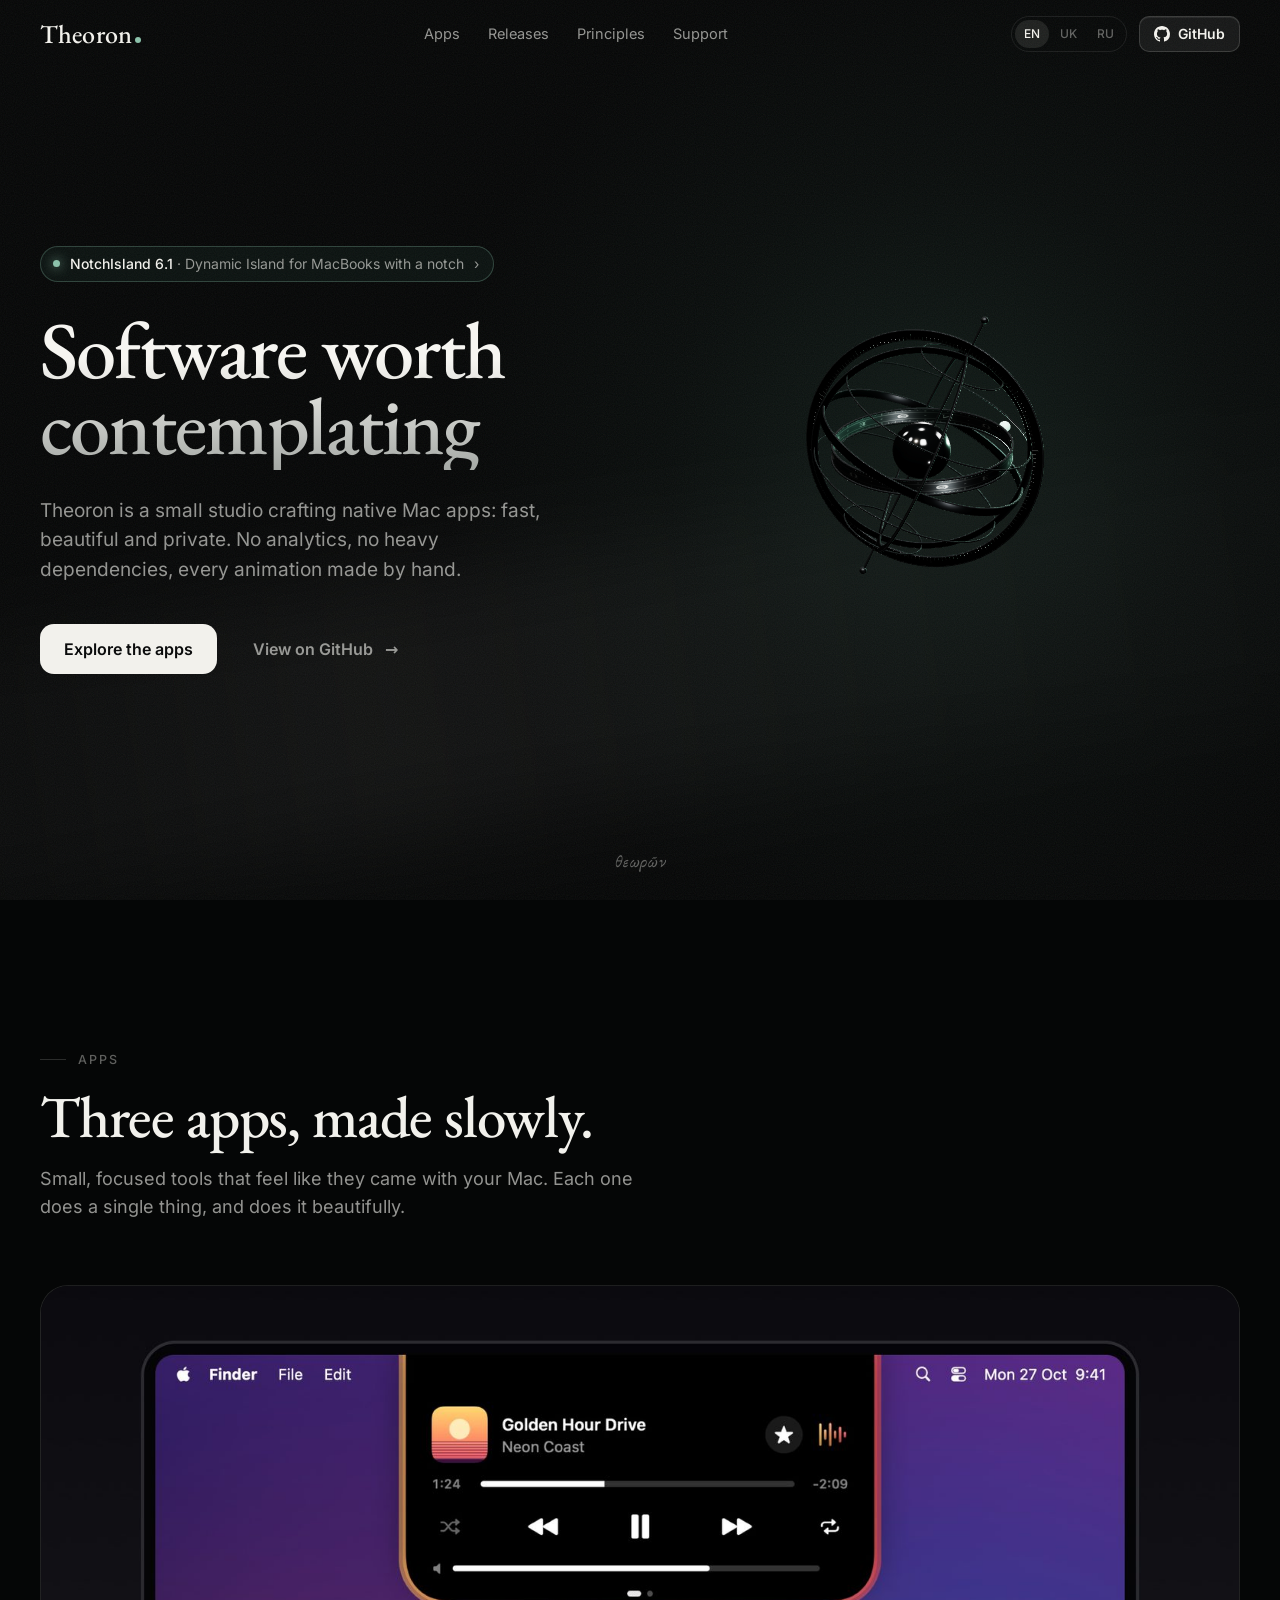
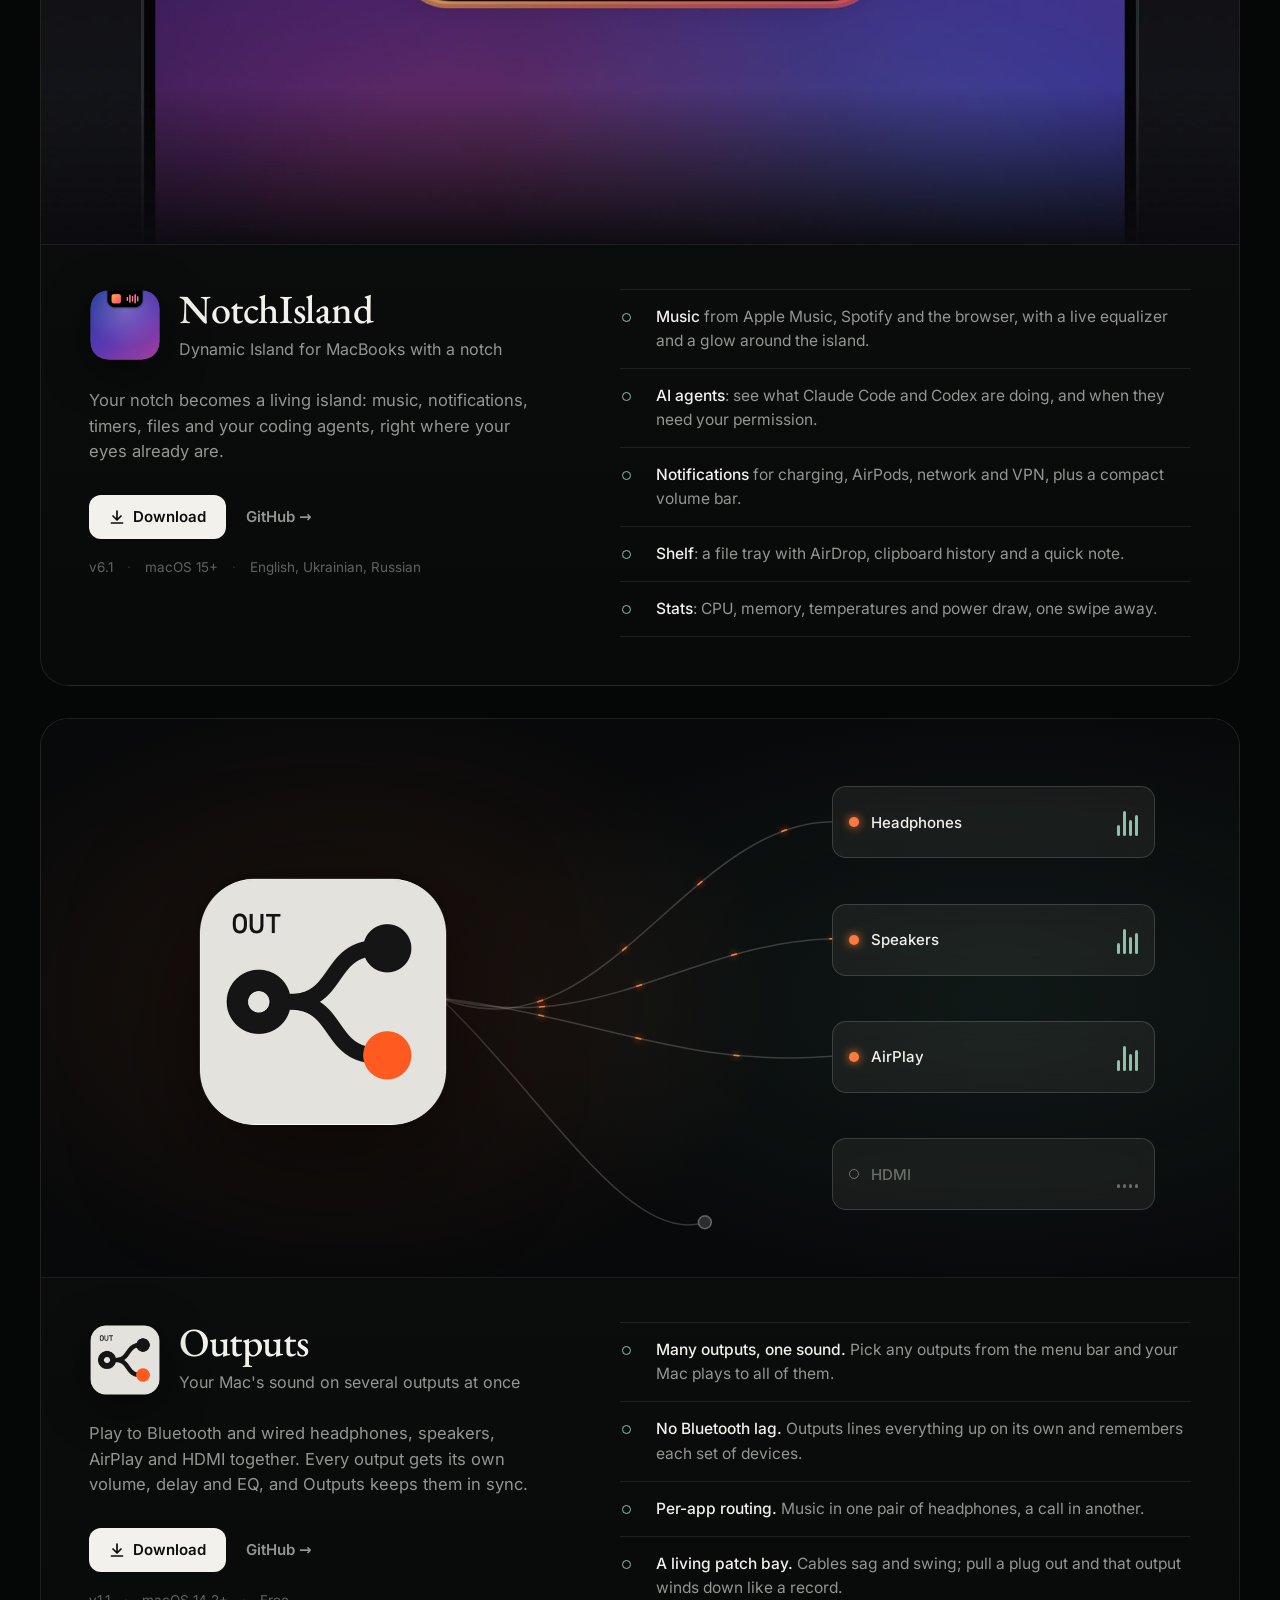
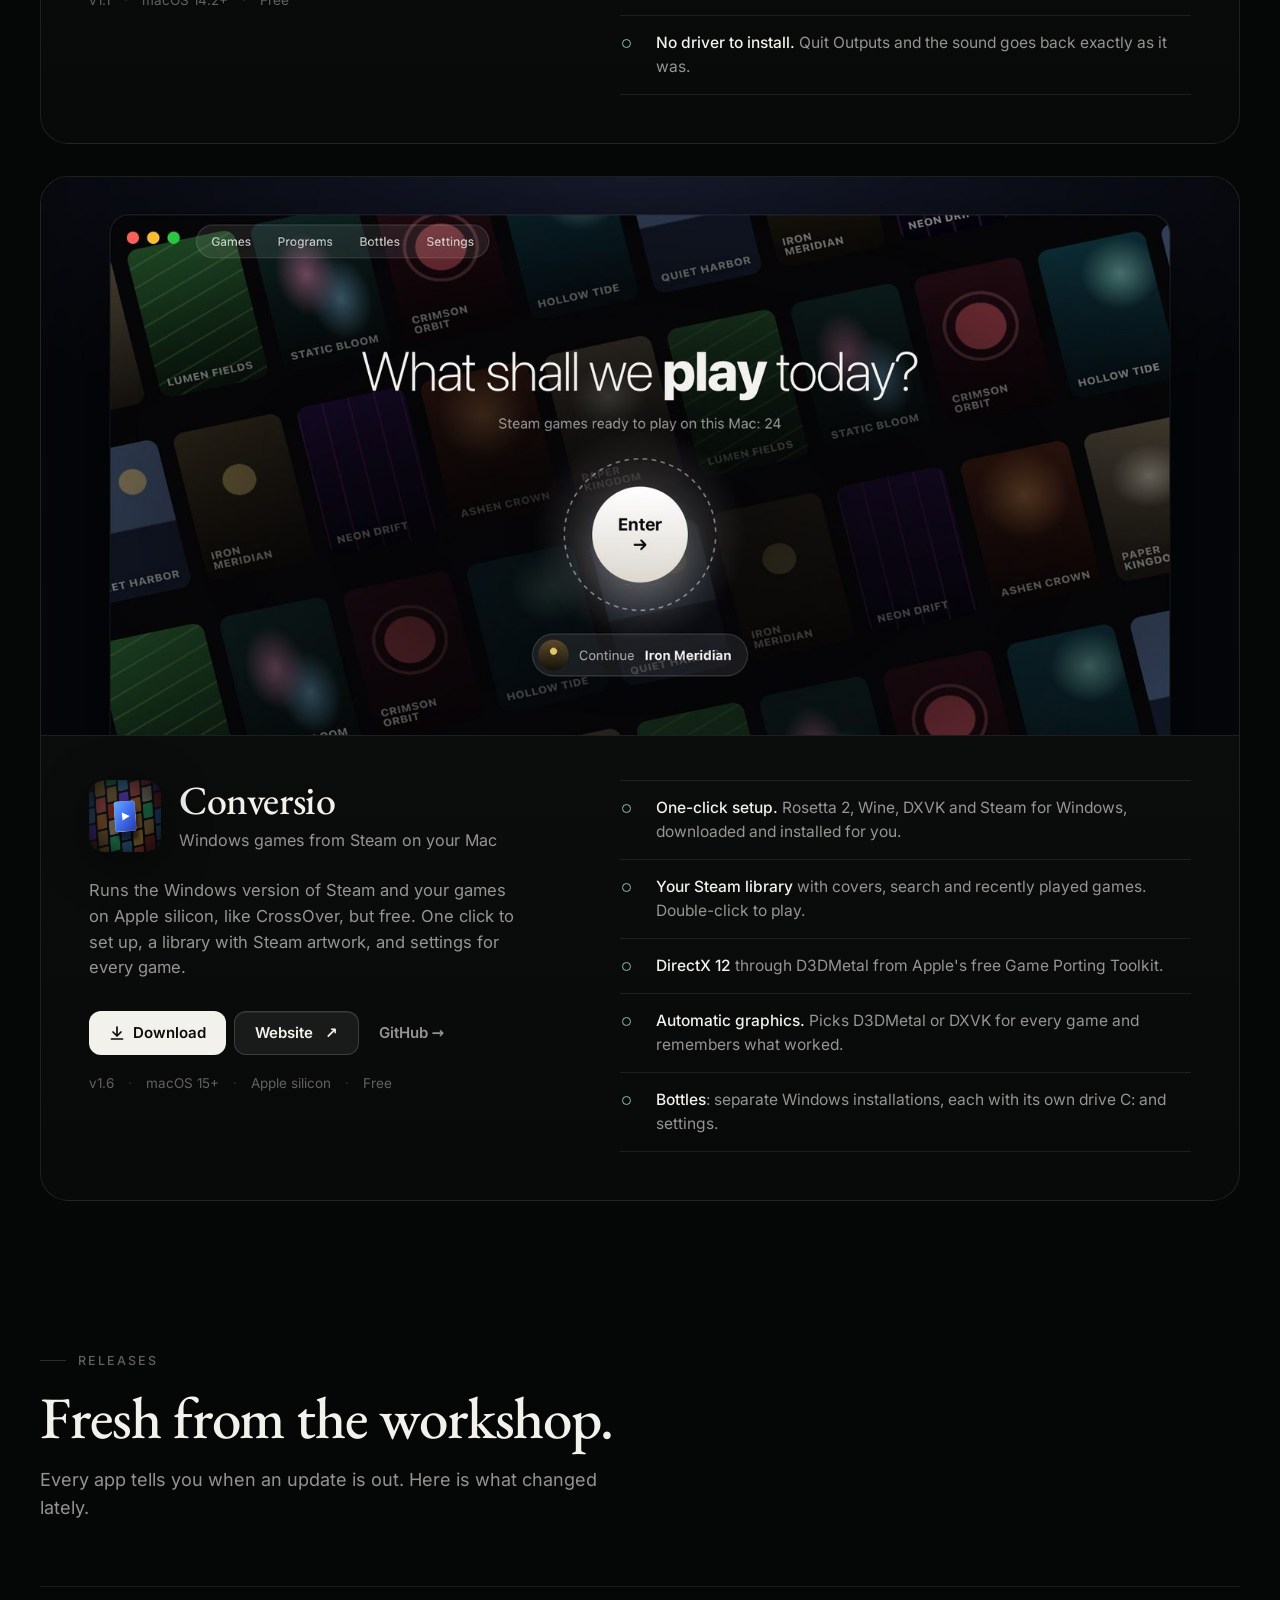
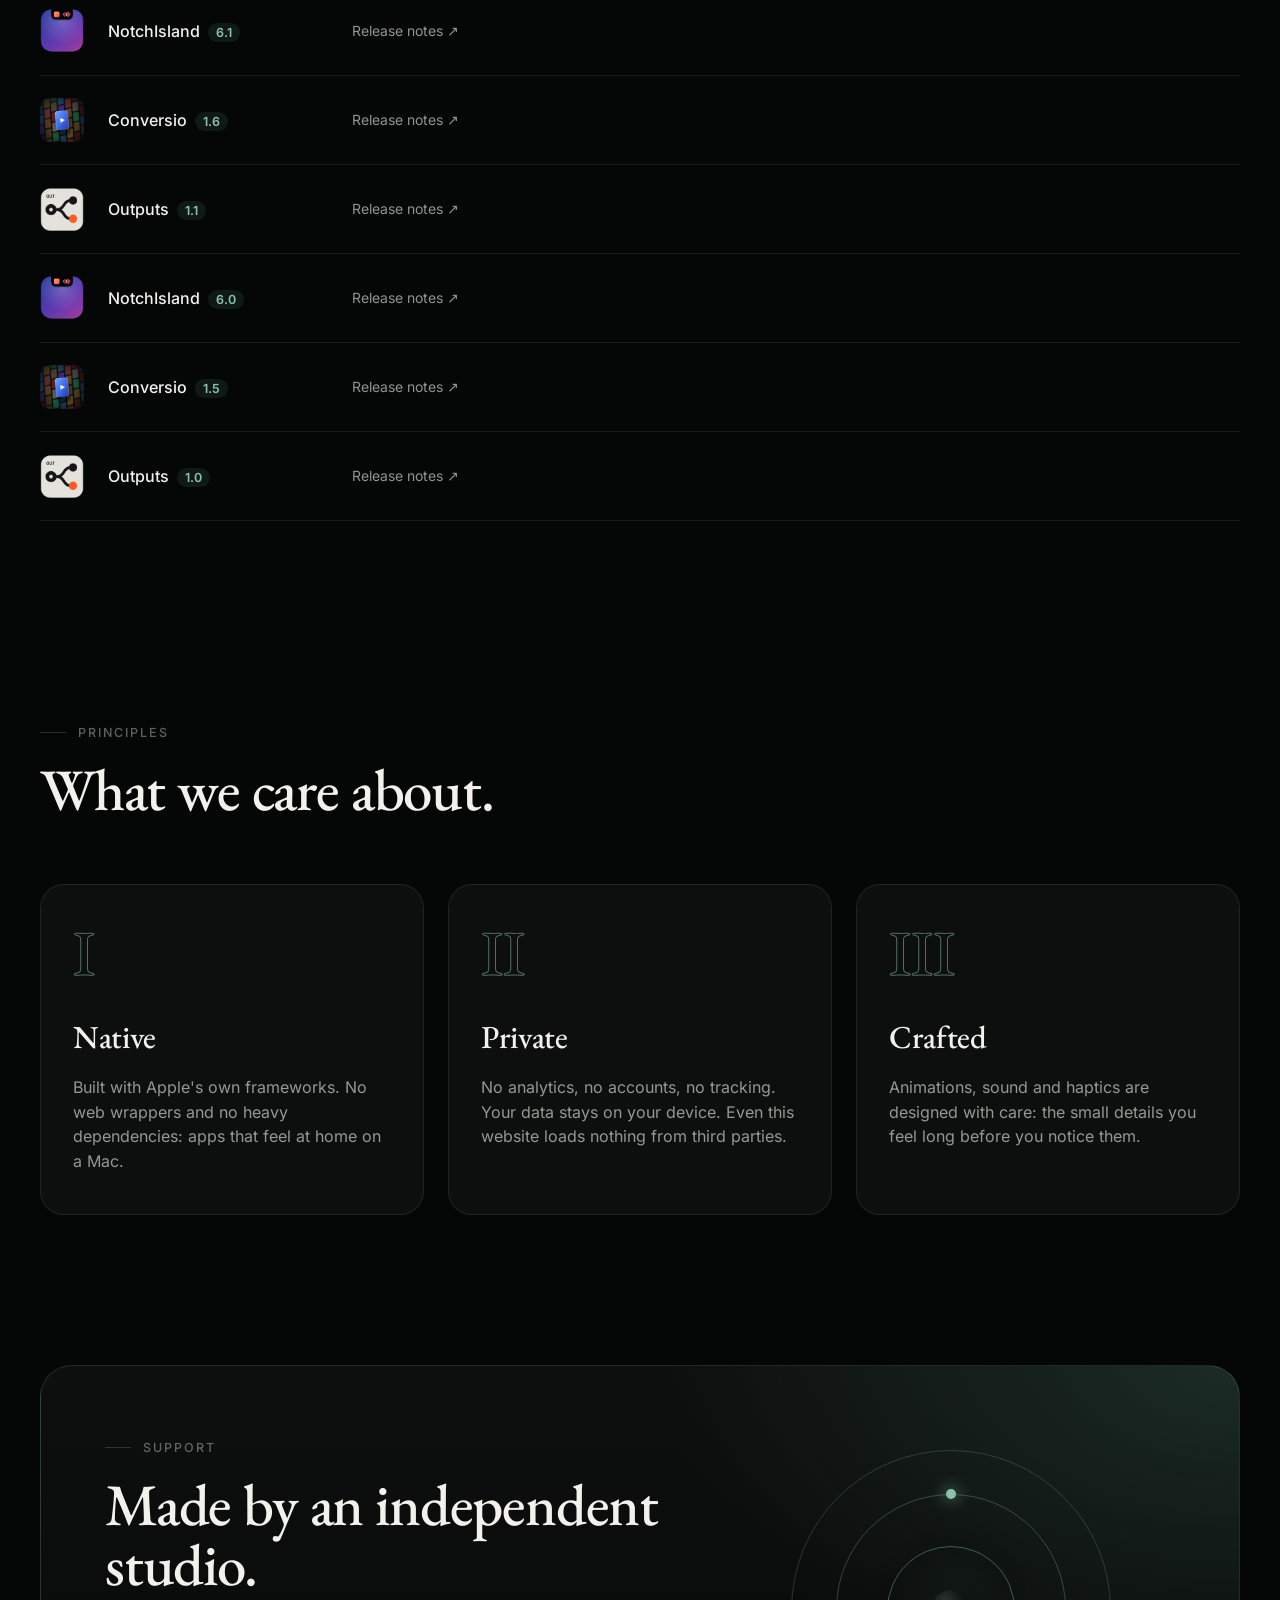
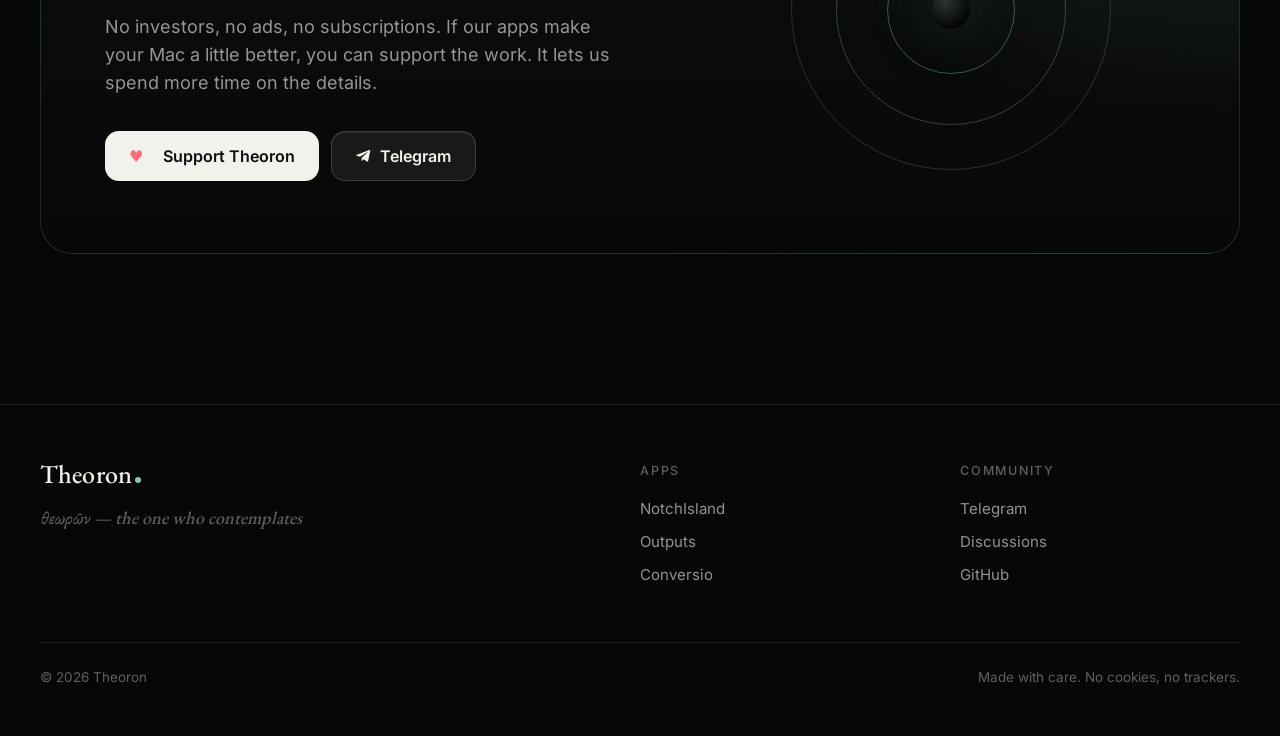
==== index.html @ 7a408ab8 "Add the Theoron website A single static page with a 3D armillary sphere in the hero, the apps (Notch" ====
<!doctype html>
<html lang="en" class="no-js">
<head>
<meta charset="utf-8">
<meta name="viewport" content="width=device-width, initial-scale=1, viewport-fit=cover">
<title>Theoron — native apps for the Mac</title>
<meta name="description" content="Theoron is a small studio crafting native Mac apps: fast, beautiful and private. NotchIsland, Outputs and Conversio.">
<meta name="theme-color" content="#050606">
<link rel="canonical" href="https://theoron-apps.github.io/">
<meta property="og:type" content="website">
<meta property="og:site_name" content="Theoron">
<meta property="og:title" content="Theoron — software worth contemplating">
<meta property="og:description" content="A small studio crafting native Mac apps: fast, beautiful and private.">
<meta property="og:url" content="https://theoron-apps.github.io/">
<meta property="og:image" content="https://theoron-apps.github.io/assets/img/og.jpg">
<meta property="og:image:width" content="1200">
<meta property="og:image:height" content="630">
<meta name="twitter:card" content="summary_large_image">
<link rel="icon" href="favicon.svg" type="image/svg+xml">
<link rel="apple-touch-icon" href="assets/img/apple-touch-icon.png">
<link rel="preload" href="assets/fonts/eb-garamond-latin-500-normal.woff2" as="font" type="font/woff2" crossorigin>
<link rel="preload" href="assets/fonts/inter-latin-400-normal.woff2" as="font" type="font/woff2" crossorigin>
<link rel="stylesheet" href="assets/css/site.css">
<script>document.documentElement.classList.replace('no-js', 'js');</script>
</head>
<body>
<a class="skip" href="#main" data-i18n="nav.skip">Skip to content</a>

<header class="nav" id="nav">
  <div class="wrap nav-in">
    <a class="logo" href="#top" aria-label="Theoron">Theoron<i></i></a>
    <nav class="nav-links" aria-label="Sections">
      <a href="#apps" data-i18n="nav.apps">Apps</a>
      <a href="#releases" data-i18n="nav.releases">Releases</a>
      <a href="#principles" data-i18n="nav.principles">Principles</a>
      <a href="#support" data-i18n="nav.support">Support</a>
    </nav>
    <div class="nav-end">
      <div class="lang" role="group" aria-label="Language">
        <button type="button" data-lang="en" aria-pressed="true">EN</button>
        <button type="button" data-lang="uk" aria-pressed="false">UK</button>
        <button type="button" data-lang="ru" aria-pressed="false">RU</button>
      </div>
      <a class="btn btn-glass btn-sm" href="https://github.com/theoron-apps">
        <svg viewBox="0 0 16 16" aria-hidden="true"><path fill="currentColor" d="M8 0C3.58 0 0 3.58 0 8c0 3.54 2.29 6.53 5.47 7.59.4.07.55-.17.55-.38 0-.19-.01-.82-.01-1.49-2.01.37-2.53-.49-2.69-.94-.09-.23-.48-.94-.82-1.13-.28-.15-.68-.52-.01-.53.63-.01 1.08.58 1.23.82.72 1.21 1.87.87 2.33.66.07-.52.28-.87.51-1.07-1.78-.2-3.64-.89-3.64-3.95 0-.87.31-1.59.82-2.15-.08-.2-.36-1.02.08-2.12 0 0 .67-.21 2.2.82.64-.18 1.32-.27 2-.27.68 0 1.36.09 2 .27 1.53-1.04 2.2-.82 2.2-.82.44 1.1.16 1.92.08 2.12.51.56.82 1.27.82 2.15 0 3.07-1.87 3.75-3.65 3.95.29.25.54.73.54 1.48 0 1.07-.01 1.93-.01 2.2 0 .21.15.46.55.38A8.013 8.013 0 0016 8c0-4.42-3.58-8-8-8z"/></svg>
        GitHub
      </a>
    </div>
  </div>
</header>

<main id="main">

<!-- ============================================================ hero -->
<section class="hero" id="top">
  <div class="hero-stage" aria-hidden="true">
    <canvas id="sphere"></canvas>
    <img class="sphere-fallback" src="assets/img/sphere.webp" alt="" loading="lazy" hidden>
  </div>
  <div class="grain" aria-hidden="true"></div>
  <div class="wrap hero-copy">
    <a class="pill" id="hero-pill" href="#releases">
      <span class="dot" aria-hidden="true"></span>
      <span><strong id="hero-pill-app">Conversio 1.6</strong> · <span id="hero-pill-text" data-i18n="conversio.tag">Windows games from Steam on your Mac</span></span>
      <span aria-hidden="true">›</span>
    </a>
    <h1 data-i18n-html="hero.title">Software worth<br>contemplating</h1>
    <p class="lead" data-i18n="hero.lead">Theoron is a small studio crafting native Mac apps: fast, beautiful and private. No analytics, no heavy dependencies, every animation made by hand.</p>
    <div class="cta">
      <a class="btn btn-solid btn-lg" href="#apps" data-i18n="hero.explore">Explore the apps</a>
      <a class="btn btn-ghost btn-lg" href="https://github.com/theoron-apps"><span data-i18n="hero.github">View on GitHub</span>&nbsp;→</a>
    </div>
  </div>
  <div class="hero-mark" aria-hidden="true">θεωρῶν</div>
</section>

<!-- ============================================================ apps -->
<section class="section" id="apps">
  <div class="wrap">
    <header class="sec-head" data-reveal>
      <p class="eyebrow" data-i18n="apps.eyebrow">Apps</p>
      <h2 data-i18n="apps.title">Three apps, made slowly.</h2>
      <p class="sec-lead" data-i18n="apps.lead">Small, focused tools that feel like they came with your Mac. Each one does a single thing, and does it beautifully.</p>
    </header>

    <!-- NotchIsland -->
    <article class="app" id="notchisland" data-reveal>
      <div class="app-stage">
        <img data-img-lang="assets/img/notchisland-{lang}.jpg" src="assets/img/notchisland-en.jpg" width="1600" height="747" loading="lazy" decoding="async" alt="NotchIsland playing music in the MacBook notch" data-i18n-alt="notch.alt">
      </div>
      <div class="app-body">
        <div>
          <div class="app-id">
            <img src="assets/img/notchisland-icon.png" width="72" height="72" alt="">
            <div><h3>NotchIsland</h3><p class="app-tag" data-i18n="notch.tag">Dynamic Island for MacBooks with a notch</p></div>
          </div>
          <p class="app-desc" data-i18n="notch.desc">Your notch becomes a living island: music, notifications, timers, files and your coding agents, right where your eyes already are.</p>
          <div class="app-cta">
            <a class="btn btn-solid" data-download="NotchIsland" href="https://github.com/theoron-apps/NotchIsland/releases/latest">
              <svg viewBox="0 0 16 16" aria-hidden="true"><path fill="none" stroke="currentColor" stroke-width="1.7" stroke-linecap="round" stroke-linejoin="round" d="M8 2v8.5M4 7l4 4 4-4M2.5 14h11"/></svg>
              <span data-i18n="app.download">Download</span>
            </a>
            <a class="btn btn-ghost" href="https://github.com/theoron-apps/NotchIsland">GitHub&nbsp;→</a>
          </div>
          <p class="app-meta"><span data-version="NotchIsland">v6.1</span><span>macOS 15+</span><span data-i18n="app.languages3">English, Ukrainian, Russian</span></p>
        </div>
        <ul class="features">
          <li><span data-i18n-html="notch.f1"><b>Music</b> from Apple Music, Spotify and the browser, with a live equalizer and a glow around the island.</span></li>
          <li><span data-i18n-html="notch.f2"><b>AI agents</b>: see what Claude Code and Codex are doing, and when they need your permission.</span></li>
          <li><span data-i18n-html="notch.f3"><b>Notifications</b> for charging, AirPods, network and VPN, plus a compact volume bar.</span></li>
          <li><span data-i18n-html="notch.f4"><b>Shelf</b>: a file tray with AirDrop, clipboard history and a quick note.</span></li>
          <li><span data-i18n-html="notch.f5"><b>Stats</b>: CPU, memory, temperatures and power draw, one swipe away.</span></li>
        </ul>
      </div>
    </article>

    <!-- Outputs -->
    <article class="app" id="outputs" data-reveal>
      <div class="app-stage">
        <div class="patch" aria-hidden="true">
          <svg viewBox="0 0 2400 1120" preserveAspectRatio="none">
            <path class="cable" d="M800 560 C1120 690 1290 210 1584 206"/>
            <path class="cable" d="M800 560 C1120 640 1290 450 1584 441"/>
            <path class="cable" d="M800 560 C1120 600 1290 700 1584 677"/>
            <path class="cable" d="M800 560 C1010 760 1180 1060 1330 1010"/>
            <circle cx="1330" cy="1010" r="13" fill="#2a2d2d" stroke="rgba(242,241,236,.35)" stroke-width="3"/>
            <path class="pulse" d="M800 560 C1120 690 1290 210 1584 206"/>
            <path class="pulse" d="M800 560 C1120 640 1290 450 1584 441"/>
            <path class="pulse" d="M800 560 C1120 600 1290 700 1584 677"/>
          </svg>
          <div class="patch-icon"><img src="assets/img/outputs-icon.png" width="512" height="512" alt=""></div>
          <div class="patch-outs">
            <div class="chip"><span class="jack"></span><span data-i18n="outputs.o1">Headphones</span><span class="meter"><i></i><i></i><i></i><i></i></span></div>
            <div class="chip"><span class="jack"></span><span data-i18n="outputs.o2">Speakers</span><span class="meter"><i></i><i></i><i></i><i></i></span></div>
            <div class="chip"><span class="jack"></span><span>AirPlay</span><span class="meter"><i></i><i></i><i></i><i></i></span></div>
            <div class="chip off"><span class="jack"></span><span>HDMI</span><span class="meter"><i></i><i></i><i></i><i></i></span></div>
          </div>
        </div>
      </div>
      <div class="app-body">
        <div>
          <div class="app-id">
            <img src="assets/img/outputs-icon.png" width="72" height="72" alt="">
            <div><h3>Outputs</h3><p class="app-tag" data-i18n="outputs.tag">Your Mac's sound on several outputs at once</p></div>
          </div>
          <p class="app-desc" data-i18n="outputs.desc">Play to Bluetooth and wired headphones, speakers, AirPlay and HDMI together. Every output gets its own volume, delay and EQ, and Outputs keeps them in sync.</p>
          <div class="app-cta">
            <a class="btn btn-solid" data-download="Outputs" href="https://github.com/theoron-apps/Outputs/releases/latest">
              <svg viewBox="0 0 16 16" aria-hidden="true"><path fill="none" stroke="currentColor" stroke-width="1.7" stroke-linecap="round" stroke-linejoin="round" d="M8 2v8.5M4 7l4 4 4-4M2.5 14h11"/></svg>
              <span data-i18n="app.download">Download</span>
            </a>
            <a class="btn btn-ghost" href="https://github.com/theoron-apps/Outputs">GitHub&nbsp;→</a>
          </div>
          <p class="app-meta"><span data-version="Outputs">v1.1</span><span>macOS 14.2+</span><span data-i18n="app.free">Free</span></p>
        </div>
        <ul class="features">
          <li><span data-i18n-html="outputs.f1"><b>Many outputs, one sound.</b> Pick any outputs from the menu bar and your Mac plays to all of them.</span></li>
          <li><span data-i18n-html="outputs.f2"><b>No Bluetooth lag.</b> Outputs lines everything up on its own and remembers each set of devices.</span></li>
          <li><span data-i18n-html="outputs.f3"><b>Per-app routing.</b> Music in one pair of headphones, a call in another.</span></li>
          <li><span data-i18n-html="outputs.f4"><b>A living patch bay.</b> Cables sag and swing; pull a plug out and that output winds down like a record.</span></li>
          <li><span data-i18n-html="outputs.f5"><b>No driver to install.</b> Quit Outputs and the sound goes back exactly as it was.</span></li>
        </ul>
      </div>
    </article>

    <!-- Conversio -->
    <article class="app" id="conversio" data-reveal>
      <div class="app-stage">
        <img data-img-lang="assets/img/conversio-{lang}.jpg" src="assets/img/conversio-en.jpg" width="1600" height="747" loading="lazy" decoding="async" alt="The Conversio game library on a Mac" data-i18n-alt="conversio.alt">
      </div>
      <div class="app-body">
        <div>
          <div class="app-id">
            <img src="assets/img/conversio-icon.png" width="72" height="72" alt="">
            <div><h3>Conversio</h3><p class="app-tag" data-i18n="conversio.tag">Windows games from Steam on your Mac</p></div>
          </div>
          <p class="app-desc" data-i18n="conversio.desc">Runs the Windows version of Steam and your games on Apple silicon, like CrossOver, but free. One click to set up, a library with Steam artwork, and settings for every game.</p>
          <div class="app-cta">
            <a class="btn btn-solid" data-download="Conversio" href="https://github.com/theoron-apps/Conversio/releases/latest">
              <svg viewBox="0 0 16 16" aria-hidden="true"><path fill="none" stroke="currentColor" stroke-width="1.7" stroke-linecap="round" stroke-linejoin="round" d="M8 2v8.5M4 7l4 4 4-4M2.5 14h11"/></svg>
              <span data-i18n="app.download">Download</span>
            </a>
            <a class="btn btn-glass" href="/Conversio/"><span data-i18n="app.website">Website</span>&nbsp;↗</a>
            <a class="btn btn-ghost" href="https://github.com/theoron-apps/Conversio">GitHub&nbsp;→</a>
          </div>
          <p class="app-meta"><span data-version="Conversio">v1.6</span><span>macOS 15+</span><span>Apple silicon</span><span data-i18n="app.free">Free</span></p>
        </div>
        <ul class="features">
          <li><span data-i18n-html="conversio.f1"><b>One-click setup.</b> Rosetta 2, Wine, DXVK and Steam for Windows, downloaded and installed for you.</span></li>
          <li><span data-i18n-html="conversio.f2"><b>Your Steam library</b> with covers, search and recently played games. Double-click to play.</span></li>
          <li><span data-i18n-html="conversio.f3"><b>DirectX 12</b> through D3DMetal from Apple's free Game Porting Toolkit.</span></li>
          <li><span data-i18n-html="conversio.f4"><b>Automatic graphics.</b> Picks D3DMetal or DXVK for every game and remembers what worked.</span></li>
          <li><span data-i18n-html="conversio.f5"><b>Bottles</b>: separate Windows installations, each with its own drive C: and settings.</span></li>
        </ul>
      </div>
    </article>
  </div>
</section>

<!-- ============================================================ releases -->
<section class="section" id="releases">
  <div class="wrap">
    <header class="sec-head" data-reveal>
      <p class="eyebrow" data-i18n="rel.eyebrow">Releases</p>
      <h2 data-i18n="rel.title">Fresh from the workshop.</h2>
      <p class="sec-lead" data-i18n="rel.lead">Every app updates itself, but here is what changed lately.</p>
    </header>
    <ol class="releases-list" id="release-list" data-reveal></ol>
    <a class="rel-all" href="https://github.com/theoron-apps" data-reveal><span data-i18n="rel.all">All releases on GitHub</span>&nbsp;→</a>
  </div>
</section>

<!-- ============================================================ principles -->
<section class="section" id="principles">
  <div class="wrap">
    <header class="sec-head" data-reveal>
      <p class="eyebrow" data-i18n="pr.eyebrow">Principles</p>
      <h2 data-i18n="pr.title">What we care about.</h2>
    </header>
    <div class="principles-grid">
      <article class="principle" data-reveal>
        <div class="num" aria-hidden="true">I</div>
        <h3 data-i18n="pr.1.t">Native</h3>
        <p data-i18n="pr.1.d">Built with Apple's own frameworks. No web wrappers and no heavy dependencies: apps that feel at home on a Mac and start in an instant.</p>
      </article>
      <article class="principle" data-reveal>
        <div class="num" aria-hidden="true">II</div>
        <h3 data-i18n="pr.2.t">Private</h3>
        <p data-i18n="pr.2.d">No analytics, no accounts, no tracking. Your data stays on your device. Even this website loads nothing from third parties.</p>
      </article>
      <article class="principle" data-reveal>
        <div class="num" aria-hidden="true">III</div>
        <h3 data-i18n="pr.3.t">Crafted</h3>
        <p data-i18n="pr.3.d">Animations, sound and haptics are designed with care: the small details you feel long before you notice them.</p>
      </article>
    </div>
  </div>
</section>

<!-- ============================================================ support -->
<section class="section" id="support">
  <div class="wrap">
    <div class="support-card" data-reveal>
      <div>
        <p class="eyebrow" data-i18n="sup.eyebrow">Support</p>
        <h2 data-i18n="sup.title">Made by an independent studio.</h2>
        <p class="sup-text" data-i18n="sup.text">No investors, no ads, no subscriptions. If our apps make your Mac a little better, you can support the work. It lets us spend more time on the details.</p>
        <div class="cta">
          <a class="btn btn-solid btn-lg" href="https://send.monobank.ua/jar/2jGp4yDQPd"><span class="heart" aria-hidden="true">♥</span>&nbsp;<span data-i18n="sup.button">Support Theoron</span></a>
          <a class="btn btn-glass btn-lg" href="https://t.me/TheoronApps">
            <svg viewBox="0 0 24 24" aria-hidden="true"><path fill="currentColor" d="M21.4 4.3 18.2 19.5c-.24 1.06-.87 1.32-1.76.82l-4.86-3.58-2.34 2.25c-.26.26-.48.48-.98.48l.35-4.95 9-8.13c.39-.35-.09-.54-.6-.2L5.88 13.2 1.1 11.7c-1.04-.33-1.06-1.04.22-1.54L20.03 2.95c.87-.32 1.63.2 1.37 1.35Z"/></svg>
            Telegram
          </a>
        </div>
      </div>
      <div class="support-orbit" aria-hidden="true"><i></i><i></i><i></i><b></b><em></em></div>
    </div>
  </div>
</section>

</main>

<!-- ============================================================ footer -->
<footer>
  <div class="wrap">
    <div class="foot">
      <div>
        <a class="logo" href="#top">Theoron<i></i></a>
        <p class="motto" data-i18n="foot.motto">θεωρῶν — the one who contemplates</p>
      </div>
      <div>
        <h4 data-i18n="nav.apps">Apps</h4>
        <ul>
          <li><a href="#notchisland">NotchIsland</a></li>
          <li><a href="#outputs">Outputs</a></li>
          <li><a href="/Conversio/">Conversio</a></li>
        </ul>
      </div>
      <div>
        <h4 data-i18n="foot.community">Community</h4>
        <ul>
          <li><a href="https://t.me/TheoronApps">Telegram</a></li>
          <li><a href="https://github.com/theoron-apps/discussions" data-i18n="foot.discussions">Discussions</a></li>
          <li><a href="https://github.com/theoron-apps">GitHub</a></li>
        </ul>
      </div>
    </div>
    <div class="foot-bottom">
      <span>© 2026 Theoron</span>
      <span data-i18n="foot.note">Made with care. No cookies, no trackers.</span>
    </div>
  </div>
</footer>

<script type="importmap">{ "imports": { "three": "./assets/vendor/three.module.min.js" } }</script>
<script type="module" src="assets/js/main.js"></script>
</body>
</html>
---- assets/css/site.css ----
/* Theoron — site styles. Fonts are self-hosted: the site makes no third-party requests. */

@font-face { font-family: "EB Garamond"; font-weight: 500; font-display: swap; src: url(../fonts/eb-garamond-latin-500-normal.woff2) format("woff2"); unicode-range: U+0000-00FF, U+0131, U+0152-0153, U+02BB-02BC, U+02C6, U+02DA, U+02DC, U+2000-206F, U+20AC, U+2122, U+2191, U+2193, U+2212, U+2215, U+FEFF, U+FFFD; }
@font-face { font-family: "EB Garamond"; font-weight: 500; font-display: swap; src: url(../fonts/eb-garamond-cyrillic-500-normal.woff2) format("woff2"); unicode-range: U+0301, U+0400-045F, U+0490-0491, U+04B0-04B1, U+2116; }
@font-face { font-family: "EB Garamond"; font-weight: 500; font-display: swap; src: url(../fonts/eb-garamond-greek-500-normal.woff2) format("woff2"); unicode-range: U+0370-0377, U+037A-037F, U+0384-038A, U+038C, U+038E-03A1, U+03A3-03FF; }
@font-face { font-family: "EB Garamond"; font-weight: 500; font-display: swap; src: url(../fonts/eb-garamond-greek-ext-500-normal.woff2) format("woff2"); unicode-range: U+1F00-1FFF; }
@font-face { font-family: Inter; font-weight: 400; font-display: swap; src: url(../fonts/inter-latin-400-normal.woff2) format("woff2"); unicode-range: U+0000-00FF, U+2000-206F, U+2122, U+2190-2193; }
@font-face { font-family: Inter; font-weight: 400; font-display: swap; src: url(../fonts/inter-cyrillic-400-normal.woff2) format("woff2"); unicode-range: U+0301, U+0400-045F, U+0490-0491, U+04B0-04B1, U+2116; }
@font-face { font-family: Inter; font-weight: 500; font-display: swap; src: url(../fonts/inter-latin-500-normal.woff2) format("woff2"); unicode-range: U+0000-00FF, U+2000-206F, U+2122, U+2190-2193; }
@font-face { font-family: Inter; font-weight: 500; font-display: swap; src: url(../fonts/inter-cyrillic-500-normal.woff2) format("woff2"); unicode-range: U+0301, U+0400-045F, U+0490-0491, U+04B0-04B1, U+2116; }
@font-face { font-family: Inter; font-weight: 600; font-display: swap; src: url(../fonts/inter-latin-600-normal.woff2) format("woff2"); unicode-range: U+0000-00FF, U+2000-206F, U+2122, U+2190-2193; }
@font-face { font-family: Inter; font-weight: 600; font-display: swap; src: url(../fonts/inter-cyrillic-600-normal.woff2) format("woff2"); unicode-range: U+0301, U+0400-045F, U+0490-0491, U+04B0-04B1, U+2116; }

:root {
  --bg: #050606;
  --bg-2: #0b0d0d;
  --card: rgba(242, 241, 236, .035);
  --ink: #f2f1ec;
  --muted: rgba(242, 241, 236, .6);
  --faint: rgba(242, 241, 236, .38);
  --line: rgba(242, 241, 236, .09);
  --line-2: rgba(242, 241, 236, .16);
  --green: #8cc2ab;
  --green-deep: #3f7561;
  --serif: "EB Garamond", "Iowan Old Style", Georgia, serif;
  --sans: Inter, -apple-system, BlinkMacSystemFont, "Segoe UI", system-ui, sans-serif;
  --wrap: 1200px;
  --gutter: max(24px, env(safe-area-inset-left));
  --ease: cubic-bezier(.2, .7, .1, 1);
  color-scheme: dark;
}

* { box-sizing: border-box; margin: 0; padding: 0; }
html { background: var(--bg); scroll-behavior: smooth; scroll-padding-top: 80px; -webkit-text-size-adjust: 100%; }
body { background: var(--bg); color: var(--ink); font: 400 16px/1.55 var(--sans); -webkit-font-smoothing: antialiased; -moz-osx-font-smoothing: grayscale; overflow-x: hidden; }
a { color: inherit; text-decoration: none; }
img { display: block; max-width: 100%; }
[hidden] { display: none !important; }
button { font: inherit; color: inherit; background: none; border: 0; cursor: pointer; }
:focus-visible { outline: 2px solid var(--green); outline-offset: 3px; border-radius: 6px; }
::selection { background: rgba(140, 194, 171, .35); }

.wrap { width: 100%; max-width: calc(var(--wrap) + 2 * var(--gutter)); margin: 0 auto; padding: 0 var(--gutter); }
.skip { position: absolute; left: -9999px; top: 8px; z-index: 100; padding: 8px 14px; border-radius: 10px; background: var(--ink); color: #000; }
.skip:focus { left: 8px; }

/* ---------------------------------------------------------------- buttons */
.btn { display: inline-flex; align-items: center; justify-content: center; gap: 8px; height: 44px; padding: 0 20px; border-radius: 12px;
  font-size: 15px; font-weight: 600; white-space: nowrap; transition: background .25s, border-color .25s, color .25s, transform .2s var(--ease); }
.btn:active { transform: scale(.98); }
.btn svg { width: 16px; height: 16px; flex: none; }
.btn-solid { background: var(--ink); color: #0b0c0c; }
.btn-solid:hover { background: #fff; }
.btn-glass { background: rgba(242, 241, 236, .07); border: 1px solid var(--line-2); box-shadow: inset 0 1px 0 rgba(255, 255, 255, .07); }
.btn-glass:hover { background: rgba(242, 241, 236, .12); }
.btn-ghost { color: var(--muted); padding: 0 12px; }
.btn-ghost:hover { color: var(--ink); }
.btn-lg { height: 50px; padding: 0 24px; font-size: 16px; border-radius: 14px; }
.btn-sm { height: 36px; padding: 0 14px; font-size: 14px; border-radius: 10px; }

/* ---------------------------------------------------------------- nav */
.nav { position: fixed; inset: 0 0 auto; z-index: 50; transition: background .3s, border-color .3s, backdrop-filter .3s; border-bottom: 1px solid transparent; }
.nav.scrolled { background: rgba(5, 6, 6, .72); backdrop-filter: saturate(140%) blur(18px); -webkit-backdrop-filter: saturate(140%) blur(18px); border-color: var(--line); }
.nav-in { display: flex; align-items: center; gap: 32px; height: 68px; }
.logo { font-family: var(--serif); font-weight: 500; font-size: 26px; line-height: 1; letter-spacing: .005em; display: inline-flex; align-items: baseline; }
.logo i { width: 6px; height: 6px; border-radius: 50%; background: var(--green); margin-left: 3px; }
.nav-links { display: flex; gap: 28px; margin: 0 auto; font-size: 14.5px; color: var(--muted); }
.nav-links a { transition: color .2s; }
.nav-links a:hover { color: var(--ink); }
.nav-end { display: flex; align-items: center; gap: 12px; }
.lang { display: flex; gap: 2px; padding: 3px; border: 1px solid var(--line); border-radius: 999px; font-size: 12px; font-weight: 500; }
.lang button { padding: 5px 9px; border-radius: 999px; color: var(--faint); transition: color .2s, background .2s; }
.lang button:hover { color: var(--ink); }
.lang button[aria-pressed="true"] { background: rgba(242, 241, 236, .1); color: var(--ink); }

/* ---------------------------------------------------------------- hero */
.hero { position: relative; min-height: max(760px, 100svh); display: flex; align-items: center; overflow: hidden; isolation: isolate; }
.hero::before { content: ""; position: absolute; z-index: -3; left: -20%; right: -20%; top: 60%; height: 260px; transform: rotate(-9deg); filter: blur(44px);
  background: linear-gradient(90deg, transparent, rgba(242, 241, 236, .05) 35%, rgba(242, 241, 236, .018) 70%, transparent); }
.hero::after { content: ""; position: absolute; z-index: -3; width: 1000px; height: 1000px; right: -160px; top: 50%; transform: translateY(-50%);
  background: radial-gradient(closest-side, rgba(63, 117, 97, .17), rgba(63, 117, 97, .05) 55%, transparent); }
.hero-stage { position: absolute; inset: 0; z-index: -1; }
#sphere { width: 100%; height: 100%; display: block; opacity: 0; transition: opacity 1.4s var(--ease); }
#sphere.ready { opacity: 1; }
.sphere-fallback { position: absolute; width: min(46vw, 620px); right: max(2vw, calc((100vw - 1200px) / 2 - 20px)); top: 50%; transform: translateY(-50%); }
.grain { position: absolute; inset: 0; z-index: 1; pointer-events: none; opacity: .07; mix-blend-mode: overlay;
  background-image: url("data:image/svg+xml,%3Csvg xmlns='http://www.w3.org/2000/svg' width='160' height='160'%3E%3Cfilter id='n'%3E%3CfeTurbulence type='fractalNoise' baseFrequency='.9' numOctaves='2' stitchTiles='stitch'/%3E%3C/filter%3E%3Crect width='100%25' height='100%25' filter='url(%23n)'/%3E%3C/svg%3E"); }
.hero-copy { position: relative; z-index: 2; padding-top: 110px; padding-bottom: 90px; }
.hero-copy > * { max-width: 600px; }
.pill { display: inline-flex; align-items: center; gap: 10px; min-height: 34px; padding: 6px 14px 6px 12px; border-radius: 999px; font-size: 14px; color: var(--muted);
  border: 1px solid rgba(140, 194, 171, .28); background: rgba(63, 117, 97, .1); transition: border-color .25s, background .25s; }
.pill:hover { border-color: rgba(140, 194, 171, .55); background: rgba(63, 117, 97, .16); }
.pill .dot { width: 7px; height: 7px; flex: none; border-radius: 50%; background: var(--green); box-shadow: 0 0 12px var(--green); animation: breathe 3s ease-in-out infinite; }
.pill strong { font-weight: 500; color: var(--ink); }
@keyframes breathe { 50% { opacity: .45; } }
h1 { margin: 30px 0 26px; font-family: var(--serif); font-weight: 500; font-size: clamp(52px, 6.3vw, 96px); line-height: .95; letter-spacing: -.025em;
  background: linear-gradient(180deg, #f6f5f1 30%, #a5a9a5); -webkit-background-clip: text; background-clip: text; color: transparent; padding-bottom: .06em; }
.lead { font-size: 19px; line-height: 1.55; color: var(--muted); max-width: 520px; }
.cta { display: flex; flex-wrap: wrap; gap: 12px; margin-top: 40px; align-items: center; }
.hero-mark { position: absolute; z-index: 2; bottom: 26px; left: 50%; transform: translateX(-50%); font-family: var(--serif); font-style: italic; font-size: 17px; letter-spacing: .04em; color: var(--faint); }

/* ---------------------------------------------------------------- sections */
section { position: relative; }
.section { padding: 150px 0 0; }
.sec-head { max-width: 720px; margin-bottom: 64px; }
.eyebrow { display: flex; align-items: center; gap: 12px; font-size: 12.5px; font-weight: 500; letter-spacing: .16em; text-transform: uppercase; color: var(--faint); margin-bottom: 18px; }
.eyebrow::before { content: ""; width: 26px; height: 1px; background: var(--line-2); }
h2 { font-family: var(--serif); font-weight: 500; font-size: clamp(40px, 4.6vw, 64px); line-height: 1.02; letter-spacing: -.02em; }
.sec-lead { margin-top: 18px; font-size: 18px; color: var(--muted); max-width: 600px; }

/* ---------------------------------------------------------------- apps */
.app { position: relative; border-radius: 28px; overflow: hidden; background: linear-gradient(180deg, rgba(242, 241, 236, .045), rgba(242, 241, 236, .015));
  border: 1px solid var(--line); box-shadow: inset 0 1px 0 rgba(255, 255, 255, .05); }
.app + .app { margin-top: 32px; }
.app-stage { position: relative; aspect-ratio: 2400 / 1120; overflow: hidden; background: #08090a; border-bottom: 1px solid var(--line); }
.app-stage img { width: 100%; height: 100%; object-fit: cover; transform: scale(1.02); transition: transform 1.2s var(--ease); }
.app:hover .app-stage img { transform: scale(1.035); }
.app-body { display: grid; grid-template-columns: minmax(0, 5fr) minmax(0, 6fr); gap: 56px; padding: 44px 48px 48px; }
.app-id { display: flex; align-items: center; gap: 18px; }
.app-id img { width: 72px; height: 72px; filter: drop-shadow(0 10px 24px rgba(0, 0, 0, .45)); }
.app h3 { font-family: var(--serif); font-weight: 500; font-size: 40px; line-height: 1; letter-spacing: -.01em; }
.app-tag { margin-top: 8px; color: var(--muted); font-size: 16px; }
.app-desc { margin-top: 26px; color: var(--muted); font-size: 16.5px; max-width: 440px; }
.app-cta { display: flex; flex-wrap: wrap; gap: 8px; margin-top: 30px; }
.app-meta { margin-top: 18px; font-size: 13.5px; color: var(--faint); display: flex; flex-wrap: wrap; gap: 6px 14px; }
.app-meta span + span::before { content: "·"; margin-right: 14px; color: var(--line-2); }
.features { list-style: none; display: grid; gap: 0; align-content: start; }
.features li { display: grid; grid-template-columns: 26px 1fr; gap: 10px; padding: 15px 0; border-top: 1px solid var(--line); color: var(--muted); font-size: 15.5px; }
.features li:last-child { border-bottom: 1px solid var(--line); }
.features li::before { content: ""; width: 7px; height: 7px; margin: 8px 0 0 2px; border-radius: 50%; border: 1.5px solid var(--green); }
.features b { color: var(--ink); font-weight: 500; }

/* Outputs stage: an illustrated patch bay */
.patch { position: absolute; inset: 0; background: radial-gradient(60% 90% at 26% 50%, rgba(255, 122, 60, .10), transparent 60%), radial-gradient(70% 80% at 80% 50%, rgba(63, 117, 97, .14), transparent 65%), #08090a; }
.patch svg { position: absolute; inset: 0; width: 100%; height: 100%; }
.patch .cable { fill: none; stroke: rgba(242, 241, 236, .2); stroke-width: 3; stroke-linecap: round; }
.patch .pulse { fill: none; stroke: #ff7a3c; stroke-width: 3; stroke-linecap: round; stroke-dasharray: 10 190; animation: flow 2.6s linear infinite; filter: drop-shadow(0 0 6px #ff7a3c); }
.patch .pulse:nth-of-type(2n) { animation-duration: 3.1s; }
.patch .pulse.off { display: none; }
@keyframes flow { to { stroke-dashoffset: -200; } }
.patch-icon { position: absolute; left: 13%; top: 50%; width: 21%; transform: translateY(-50%); filter: drop-shadow(0 30px 60px rgba(0, 0, 0, .6)); }
.patch-icon img { width: 100%; }
.patch-outs { position: absolute; right: 7%; top: 12%; bottom: 12%; width: 27%; display: flex; flex-direction: column; justify-content: space-between; }
.chip { display: flex; align-items: center; gap: 12px; padding: 0 16px; height: 17%; border-radius: 14px; background: rgba(242, 241, 236, .06); border: 1px solid var(--line-2);
  backdrop-filter: blur(10px); font-size: clamp(11px, 1.25vw, 15px); font-weight: 500; }
.chip .jack { width: 10px; height: 10px; flex: none; border-radius: 50%; background: #ff7a3c; box-shadow: 0 0 10px #ff7a3c; }
.chip.off { color: var(--faint); }
.chip.off .jack { background: transparent; border: 1.5px solid var(--faint); box-shadow: none; }
.chip .meter { margin-left: auto; display: flex; gap: 3px; align-items: end; height: 40%; }
.chip .meter i { width: 3px; border-radius: 2px; background: var(--green); animation: level 1.2s ease-in-out infinite alternate; }
.chip .meter i:nth-child(1) { height: 40%; animation-delay: -.2s; } .chip .meter i:nth-child(2) { height: 90%; animation-delay: -.7s; }
.chip .meter i:nth-child(3) { height: 60%; animation-delay: -.4s; } .chip .meter i:nth-child(4) { height: 75%; animation-delay: -.9s; }
.chip.off .meter i { animation: none; height: 15%; background: var(--faint); }
@keyframes level { from { transform: scaleY(.35); } to { transform: scaleY(1); } }
.chip .meter i { transform-origin: bottom; }

/* ---------------------------------------------------------------- releases */
.releases-list { list-style: none; border-top: 1px solid var(--line); }
.rel { display: grid; grid-template-columns: 44px minmax(0, 220px) minmax(0, 1fr) auto; gap: 24px; align-items: center; padding: 22px 0; border-bottom: 1px solid var(--line); transition: background .25s; }
.rel img { width: 44px; height: 44px; }
.rel-app { font-weight: 500; }
.rel-app .ver { margin-left: 8px; padding: 2px 8px; border-radius: 999px; font-size: 12.5px; font-weight: 600; color: var(--green); background: rgba(63, 117, 97, .18); }
.rel time { display: block; font-size: 13.5px; color: var(--faint); margin-top: 2px; }
.rel-sum:empty { display: none; }
.rel-sum { color: var(--muted); font-size: 15px; display: -webkit-box; -webkit-line-clamp: 2; -webkit-box-orient: vertical; overflow: hidden; }
.rel-link { font-size: 14px; color: var(--muted); white-space: nowrap; transition: color .2s; }
.rel:hover .rel-link { color: var(--ink); }
.rel-all { display: inline-flex; margin-top: 28px; color: var(--muted); font-size: 15px; }
.rel-all:hover { color: var(--ink); }

/* ---------------------------------------------------------------- principles */
.principles-grid { display: grid; grid-template-columns: repeat(3, minmax(0, 1fr)); gap: 24px; }
.principle { padding: 36px 32px 40px; border-radius: 24px; border: 1px solid var(--line); background: var(--card); }
.principle .num { font-family: var(--serif); font-size: 64px; line-height: 1; color: transparent; -webkit-text-stroke: 1px rgba(140, 194, 171, .55); }
.principle h3 { margin-top: 28px; font-family: var(--serif); font-weight: 500; font-size: 32px; letter-spacing: -.01em; }
.principle p { margin-top: 12px; color: var(--muted); font-size: 16px; }

/* ---------------------------------------------------------------- support */
.support-card { position: relative; overflow: hidden; display: grid; grid-template-columns: minmax(0, 1.3fr) minmax(0, 1fr); gap: 40px; align-items: center;
  padding: 72px 64px; border-radius: 32px; border: 1px solid rgba(140, 194, 171, .18);
  background: radial-gradient(80% 120% at 100% 0%, rgba(63, 117, 97, .28), transparent 60%), linear-gradient(180deg, rgba(242, 241, 236, .04), rgba(242, 241, 236, .01)); }
.support-card .sup-text { margin-top: 18px; color: var(--muted); font-size: 18px; max-width: 520px; }
.support-card .cta { margin-top: 34px; }
.support-orbit { position: relative; justify-self: center; width: min(320px, 100%); aspect-ratio: 1; }
.support-orbit i { position: absolute; inset: 0; border-radius: 50%; border: 1px solid rgba(140, 194, 171, .22); }
.support-orbit i:nth-child(2) { inset: 14%; border-color: rgba(140, 194, 171, .3); }
.support-orbit i:nth-child(3) { inset: 30%; border-color: rgba(140, 194, 171, .4); }
.support-orbit b { position: absolute; inset: 44%; border-radius: 50%; background: radial-gradient(circle at 35% 30%, #2b3431, #050606 70%); box-shadow: 0 0 60px rgba(63, 117, 97, .35); }
.support-orbit em { position: absolute; inset: 0; animation: spin 24s linear infinite; }
.support-orbit em::after { content: ""; position: absolute; top: calc(14% - 5px); left: 50%; width: 10px; height: 10px; margin-left: -5px; border-radius: 50%; background: var(--green); box-shadow: 0 0 16px var(--green); }
@keyframes spin { to { transform: rotate(360deg); } }
.heart { color: #ff6b7a; }

/* ---------------------------------------------------------------- footer */
footer { margin-top: 150px; border-top: 1px solid var(--line); padding: 56px 0 48px; }
.foot { display: grid; grid-template-columns: minmax(0, 2fr) repeat(2, minmax(0, 1fr)); gap: 40px; }
.foot .motto { margin-top: 14px; font-family: var(--serif); font-style: italic; font-size: 18px; color: var(--faint); }
.foot h4 { font-size: 12.5px; font-weight: 500; letter-spacing: .14em; text-transform: uppercase; color: var(--faint); margin-bottom: 16px; }
.foot ul { list-style: none; display: grid; gap: 10px; font-size: 15px; color: var(--muted); }
.foot a:hover { color: var(--ink); }
.foot-bottom { display: flex; flex-wrap: wrap; justify-content: space-between; gap: 16px; margin-top: 56px; padding-top: 24px; border-top: 1px solid var(--line); font-size: 13.5px; color: var(--faint); }

/* ---------------------------------------------------------------- reveal on scroll */
[data-reveal] { opacity: 0; transform: translateY(24px); transition: opacity 1s var(--ease), transform 1s var(--ease); }
[data-reveal].in { opacity: 1; transform: none; }
.no-js [data-reveal] { opacity: 1; transform: none; }

@media (prefers-reduced-motion: reduce) {
  html { scroll-behavior: auto; }
  [data-reveal] { opacity: 1; transform: none; transition: none; }
  .pill .dot, .patch .pulse, .chip .meter i, .support-orbit em { animation: none; }
  #sphere { transition: none; }
}

/* ---------------------------------------------------------------- responsive */
@media (max-width: 1020px) {
  .nav-links { display: none; }
  .nav-end { margin-left: auto; }
  .app-body { grid-template-columns: 1fr; gap: 36px; padding: 36px 32px 40px; }
  .principles-grid { grid-template-columns: 1fr; }
  .support-card { grid-template-columns: 1fr; padding: 56px 40px; }
  .support-orbit { display: none; }
  .rel { grid-template-columns: 40px minmax(0, 1fr) auto; }
  .rel-sum { grid-column: 2 / -1; grid-row: 2; }
  .rel-link { grid-column: 3; grid-row: 1; }
}
/* Portrait screens: the sphere sits above the text (sphere.js uses the same 1.1 aspect rule). */
@media (max-aspect-ratio: 11/10) {
  .hero-copy { padding-top: 52svh; padding-bottom: 72px; }
  .hero::after { right: auto; left: 50%; top: 26%; transform: translate(-50%, -50%); width: 120vw; height: 120vw; }
  .sphere-fallback { width: min(78vw, 560px); right: 50%; top: 25%; transform: translate(50%, -50%); }
}
@media (max-width: 760px) {
  .lead { font-size: 17px; }
  .section { padding-top: 104px; }
  .sec-head { margin-bottom: 44px; }
  .app { border-radius: 22px; }
  .app-body { padding: 28px 22px 32px; }
  .app-id img { width: 60px; height: 60px; }
  .app h3 { font-size: 34px; }
  .patch-outs { width: 34%; right: 5%; }
  .chip { padding: 0 8px; gap: 6px; border-radius: 9px; }
  .chip .meter { display: none; }
  .principle { padding: 28px 24px 32px; }
  .support-card { padding: 44px 24px; border-radius: 24px; }
  .foot { grid-template-columns: 1fr 1fr; }
  .foot > :first-child { grid-column: 1 / -1; }
  .logo { font-size: 23px; }
  .lang button { padding: 4px 7px; }
  .nav-end .btn { display: none; }
  footer { margin-top: 104px; }
}
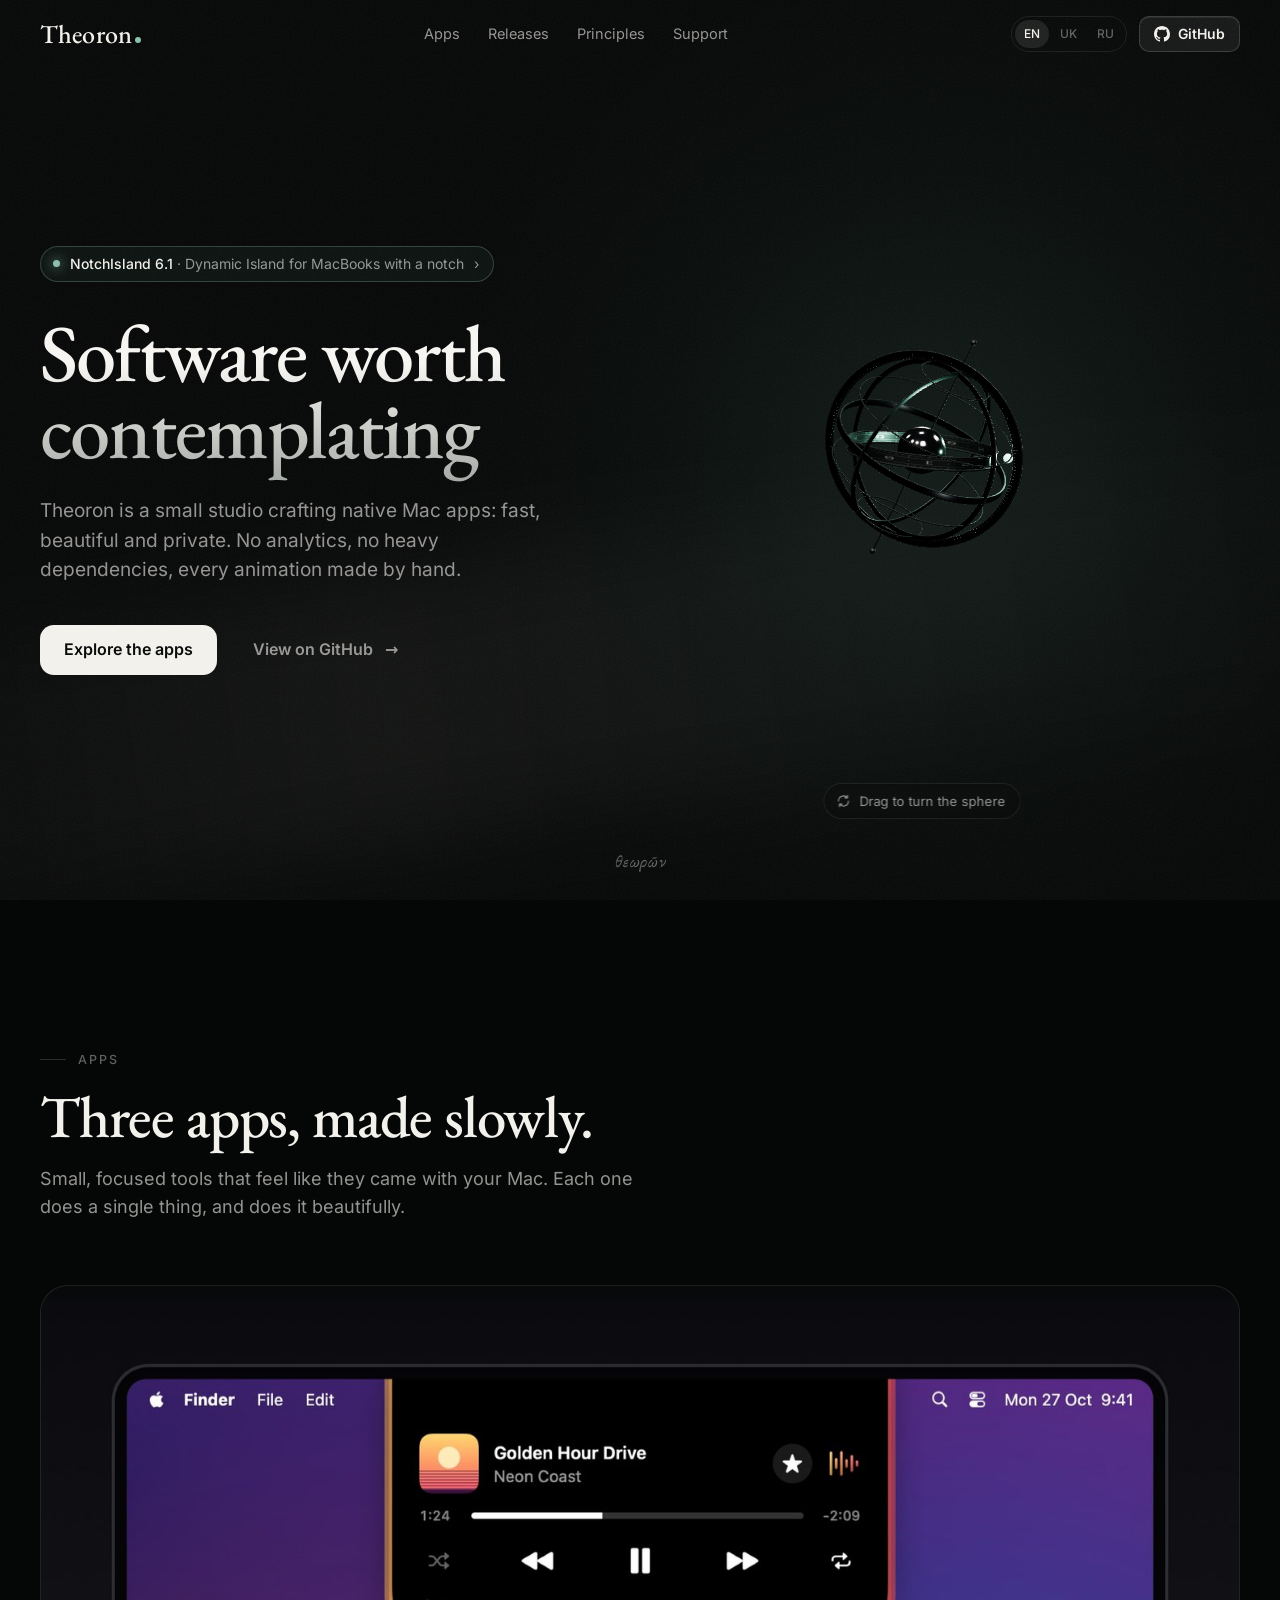
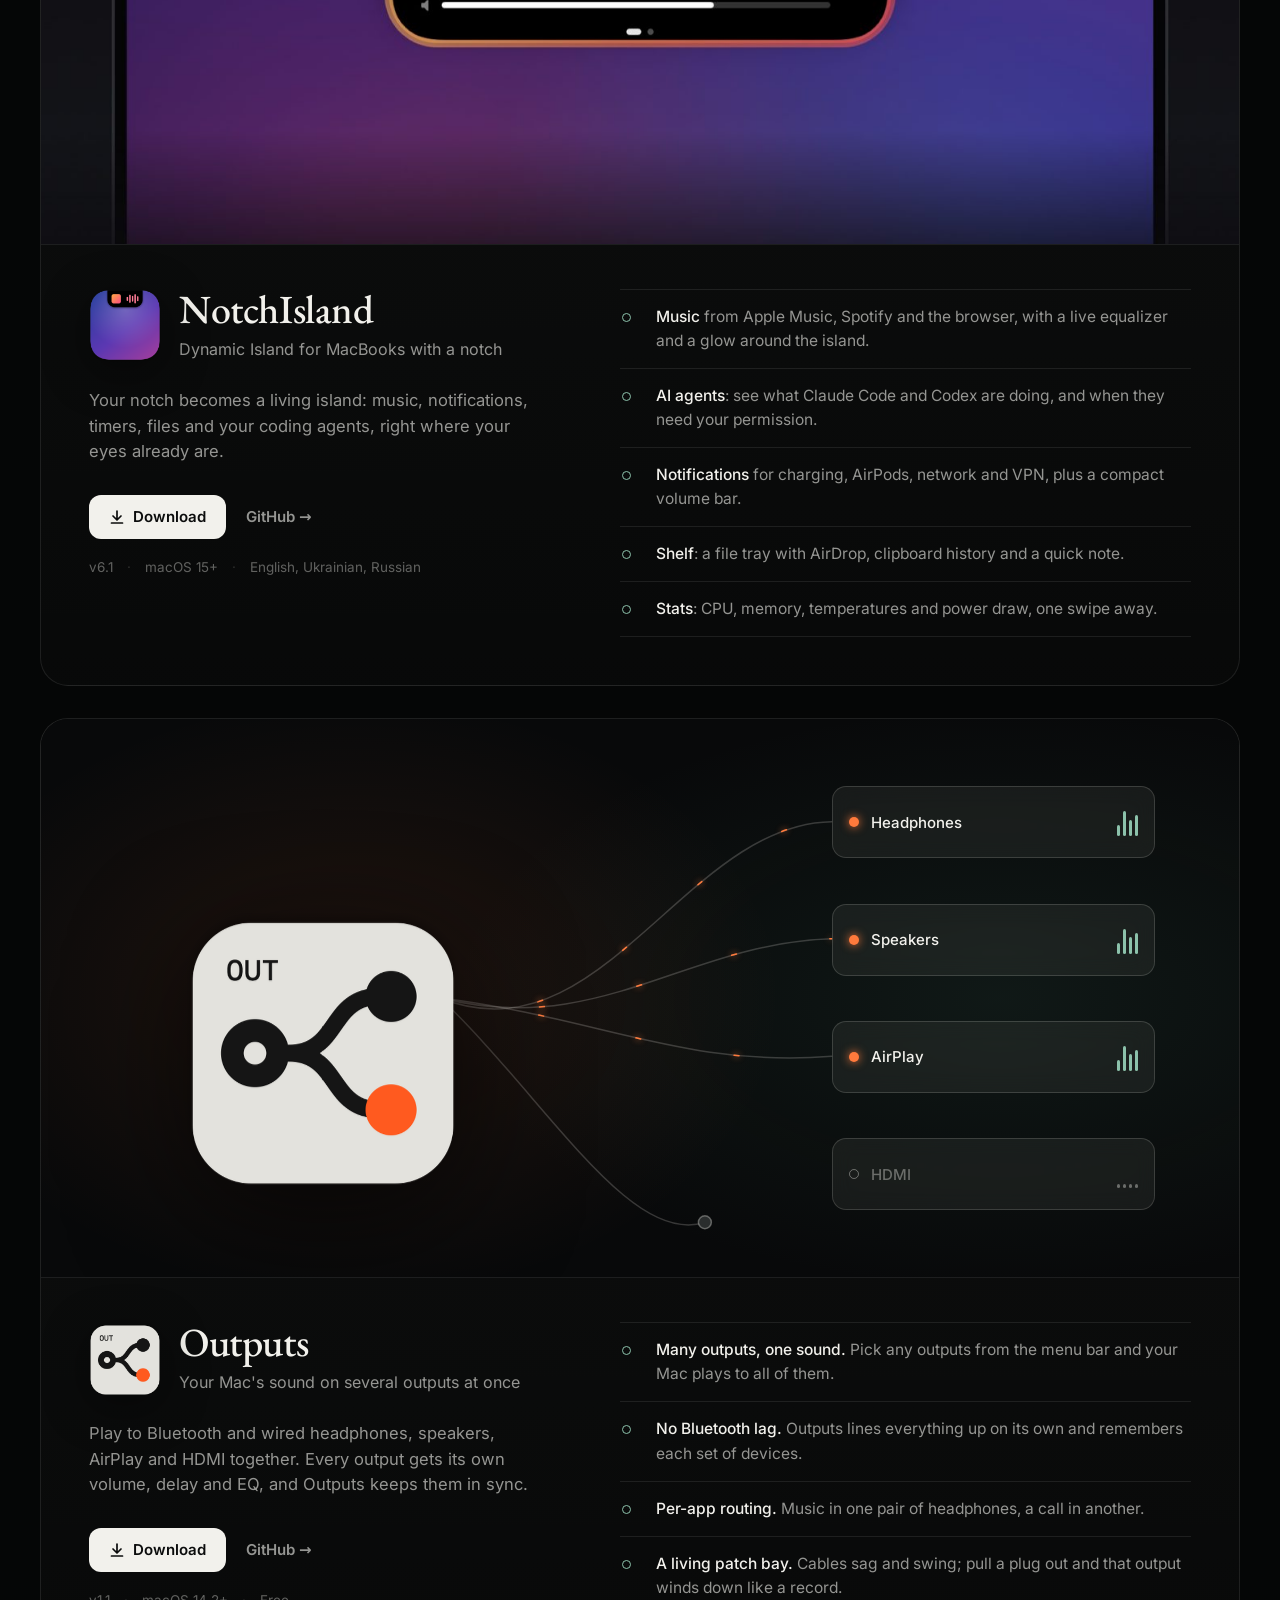
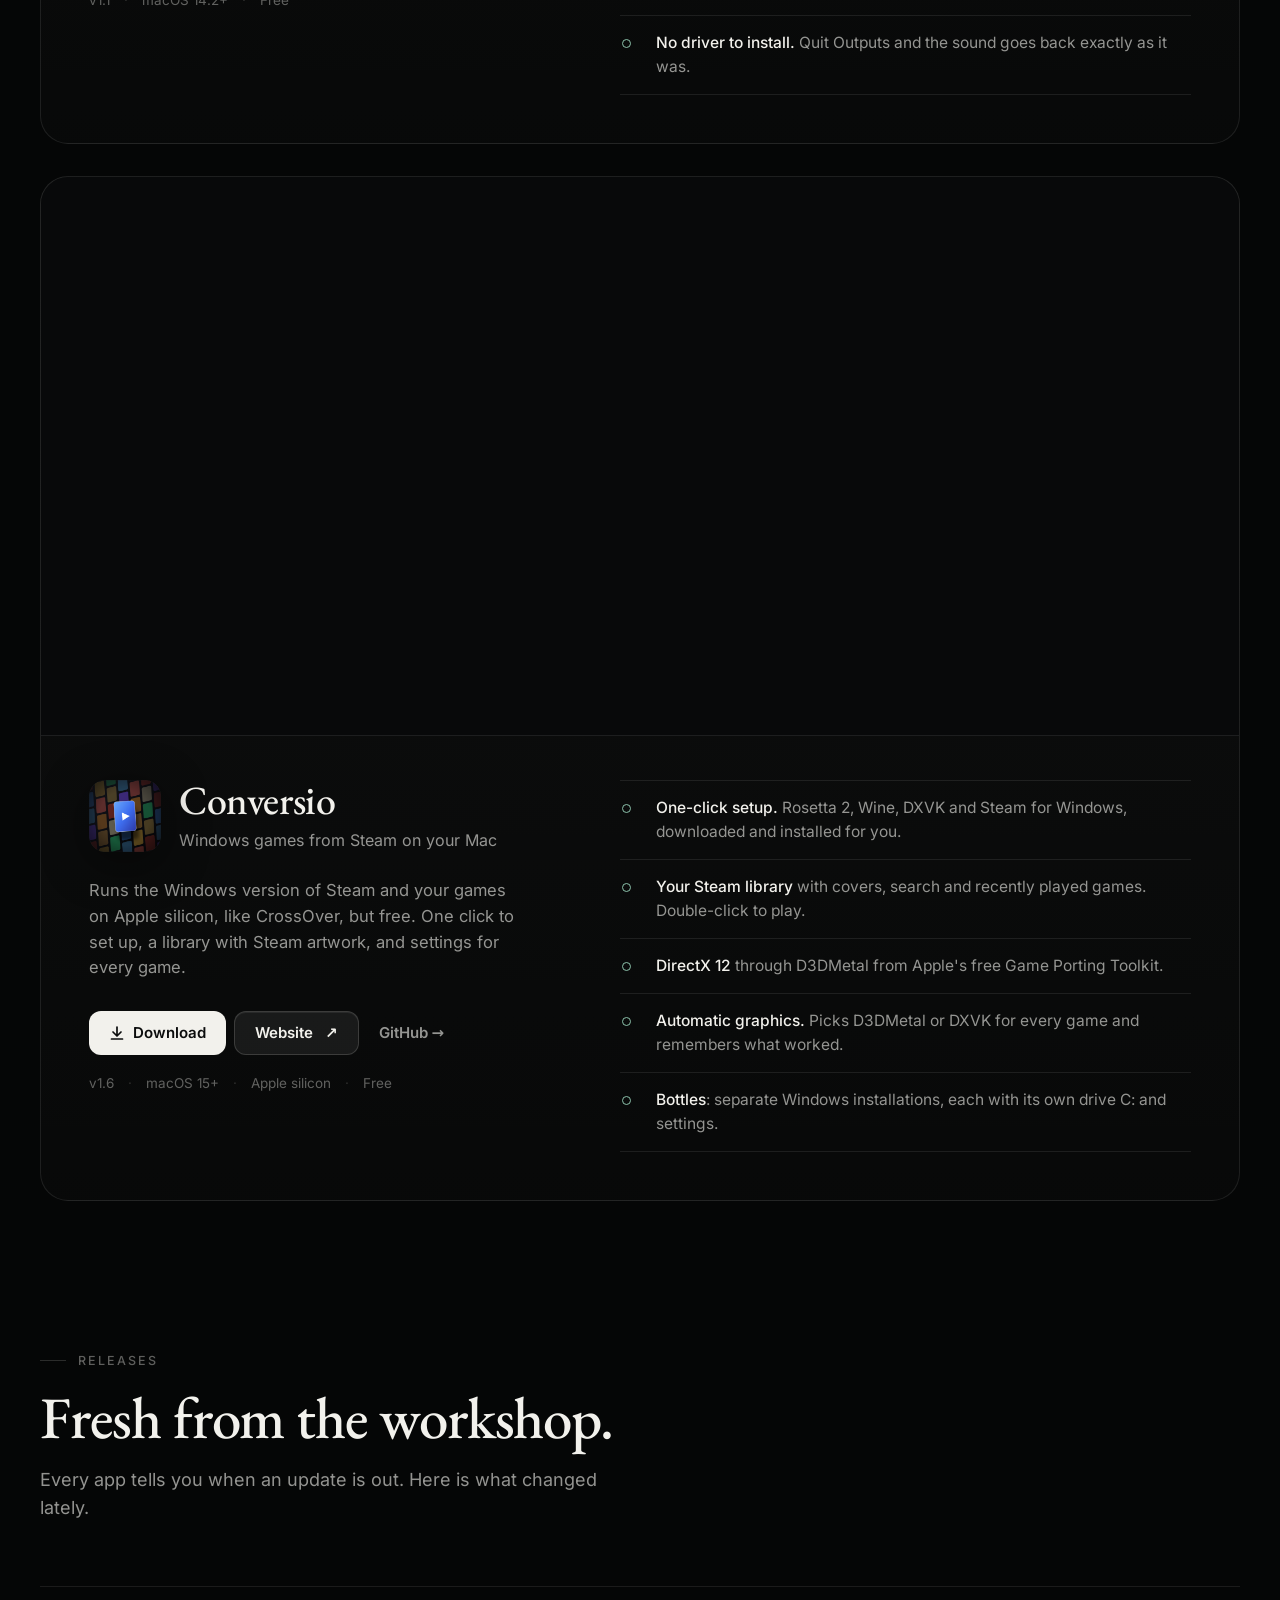
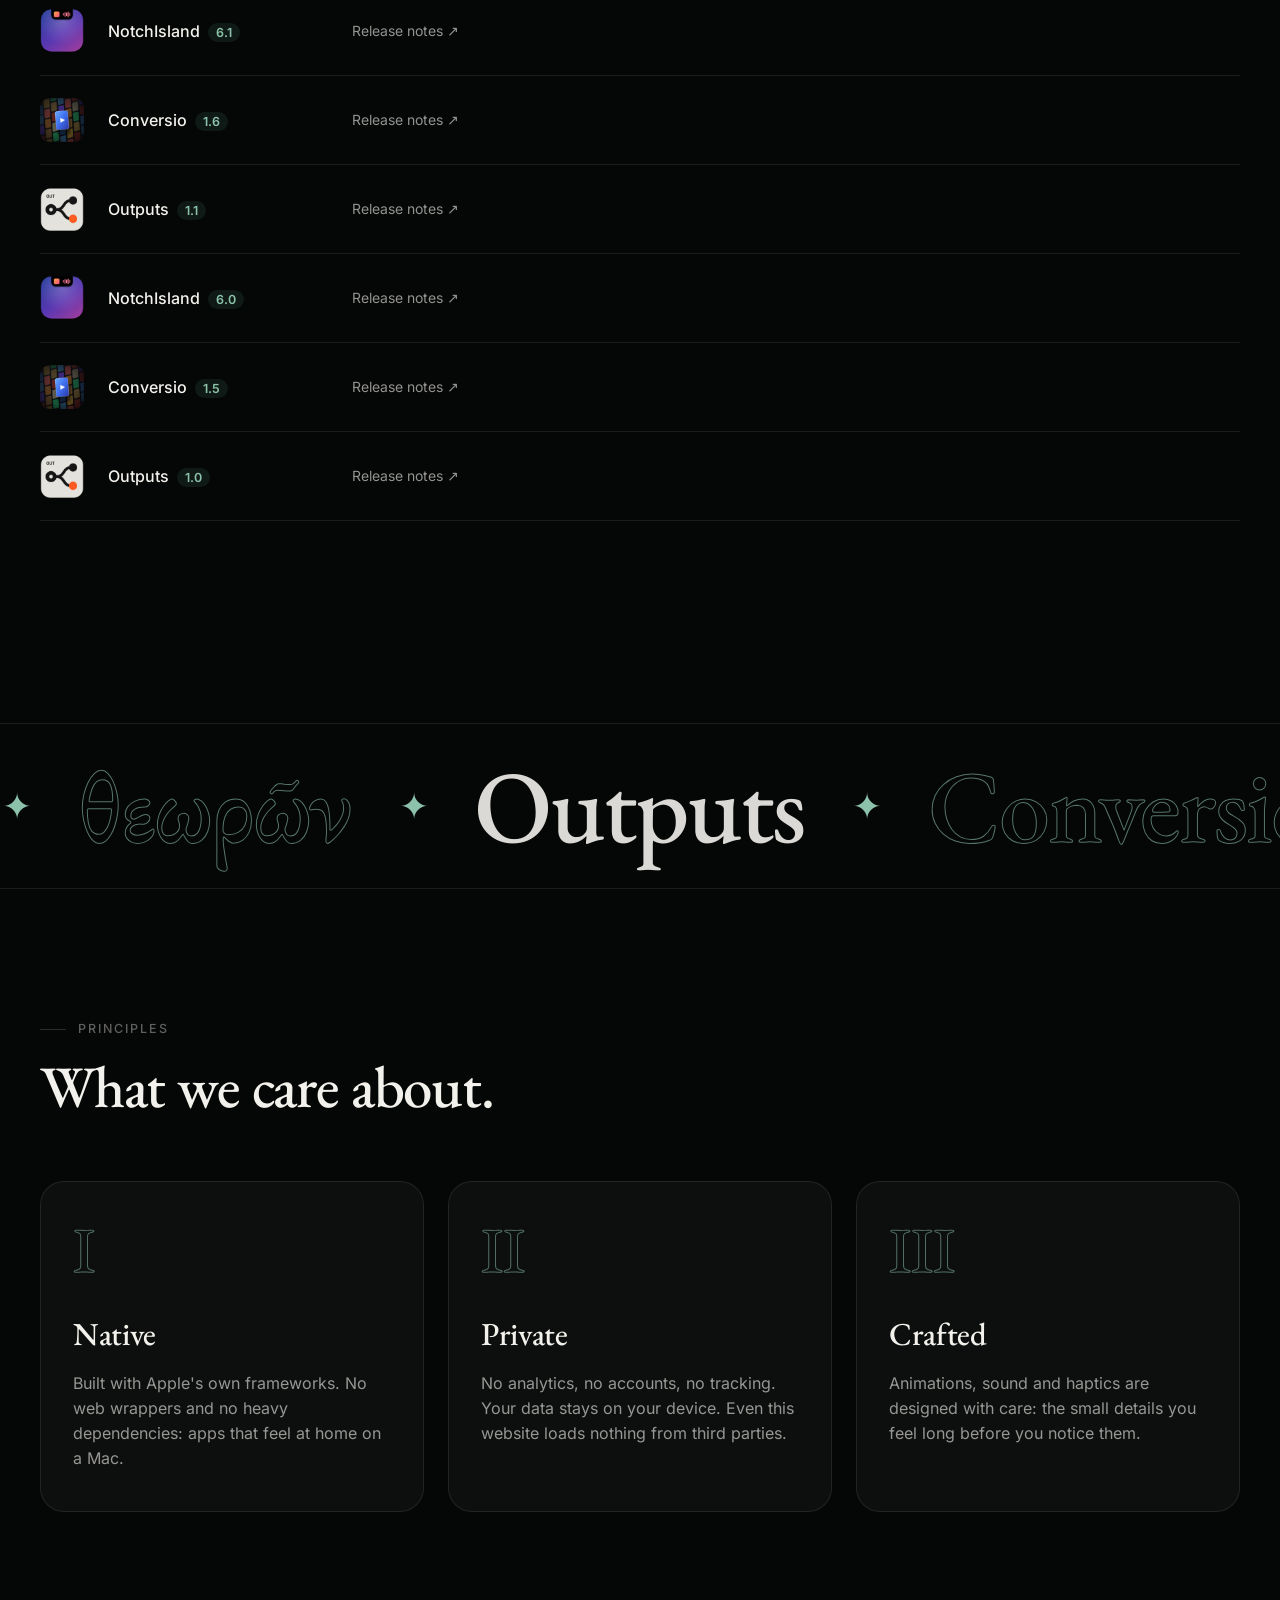
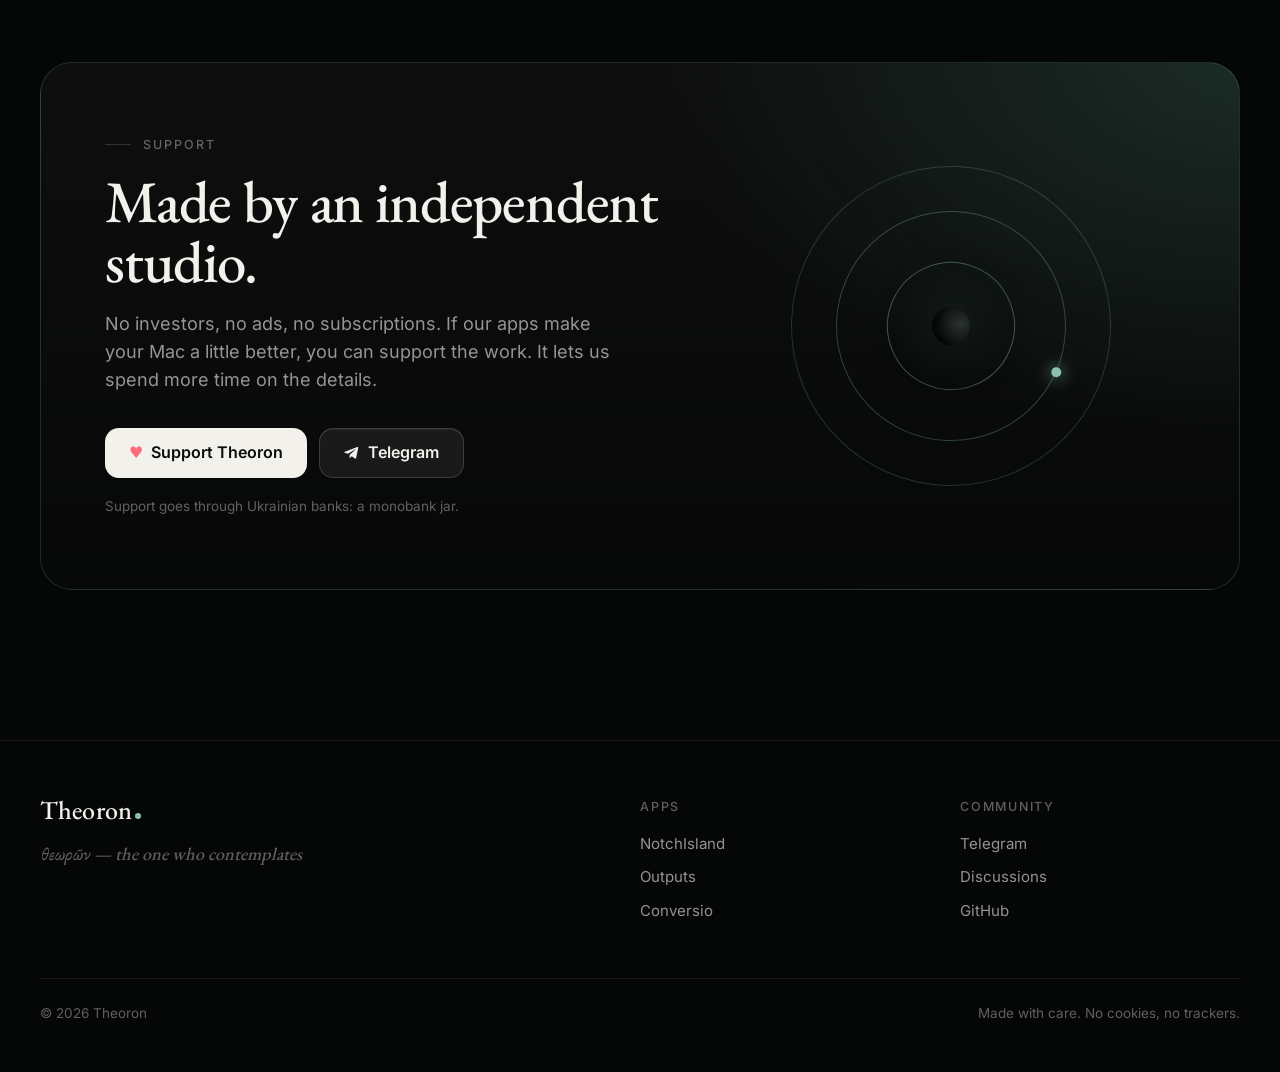
==== commit 6159c892: "Bring the page to life and let visitors turn the sphere Drag the armillary sphere to turn it, with a" ====
--- a/index.html
+++ b/index.html
@@ -27,6 +27,7 @@
 <a class="skip" href="#main" data-i18n="nav.skip">Skip to content</a>
 
 <header class="nav" id="nav">
+  <div class="progress" id="progress" aria-hidden="true"></div>
   <div class="wrap nav-in">
     <a class="logo" href="#top" aria-label="Theoron">Theoron<i></i></a>
     <nav class="nav-links" aria-label="Sections">
@@ -71,20 +72,26 @@
       <a class="btn btn-ghost btn-lg" href="https://github.com/theoron-apps"><span data-i18n="hero.github">View on GitHub</span>&nbsp;→</a>
     </div>
   </div>
+  <div class="drag-hint" id="drag-hint" aria-hidden="true">
+    <svg viewBox="0 0 24 24"><path fill="none" stroke="currentColor" stroke-width="1.6" stroke-linecap="round" stroke-linejoin="round" d="M4.5 12a7.5 7.5 0 0 1 13.2-4.9M19.5 12a7.5 7.5 0 0 1-13.2 4.9M18 3.5v3.8h-3.8M6 20.5v-3.8h3.8"/></svg>
+    <span data-i18n="hero.drag">Drag to turn the sphere</span>
+  </div>
   <div class="hero-mark" aria-hidden="true">θεωρῶν</div>
 </section>
 
 <!-- ============================================================ apps -->
 <section class="section" id="apps">
+  <div class="glow" data-parallax="-0.12" style="top: 6%; left: -260px" aria-hidden="true"></div>
+  <div class="glow" data-parallax="0.1" style="top: 58%; right: -300px" aria-hidden="true"></div>
   <div class="wrap">
     <header class="sec-head" data-reveal>
       <p class="eyebrow" data-i18n="apps.eyebrow">Apps</p>
-      <h2 data-i18n="apps.title">Three apps, made slowly.</h2>
+      <h2 data-split data-i18n="apps.title">Three apps, made slowly.</h2>
       <p class="sec-lead" data-i18n="apps.lead">Small, focused tools that feel like they came with your Mac. Each one does a single thing, and does it beautifully.</p>
     </header>
 
     <!-- NotchIsland -->
-    <article class="app" id="notchisland" data-reveal>
+    <article class="app spot" id="notchisland" data-reveal>
       <div class="app-stage">
         <img data-img-lang="assets/img/notchisland-{lang}.jpg" src="assets/img/notchisland-en.jpg" width="1600" height="747" loading="lazy" decoding="async" alt="NotchIsland playing music in the MacBook notch" data-i18n-alt="notch.alt">
       </div>
@@ -115,14 +122,14 @@
     </article>
 
     <!-- Outputs -->
-    <article class="app" id="outputs" data-reveal>
+    <article class="app spot" id="outputs" data-reveal>
       <div class="app-stage">
         <div class="patch" aria-hidden="true">
           <svg viewBox="0 0 2400 1120" preserveAspectRatio="none">
-            <path class="cable" d="M800 560 C1120 690 1290 210 1584 206"/>
-            <path class="cable" d="M800 560 C1120 640 1290 450 1584 441"/>
-            <path class="cable" d="M800 560 C1120 600 1290 700 1584 677"/>
-            <path class="cable" d="M800 560 C1010 760 1180 1060 1330 1010"/>
+            <path class="cable" pathLength="1" d="M800 560 C1120 690 1290 210 1584 206"/>
+            <path class="cable" pathLength="1" d="M800 560 C1120 640 1290 450 1584 441"/>
+            <path class="cable" pathLength="1" d="M800 560 C1120 600 1290 700 1584 677"/>
+            <path class="cable" pathLength="1" d="M800 560 C1010 760 1180 1060 1330 1010"/>
             <circle cx="1330" cy="1010" r="13" fill="#2a2d2d" stroke="rgba(242,241,236,.35)" stroke-width="3"/>
             <path class="pulse" d="M800 560 C1120 690 1290 210 1584 206"/>
             <path class="pulse" d="M800 560 C1120 640 1290 450 1584 441"/>
@@ -164,7 +171,7 @@
     </article>
 
     <!-- Conversio -->
-    <article class="app" id="conversio" data-reveal>
+    <article class="app spot" id="conversio" data-reveal>
       <div class="app-stage">
         <img data-img-lang="assets/img/conversio-{lang}.jpg" src="assets/img/conversio-en.jpg" width="1600" height="747" loading="lazy" decoding="async" alt="The Conversio game library on a Mac" data-i18n-alt="conversio.alt">
       </div>
@@ -202,7 +209,7 @@
   <div class="wrap">
     <header class="sec-head" data-reveal>
       <p class="eyebrow" data-i18n="rel.eyebrow">Releases</p>
-      <h2 data-i18n="rel.title">Fresh from the workshop.</h2>
+      <h2 data-split data-i18n="rel.title">Fresh from the workshop.</h2>
       <p class="sec-lead" data-i18n="rel.lead">Every app updates itself, but here is what changed lately.</p>
     </header>
     <ol class="releases-list" id="release-list" data-reveal></ol>
@@ -210,25 +217,28 @@
   </div>
 </section>
 
+<div class="marquee" aria-hidden="true"><div class="marquee-track" data-marquee><span class="">NotchIsland</span><i>✦</i><span class="o">θεωρῶν</span><i>✦</i><span class="">Outputs</span><i>✦</i><span class="o">Conversio</span><i>✦</i><span class="">NotchIsland</span><i>✦</i><span class="o">θεωρῶν</span><i>✦</i><span class="">Outputs</span><i>✦</i><span class="o">Conversio</span><i>✦</i><span class="">NotchIsland</span><i>✦</i><span class="o">θεωρῶν</span><i>✦</i><span class="">Outputs</span><i>✦</i><span class="o">Conversio</span><i>✦</i><span class="">NotchIsland</span><i>✦</i><span class="o">θεωρῶν</span><i>✦</i><span class="">Outputs</span><i>✦</i><span class="o">Conversio</span><i>✦</i></div></div>
+
 <!-- ============================================================ principles -->
 <section class="section" id="principles">
+  <div class="glow" data-parallax="-0.1" style="top: 10%; right: -280px" aria-hidden="true"></div>
   <div class="wrap">
     <header class="sec-head" data-reveal>
       <p class="eyebrow" data-i18n="pr.eyebrow">Principles</p>
-      <h2 data-i18n="pr.title">What we care about.</h2>
+      <h2 data-split data-i18n="pr.title">What we care about.</h2>
     </header>
     <div class="principles-grid">
-      <article class="principle" data-reveal>
+      <article class="principle spot" data-reveal>
         <div class="num" aria-hidden="true">I</div>
         <h3 data-i18n="pr.1.t">Native</h3>
         <p data-i18n="pr.1.d">Built with Apple's own frameworks. No web wrappers and no heavy dependencies: apps that feel at home on a Mac and start in an instant.</p>
       </article>
-      <article class="principle" data-reveal>
+      <article class="principle spot" data-reveal>
         <div class="num" aria-hidden="true">II</div>
         <h3 data-i18n="pr.2.t">Private</h3>
         <p data-i18n="pr.2.d">No analytics, no accounts, no tracking. Your data stays on your device. Even this website loads nothing from third parties.</p>
       </article>
-      <article class="principle" data-reveal>
+      <article class="principle spot" data-reveal>
         <div class="num" aria-hidden="true">III</div>
         <h3 data-i18n="pr.3.t">Crafted</h3>
         <p data-i18n="pr.3.d">Animations, sound and haptics are designed with care: the small details you feel long before you notice them.</p>
@@ -240,18 +250,19 @@
 <!-- ============================================================ support -->
 <section class="section" id="support">
   <div class="wrap">
-    <div class="support-card" data-reveal>
+    <div class="support-card spot" data-reveal>
       <div>
         <p class="eyebrow" data-i18n="sup.eyebrow">Support</p>
-        <h2 data-i18n="sup.title">Made by an independent studio.</h2>
+        <h2 data-split data-i18n="sup.title">Made by an independent studio.</h2>
         <p class="sup-text" data-i18n="sup.text">No investors, no ads, no subscriptions. If our apps make your Mac a little better, you can support the work. It lets us spend more time on the details.</p>
         <div class="cta">
-          <a class="btn btn-solid btn-lg" href="https://send.monobank.ua/jar/2jGp4yDQPd"><span class="heart" aria-hidden="true">♥</span>&nbsp;<span data-i18n="sup.button">Support Theoron</span></a>
+          <a class="btn btn-solid btn-lg" href="https://send.monobank.ua/jar/2jGp4yDQPd"><span class="heart" aria-hidden="true">♥</span><span data-i18n="sup.button">Support Theoron</span></a>
           <a class="btn btn-glass btn-lg" href="https://t.me/TheoronApps">
             <svg viewBox="0 0 24 24" aria-hidden="true"><path fill="currentColor" d="M21.4 4.3 18.2 19.5c-.24 1.06-.87 1.32-1.76.82l-4.86-3.58-2.34 2.25c-.26.26-.48.48-.98.48l.35-4.95 9-8.13c.39-.35-.09-.54-.6-.2L5.88 13.2 1.1 11.7c-1.04-.33-1.06-1.04.22-1.54L20.03 2.95c.87-.32 1.63.2 1.37 1.35Z"/></svg>
             Telegram
           </a>
         </div>
+        <p class="sup-note" data-i18n="sup.note">Support goes through Ukrainian banks: a monobank jar.</p>
       </div>
       <div class="support-orbit" aria-hidden="true"><i></i><i></i><i></i><b></b><em></em></div>
     </div>
--- a/assets/css/site.css
+++ b/assets/css/site.css
@@ -33,6 +33,7 @@
 * { box-sizing: border-box; margin: 0; padding: 0; }
 html { background: var(--bg); scroll-behavior: smooth; scroll-padding-top: 80px; -webkit-text-size-adjust: 100%; }
 body { background: var(--bg); color: var(--ink); font: 400 16px/1.55 var(--sans); -webkit-font-smoothing: antialiased; -moz-osx-font-smoothing: grayscale; overflow-x: hidden; }
+main, footer { overflow-x: clip; }
 a { color: inherit; text-decoration: none; }
 img { display: block; max-width: 100%; }
 [hidden] { display: none !important; }
@@ -61,6 +62,7 @@
 /* ---------------------------------------------------------------- nav */
 .nav { position: fixed; inset: 0 0 auto; z-index: 50; transition: background .3s, border-color .3s, backdrop-filter .3s; border-bottom: 1px solid transparent; }
 .nav.scrolled { background: rgba(5, 6, 6, .72); backdrop-filter: saturate(140%) blur(18px); -webkit-backdrop-filter: saturate(140%) blur(18px); border-color: var(--line); }
+.progress { position: absolute; left: 0; right: 0; top: 0; height: 2px; background: linear-gradient(90deg, var(--green-deep), var(--green)); transform-origin: 0 50%; transform: scaleX(0); }
 .nav-in { display: flex; align-items: center; gap: 32px; height: 68px; }
 .logo { font-family: var(--serif); font-weight: 500; font-size: 26px; line-height: 1; letter-spacing: .005em; display: inline-flex; align-items: baseline; }
 .logo i { width: 6px; height: 6px; border-radius: 50%; background: var(--green); margin-left: 3px; }
@@ -86,7 +88,19 @@
 .grain { position: absolute; inset: 0; z-index: 1; pointer-events: none; opacity: .07; mix-blend-mode: overlay;
   background-image: url("data:image/svg+xml,%3Csvg xmlns='http://www.w3.org/2000/svg' width='160' height='160'%3E%3Cfilter id='n'%3E%3CfeTurbulence type='fractalNoise' baseFrequency='.9' numOctaves='2' stitchTiles='stitch'/%3E%3C/filter%3E%3Crect width='100%25' height='100%25' filter='url(%23n)'/%3E%3C/svg%3E"); }
 .hero-copy { position: relative; z-index: 2; padding-top: 110px; padding-bottom: 90px; }
-.hero-copy > * { max-width: 600px; }
+.hero-copy { pointer-events: none; will-change: transform, opacity; }
+.hero-copy > * { max-width: 600px; pointer-events: auto; animation: rise 1.2s var(--ease) both; }
+.hero-copy > :nth-child(1) { animation-delay: .15s; } .hero-copy > :nth-child(2) { animation-delay: .3s; }
+.hero-copy > :nth-child(3) { animation-delay: .45s; } .hero-copy > :nth-child(4) { animation-delay: .6s; }
+@keyframes rise { from { opacity: 0; transform: translateY(28px); filter: blur(6px); } }
+#sphere { touch-action: pan-y; }
+.drag-hint { position: absolute; z-index: 2; left: 72%; bottom: 9%; transform: translateX(-50%); display: flex; align-items: center; gap: 8px; padding: 7px 14px 7px 11px;
+  border-radius: 999px; border: 1px solid var(--line); background: rgba(5, 6, 6, .5); backdrop-filter: blur(8px); font-size: 13px; color: var(--muted);
+  pointer-events: none; opacity: 0; transition: opacity .8s var(--ease) 1.6s; white-space: nowrap; }
+.drag-hint svg { width: 16px; height: 16px; animation: wobble 2.8s ease-in-out infinite; }
+.hero.sphere-ready .drag-hint { opacity: 1; }
+.hero .drag-hint.used { opacity: 0; transition-delay: 0s; }
+@keyframes wobble { 50% { transform: rotate(-35deg); } }
 .pill { display: inline-flex; align-items: center; gap: 10px; min-height: 34px; padding: 6px 14px 6px 12px; border-radius: 999px; font-size: 14px; color: var(--muted);
   border: 1px solid rgba(140, 194, 171, .28); background: rgba(63, 117, 97, .1); transition: border-color .25s, background .25s; }
 .pill:hover { border-color: rgba(140, 194, 171, .55); background: rgba(63, 117, 97, .16); }
@@ -94,7 +108,7 @@
 .pill strong { font-weight: 500; color: var(--ink); }
 @keyframes breathe { 50% { opacity: .45; } }
 h1 { margin: 30px 0 26px; font-family: var(--serif); font-weight: 500; font-size: clamp(52px, 6.3vw, 96px); line-height: .95; letter-spacing: -.025em;
-  background: linear-gradient(180deg, #f6f5f1 30%, #a5a9a5); -webkit-background-clip: text; background-clip: text; color: transparent; padding-bottom: .06em; }
+  background: linear-gradient(180deg, #f6f5f1 30%, #a5a9a5); -webkit-background-clip: text; background-clip: text; color: transparent; padding: .04em 0 .2em; margin-bottom: 12px; }
 .lead { font-size: 19px; line-height: 1.55; color: var(--muted); max-width: 520px; }
 .cta { display: flex; flex-wrap: wrap; gap: 12px; margin-top: 40px; align-items: center; }
 .hero-mark { position: absolute; z-index: 2; bottom: 26px; left: 50%; transform: translateX(-50%); font-family: var(--serif); font-style: italic; font-size: 17px; letter-spacing: .04em; color: var(--faint); }
@@ -106,6 +120,9 @@
 .eyebrow { display: flex; align-items: center; gap: 12px; font-size: 12.5px; font-weight: 500; letter-spacing: .16em; text-transform: uppercase; color: var(--faint); margin-bottom: 18px; }
 .eyebrow::before { content: ""; width: 26px; height: 1px; background: var(--line-2); }
 h2 { font-family: var(--serif); font-weight: 500; font-size: clamp(40px, 4.6vw, 64px); line-height: 1.02; letter-spacing: -.02em; }
+.w { display: inline-block; overflow: hidden; vertical-align: top; padding-bottom: .14em; margin-bottom: -.14em; }
+.w > span { display: inline-block; transform: translateY(108%); transition: transform 1.1s var(--ease); transition-delay: calc(var(--i) * 55ms + .1s); }
+.in .w > span { transform: none; }
 .sec-lead { margin-top: 18px; font-size: 18px; color: var(--muted); max-width: 600px; }
 
 /* ---------------------------------------------------------------- apps */
@@ -113,8 +130,19 @@
   border: 1px solid var(--line); box-shadow: inset 0 1px 0 rgba(255, 255, 255, .05); }
 .app + .app { margin-top: 32px; }
 .app-stage { position: relative; aspect-ratio: 2400 / 1120; overflow: hidden; background: #08090a; border-bottom: 1px solid var(--line); }
-.app-stage img { width: 100%; height: 100%; object-fit: cover; transform: scale(1.02); transition: transform 1.2s var(--ease); }
-.app:hover .app-stage img { transform: scale(1.035); }
+.app-stage img { width: 100%; height: 100%; object-fit: cover; transform: scale(1.08); will-change: transform; }
+.app[data-reveal] { transform: perspective(1400px) translateY(80px) rotateX(10deg) scale(.96); transform-origin: 50% 0; transition: opacity 1.1s var(--ease), transform 1.4s var(--ease); }
+.app[data-reveal].in { transform: none; }
+.app .features li { opacity: 0; transform: translateX(-14px); transition: opacity .8s var(--ease), transform .8s var(--ease); }
+.app.in .features li { opacity: 1; transform: none; }
+.app.in .features li:nth-child(1) { transition-delay: .35s; } .app.in .features li:nth-child(2) { transition-delay: .43s; }
+.app.in .features li:nth-child(3) { transition-delay: .51s; } .app.in .features li:nth-child(4) { transition-delay: .59s; }
+.app.in .features li:nth-child(5) { transition-delay: .67s; }
+.spot { isolation: isolate; }
+.spot::before { content: ""; position: absolute; inset: 0; z-index: -1; border-radius: inherit; pointer-events: none; opacity: 0; transition: opacity .5s;
+  background: radial-gradient(520px circle at var(--mx, 50%) var(--my, 50%), rgba(140, 194, 171, .11), transparent 45%); }
+.spot:hover::before { opacity: 1; }
+.principle, .support-card { position: relative; }
 .app-body { display: grid; grid-template-columns: minmax(0, 5fr) minmax(0, 6fr); gap: 56px; padding: 44px 48px 48px; }
 .app-id { display: flex; align-items: center; gap: 18px; }
 .app-id img { width: 72px; height: 72px; filter: drop-shadow(0 10px 24px rgba(0, 0, 0, .45)); }
@@ -133,12 +161,16 @@
 /* Outputs stage: an illustrated patch bay */
 .patch { position: absolute; inset: 0; background: radial-gradient(60% 90% at 26% 50%, rgba(255, 122, 60, .10), transparent 60%), radial-gradient(70% 80% at 80% 50%, rgba(63, 117, 97, .14), transparent 65%), #08090a; }
 .patch svg { position: absolute; inset: 0; width: 100%; height: 100%; }
-.patch .cable { fill: none; stroke: rgba(242, 241, 236, .2); stroke-width: 3; stroke-linecap: round; }
+.patch .cable { fill: none; stroke: rgba(242, 241, 236, .2); stroke-width: 3; stroke-linecap: round; stroke-dasharray: 1; stroke-dashoffset: 1; transition: stroke-dashoffset 1.8s var(--ease) .3s; }
+.app.in .patch .cable { stroke-dashoffset: 0; }
+.patch .pulse { opacity: 0; transition: opacity .6s 1.8s; }
+.app.in .patch .pulse { opacity: 1; }
+.patch-icon { will-change: transform; }
 .patch .pulse { fill: none; stroke: #ff7a3c; stroke-width: 3; stroke-linecap: round; stroke-dasharray: 10 190; animation: flow 2.6s linear infinite; filter: drop-shadow(0 0 6px #ff7a3c); }
 .patch .pulse:nth-of-type(2n) { animation-duration: 3.1s; }
 .patch .pulse.off { display: none; }
 @keyframes flow { to { stroke-dashoffset: -200; } }
-.patch-icon { position: absolute; left: 13%; top: 50%; width: 21%; transform: translateY(-50%); filter: drop-shadow(0 30px 60px rgba(0, 0, 0, .6)); }
+.patch-icon { position: absolute; left: 13%; top: 50%; width: 21%; margin-top: -10.5%; filter: drop-shadow(0 30px 60px rgba(0, 0, 0, .6)); }
 .patch-icon img { width: 100%; }
 .patch-outs { position: absolute; right: 7%; top: 12%; bottom: 12%; width: 27%; display: flex; flex-direction: column; justify-content: space-between; }
 .chip { display: flex; align-items: center; gap: 12px; padding: 0 16px; height: 17%; border-radius: 14px; background: rgba(242, 241, 236, .06); border: 1px solid var(--line-2);
@@ -156,6 +188,8 @@
 
 /* ---------------------------------------------------------------- releases */
 .releases-list { list-style: none; border-top: 1px solid var(--line); }
+.releases-list .rel { opacity: 0; transform: translateY(18px); transition: opacity .8s var(--ease), transform .8s var(--ease), background .25s; transition-delay: calc(var(--i, 0) * 80ms); }
+.releases-list.in .rel { opacity: 1; transform: none; }
 .rel { display: grid; grid-template-columns: 44px minmax(0, 220px) minmax(0, 1fr) auto; gap: 24px; align-items: center; padding: 22px 0; border-bottom: 1px solid var(--line); transition: background .25s; }
 .rel img { width: 44px; height: 44px; }
 .rel-app { font-weight: 500; }
@@ -171,7 +205,9 @@
 /* ---------------------------------------------------------------- principles */
 .principles-grid { display: grid; grid-template-columns: repeat(3, minmax(0, 1fr)); gap: 24px; }
 .principle { padding: 36px 32px 40px; border-radius: 24px; border: 1px solid var(--line); background: var(--card); }
-.principle .num { font-family: var(--serif); font-size: 64px; line-height: 1; color: transparent; -webkit-text-stroke: 1px rgba(140, 194, 171, .55); }
+.principles-grid .principle:nth-child(2) { transition-delay: .12s; } .principles-grid .principle:nth-child(3) { transition-delay: .24s; }
+.principle .num { transform: translateY(22px); opacity: 0; transition: transform 1.2s var(--ease) .35s, opacity 1.2s var(--ease) .35s; font-family: var(--serif); font-size: 64px; line-height: 1; color: transparent; -webkit-text-stroke: 1px rgba(140, 194, 171, .55); }
+.principle.in .num { transform: none; opacity: 1; }
 .principle h3 { margin-top: 28px; font-family: var(--serif); font-weight: 500; font-size: 32px; letter-spacing: -.01em; }
 .principle p { margin-top: 12px; color: var(--muted); font-size: 16px; }
 
@@ -181,6 +217,8 @@
   background: radial-gradient(80% 120% at 100% 0%, rgba(63, 117, 97, .28), transparent 60%), linear-gradient(180deg, rgba(242, 241, 236, .04), rgba(242, 241, 236, .01)); }
 .support-card .sup-text { margin-top: 18px; color: var(--muted); font-size: 18px; max-width: 520px; }
 .support-card .cta { margin-top: 34px; }
+.sup-note { margin-top: 18px; font-size: 13.5px; color: var(--faint); }
+.support-orbit { transform: rotate(var(--turn, 0deg)); }
 .support-orbit { position: relative; justify-self: center; width: min(320px, 100%); aspect-ratio: 1; }
 .support-orbit i { position: absolute; inset: 0; border-radius: 50%; border: 1px solid rgba(140, 194, 171, .22); }
 .support-orbit i:nth-child(2) { inset: 14%; border-color: rgba(140, 194, 171, .3); }
@@ -191,6 +229,16 @@
 @keyframes spin { to { transform: rotate(360deg); } }
 .heart { color: #ff6b7a; }
 
+/* ---------------------------------------------------------------- ambient */
+.glow { position: absolute; z-index: -1; width: 760px; height: 760px; border-radius: 50%; pointer-events: none; will-change: transform;
+  background: radial-gradient(closest-side, rgba(63, 117, 97, .16), rgba(63, 117, 97, .05) 55%, transparent); }
+.marquee { margin-top: 150px; overflow: hidden; border-block: 1px solid var(--line); padding: 26px 0; }
+.marquee-track { display: flex; align-items: center; gap: 48px; width: max-content; will-change: transform; font-family: var(--serif); font-size: clamp(56px, 8vw, 120px); line-height: 1.1; letter-spacing: -.02em; white-space: nowrap; }
+.marquee-track span { color: rgba(242, 241, 236, .9); }
+.marquee-track span.o { color: transparent; -webkit-text-stroke: 1px rgba(140, 194, 171, .6); }
+.marquee-track i { font-style: normal; font-size: .35em; color: var(--green); }
+.section + .marquee + .section { padding-top: 130px; }
+
 /* ---------------------------------------------------------------- footer */
 footer { margin-top: 150px; border-top: 1px solid var(--line); padding: 56px 0 48px; }
 .foot { display: grid; grid-template-columns: minmax(0, 2fr) repeat(2, minmax(0, 1fr)); gap: 40px; }
@@ -208,7 +256,10 @@
 @media (prefers-reduced-motion: reduce) {
   html { scroll-behavior: auto; }
   [data-reveal] { opacity: 1; transform: none; transition: none; }
-  .pill .dot, .patch .pulse, .chip .meter i, .support-orbit em { animation: none; }
+  .pill .dot, .patch .pulse, .chip .meter i, .support-orbit em, .drag-hint svg, .hero-copy > * { animation: none; }
+  .w > span, .app .features li, .releases-list .rel, .principle .num { transform: none; opacity: 1; transition: none; }
+  .app[data-reveal] { transform: none; }
+  .patch .cable { stroke-dashoffset: 0; transition: none; } .patch .pulse { opacity: 1; }
   #sphere { transition: none; }
 }
 
@@ -226,6 +277,7 @@
 }
 /* Portrait screens: the sphere sits above the text (sphere.js uses the same 1.1 aspect rule). */
 @media (max-aspect-ratio: 11/10) {
+  .drag-hint { left: 50%; bottom: auto; top: 44svh; }
   .hero-copy { padding-top: 52svh; padding-bottom: 72px; }
   .hero::after { right: auto; left: 50%; top: 26%; transform: translate(-50%, -50%); width: 120vw; height: 120vw; }
   .sphere-fallback { width: min(78vw, 560px); right: 50%; top: 25%; transform: translate(50%, -50%); }
@@ -249,4 +301,7 @@
   .lang button { padding: 4px 7px; }
   .nav-end .btn { display: none; }
   footer { margin-top: 104px; }
-}
+  .marquee { margin-top: 104px; padding: 18px 0; }
+  .marquee-track { gap: 28px; }
+  .section + .marquee + .section { padding-top: 90px; }
+}
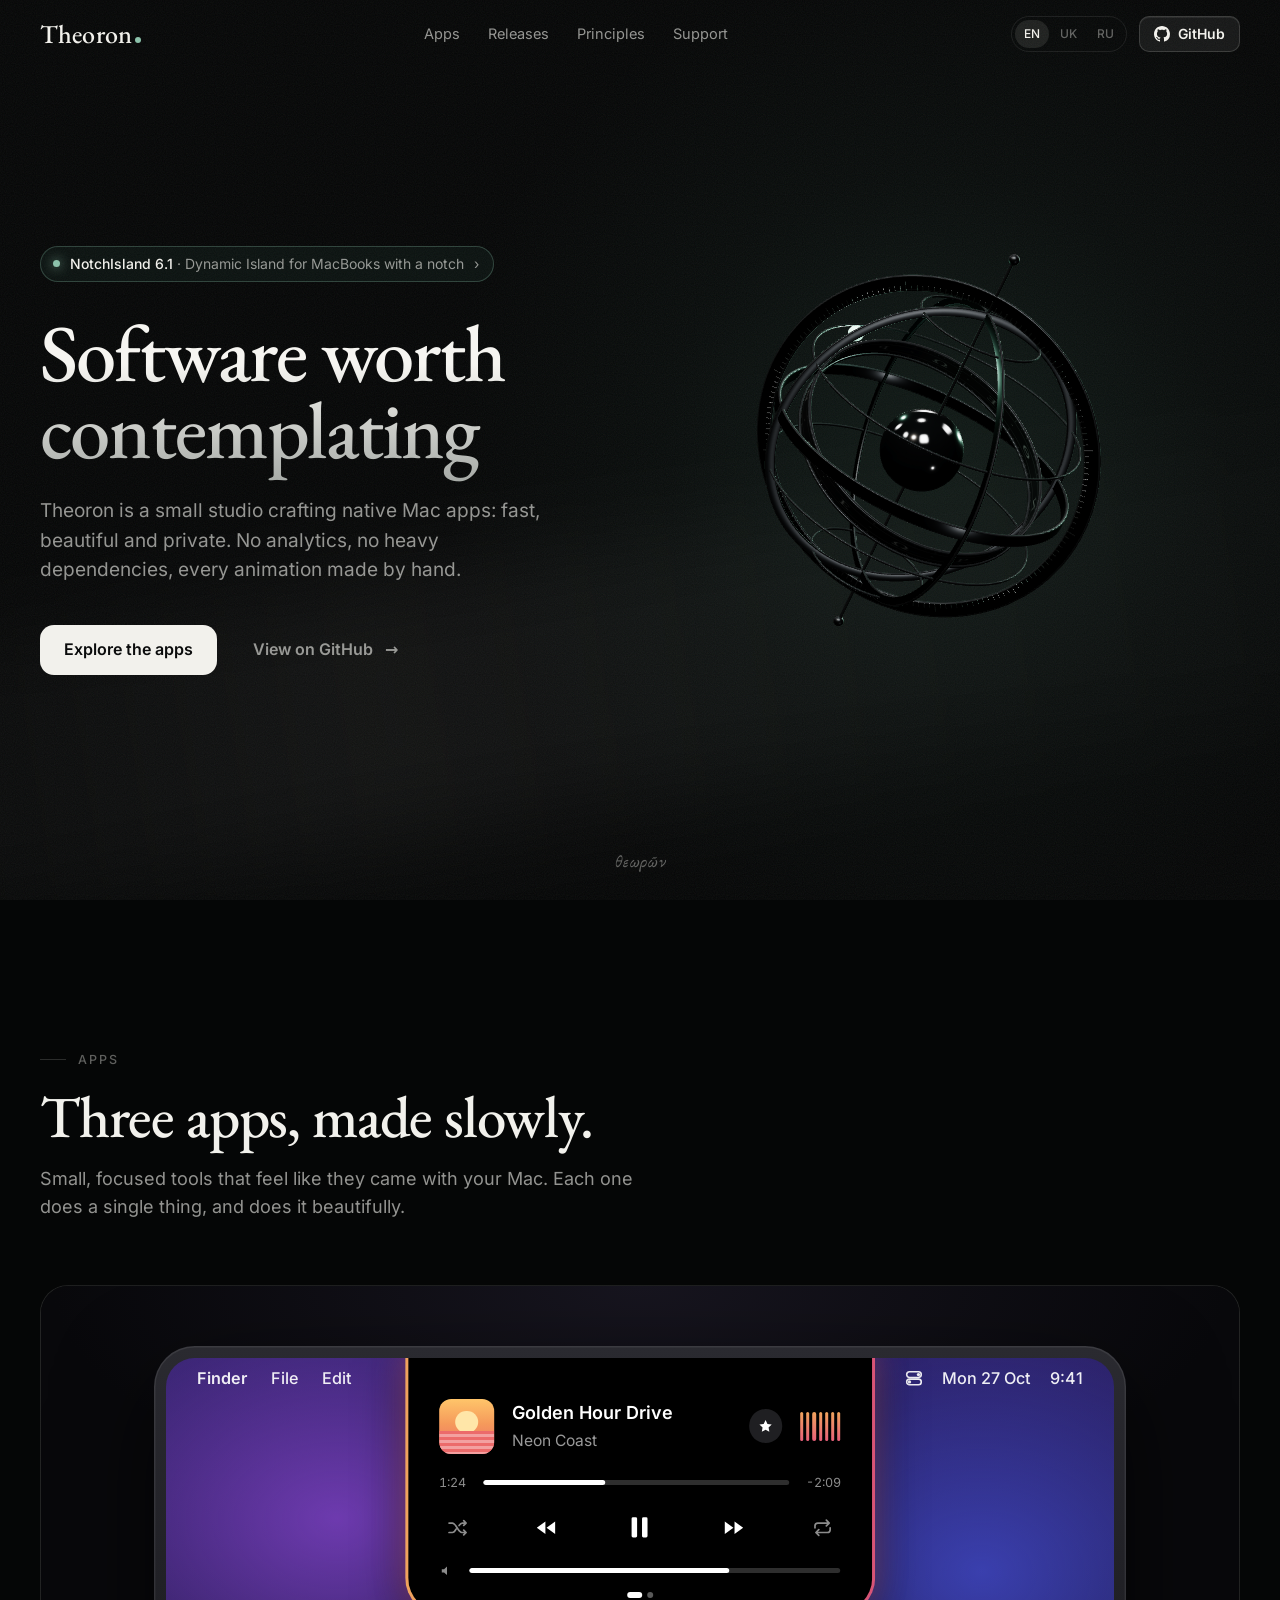
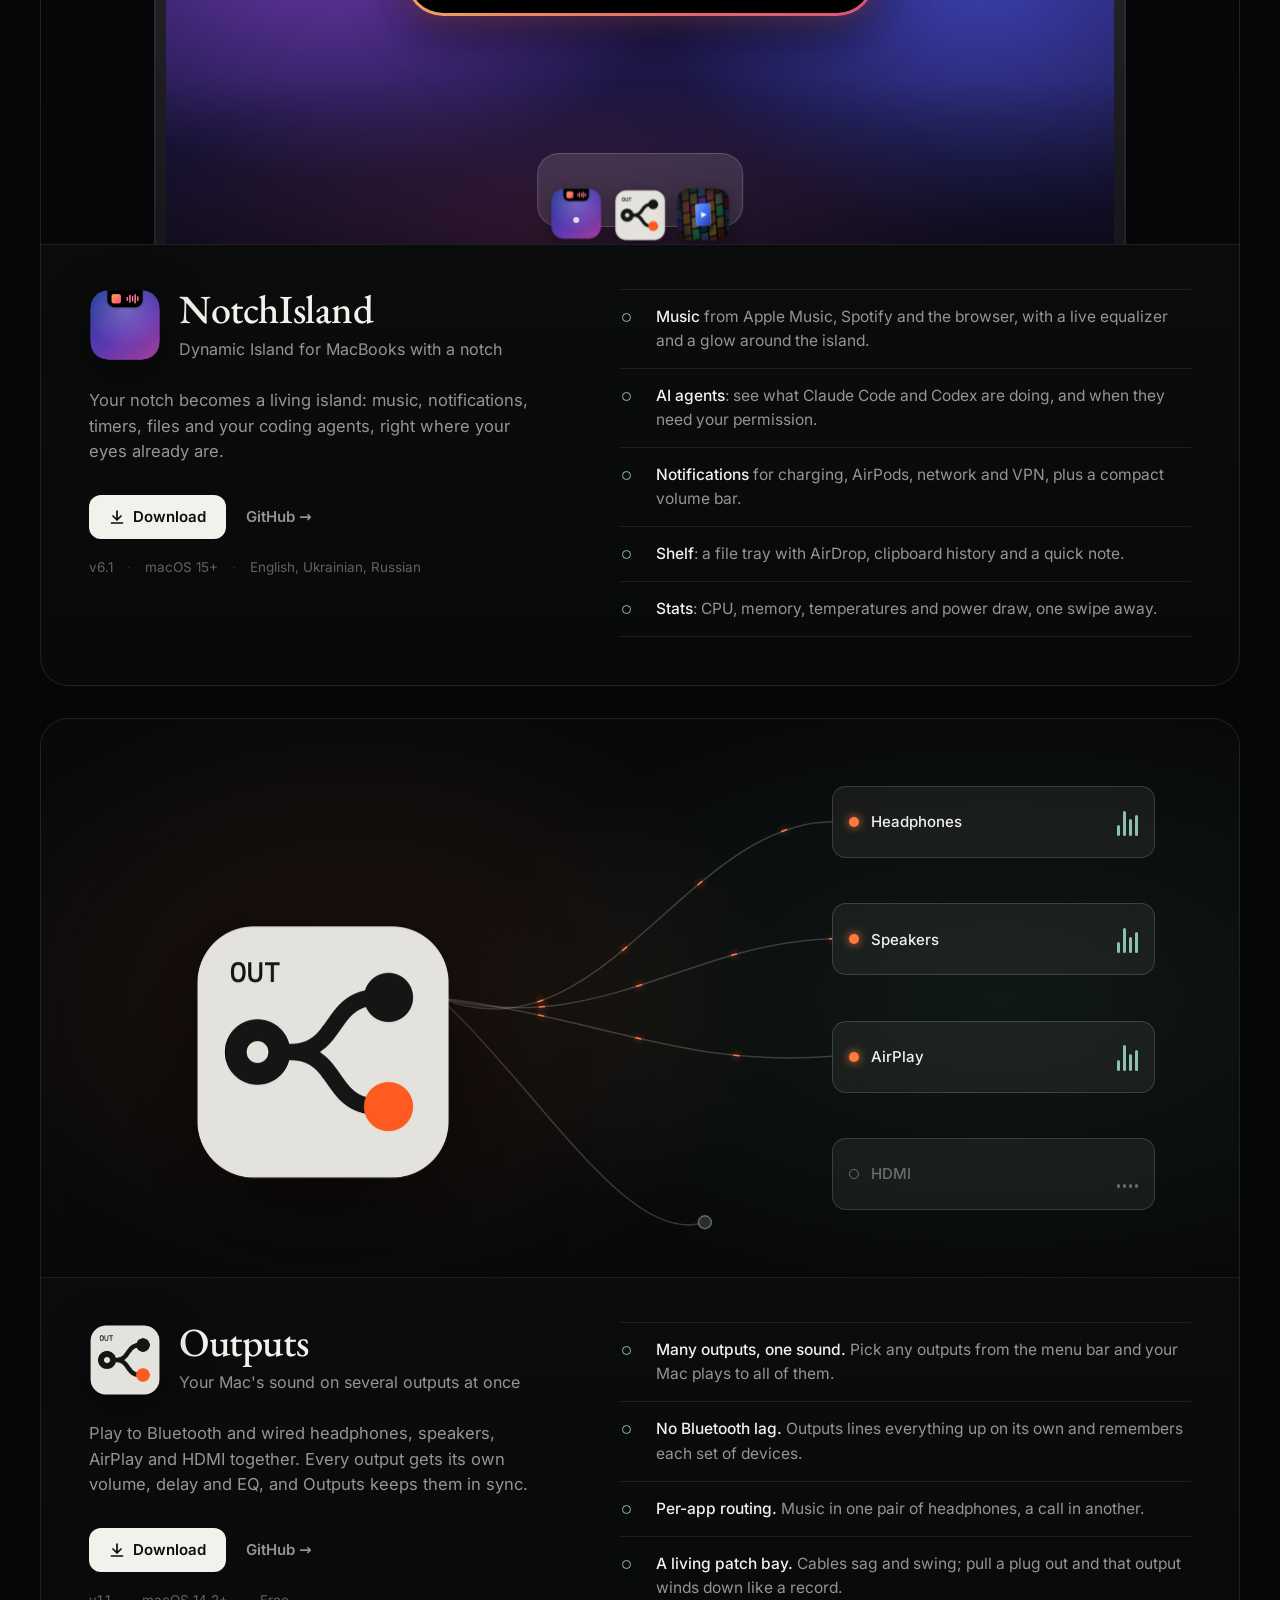
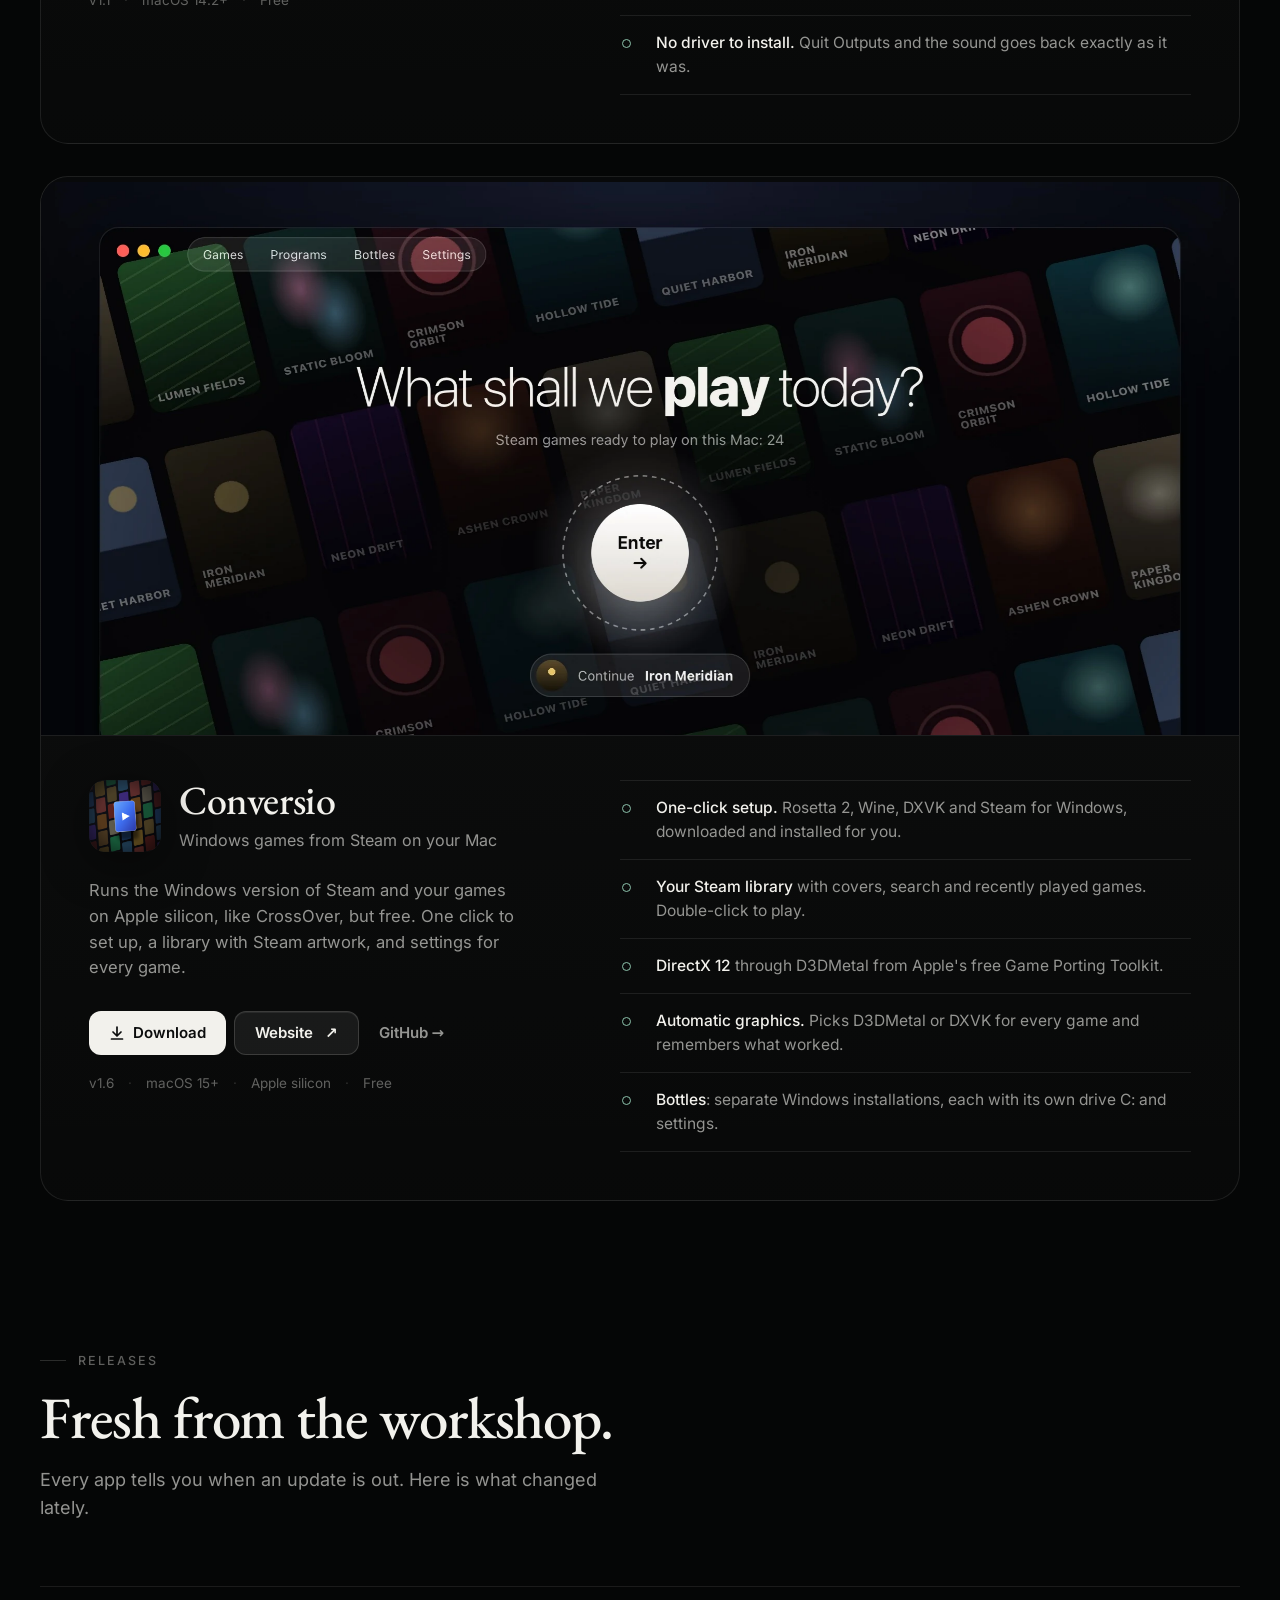
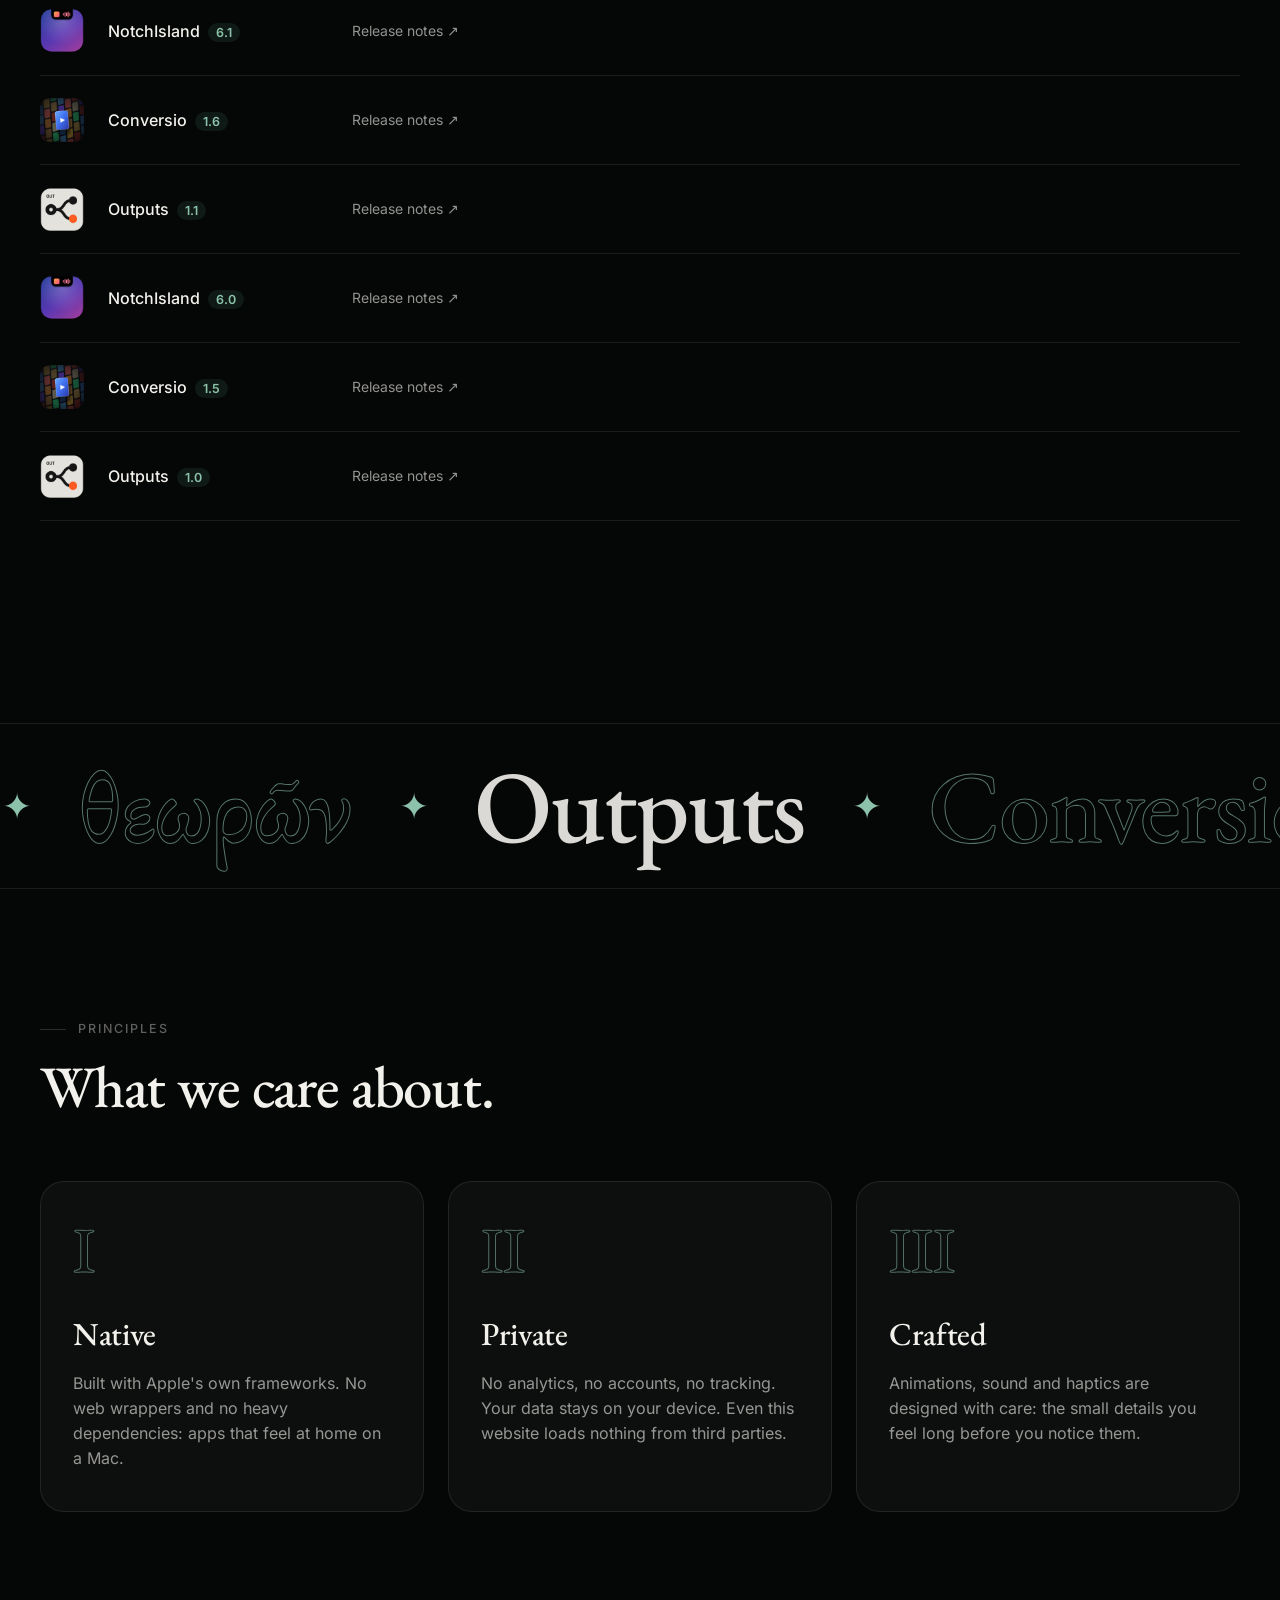
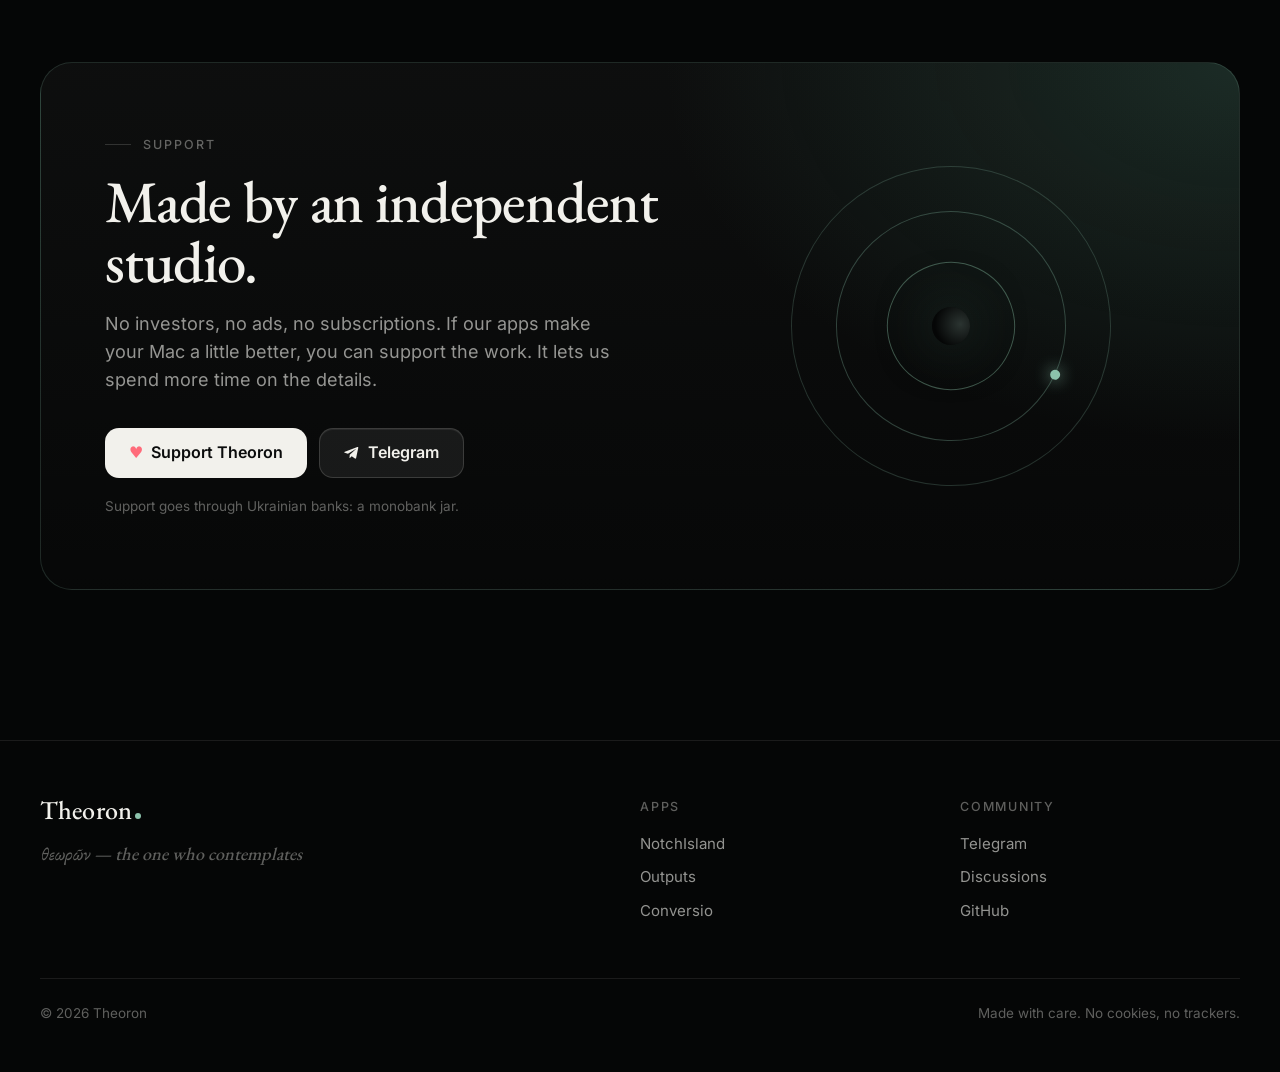
==== commit d6da071b: "Redraw the NotchIsland scene and sharpen the screenshots The NotchIsland stage is now drawn in HTML " ====
--- a/index.html
+++ b/index.html
@@ -72,10 +72,6 @@
       <a class="btn btn-ghost btn-lg" href="https://github.com/theoron-apps"><span data-i18n="hero.github">View on GitHub</span>&nbsp;→</a>
     </div>
   </div>
-  <div class="drag-hint" id="drag-hint" aria-hidden="true">
-    <svg viewBox="0 0 24 24"><path fill="none" stroke="currentColor" stroke-width="1.6" stroke-linecap="round" stroke-linejoin="round" d="M4.5 12a7.5 7.5 0 0 1 13.2-4.9M19.5 12a7.5 7.5 0 0 1-13.2 4.9M18 3.5v3.8h-3.8M6 20.5v-3.8h3.8"/></svg>
-    <span data-i18n="hero.drag">Drag to turn the sphere</span>
-  </div>
   <div class="hero-mark" aria-hidden="true">θεωρῶν</div>
 </section>
 
@@ -93,7 +89,38 @@
     <!-- NotchIsland -->
     <article class="app spot" id="notchisland" data-reveal>
       <div class="app-stage">
-        <img data-img-lang="assets/img/notchisland-{lang}.jpg" src="assets/img/notchisland-en.jpg" width="1600" height="747" loading="lazy" decoding="async" alt="NotchIsland playing music in the MacBook notch" data-i18n-alt="notch.alt">
+        <div class="notch-scene" role="img" aria-label="NotchIsland playing music in the MacBook notch" data-i18n-aria="notch.alt">
+          <div class="mac"><div class="screen">
+            <div class="menubar">
+              <b>Finder</b><span data-i18n="notch.file">File</span><span data-i18n="notch.edit">Edit</span>
+              <span class="mb-end">
+                <svg viewBox="0 0 16 16"><rect x="1.5" y="2.5" width="13" height="5" rx="2.5" fill="none" stroke="currentColor" stroke-width="1.4"/><circle cx="12" cy="5" r="1.5" fill="currentColor"/><rect x="1.5" y="9" width="13" height="5" rx="2.5" fill="none" stroke="currentColor" stroke-width="1.4"/><circle cx="4" cy="11.5" r="1.5" fill="currentColor"/></svg>
+                <span data-i18n="notch.date">Mon 27 Oct</span><span>9:41</span>
+              </span>
+            </div>
+            <div class="island">
+              <div class="np">
+                <div class="art"><i></i></div>
+                <div class="meta"><b>Golden Hour Drive</b><span>Neon Coast</span></div>
+                <div class="star"><svg viewBox="0 0 24 24"><path fill="currentColor" d="m12 3 2.7 5.6 6.1.8-4.5 4.2 1.1 6.1L12 16.8l-5.4 2.9 1.1-6.1-4.5-4.2 6.1-.8z"/></svg></div>
+                <div class="eq"><i></i><i></i><i></i><i></i><i></i><i></i><i></i></div>
+              </div>
+              <div class="prog"><span>1:24</span><div class="track"><i></i></div><span>-2:09</span></div>
+              <div class="ctrls">
+                <svg viewBox="0 0 24 24" class="dim"><path fill="none" stroke="currentColor" stroke-width="1.8" stroke-linecap="round" stroke-linejoin="round" d="M3 7h3.5c4 0 6 10 10 10H21M3 17h3.5c1.6 0 2.8-1.6 3.9-3.6M13.6 9.6C14.7 8 15.6 7 17 7h4M18.5 4.5 21 7l-2.5 2.5M18.5 14.5 21 17l-2.5 2.5"/></svg>
+                <svg viewBox="0 0 24 24"><path fill="currentColor" d="M11.5 6.5v11L4 12zM20 6.5v11L12.5 12z"/></svg>
+                <svg viewBox="0 0 24 24" class="big"><rect x="6.5" y="5" width="3.8" height="14" rx="1" fill="currentColor"/><rect x="13.7" y="5" width="3.8" height="14" rx="1" fill="currentColor"/></svg>
+                <svg viewBox="0 0 24 24"><path fill="currentColor" d="M4 6.5v11l7.5-5.5zM12.5 6.5v11L20 12z"/></svg>
+                <svg viewBox="0 0 24 24" class="dim"><path fill="none" stroke="currentColor" stroke-width="1.8" stroke-linecap="round" stroke-linejoin="round" d="M4 12V10a3 3 0 0 1 3-3h12M16 4l3 3-3 3M20 12v2a3 3 0 0 1-3 3H5M8 20l-3-3 3-3"/></svg>
+              </div>
+              <div class="vol"><svg viewBox="0 0 24 24"><path fill="currentColor" d="M4 9.5h3.5L12 5.5v13l-4.5-4H4z"/></svg><div class="track"><i></i></div></div>
+              <div class="dots"><i></i><i></i></div>
+            </div>
+            <div class="dock">
+              <img src="assets/img/notchisland-icon.png" alt=""><img src="assets/img/outputs-icon.png" alt=""><img src="assets/img/conversio-icon.png" alt="">
+            </div>
+          </div></div>
+        </div>
       </div>
       <div class="app-body">
         <div>
@@ -173,7 +200,7 @@
     <!-- Conversio -->
     <article class="app spot" id="conversio" data-reveal>
       <div class="app-stage">
-        <img data-img-lang="assets/img/conversio-{lang}.jpg" src="assets/img/conversio-en.jpg" width="1600" height="747" loading="lazy" decoding="async" alt="The Conversio game library on a Mac" data-i18n-alt="conversio.alt">
+        <img data-img-lang="assets/img/conversio-{lang}.webp" src="assets/img/conversio-en.webp" width="2400" height="1120" loading="lazy" decoding="async" alt="The Conversio game library on a Mac" data-i18n-alt="conversio.alt">
       </div>
       <div class="app-body">
         <div>
--- a/assets/css/site.css
+++ b/assets/css/site.css
@@ -94,13 +94,6 @@
 .hero-copy > :nth-child(3) { animation-delay: .45s; } .hero-copy > :nth-child(4) { animation-delay: .6s; }
 @keyframes rise { from { opacity: 0; transform: translateY(28px); filter: blur(6px); } }
 #sphere { touch-action: pan-y; }
-.drag-hint { position: absolute; z-index: 2; left: 72%; bottom: 9%; transform: translateX(-50%); display: flex; align-items: center; gap: 8px; padding: 7px 14px 7px 11px;
-  border-radius: 999px; border: 1px solid var(--line); background: rgba(5, 6, 6, .5); backdrop-filter: blur(8px); font-size: 13px; color: var(--muted);
-  pointer-events: none; opacity: 0; transition: opacity .8s var(--ease) 1.6s; white-space: nowrap; }
-.drag-hint svg { width: 16px; height: 16px; animation: wobble 2.8s ease-in-out infinite; }
-.hero.sphere-ready .drag-hint { opacity: 1; }
-.hero .drag-hint.used { opacity: 0; transition-delay: 0s; }
-@keyframes wobble { 50% { transform: rotate(-35deg); } }
 .pill { display: inline-flex; align-items: center; gap: 10px; min-height: 34px; padding: 6px 14px 6px 12px; border-radius: 999px; font-size: 14px; color: var(--muted);
   border: 1px solid rgba(140, 194, 171, .28); background: rgba(63, 117, 97, .1); transition: border-color .25s, background .25s; }
 .pill:hover { border-color: rgba(140, 194, 171, .55); background: rgba(63, 117, 97, .16); }
@@ -129,8 +122,8 @@
 .app { position: relative; border-radius: 28px; overflow: hidden; background: linear-gradient(180deg, rgba(242, 241, 236, .045), rgba(242, 241, 236, .015));
   border: 1px solid var(--line); box-shadow: inset 0 1px 0 rgba(255, 255, 255, .05); }
 .app + .app { margin-top: 32px; }
-.app-stage { position: relative; aspect-ratio: 2400 / 1120; overflow: hidden; background: #08090a; border-bottom: 1px solid var(--line); }
-.app-stage img { width: 100%; height: 100%; object-fit: cover; transform: scale(1.08); will-change: transform; }
+.app-stage { container-type: inline-size; position: relative; aspect-ratio: 2400 / 1120; overflow: hidden; background: #08090a; border-bottom: 1px solid var(--line); }
+.app-stage img { width: 100%; height: 100%; object-fit: cover; transform: scale(1.04); will-change: transform; }
 .app[data-reveal] { transform: perspective(1400px) translateY(80px) rotateX(10deg) scale(.96); transform-origin: 50% 0; transition: opacity 1.1s var(--ease), transform 1.4s var(--ease); }
 .app[data-reveal].in { transform: none; }
 .app .features li { opacity: 0; transform: translateX(-14px); transition: opacity .8s var(--ease), transform .8s var(--ease); }
@@ -157,6 +150,62 @@
 .features li:last-child { border-bottom: 1px solid var(--line); }
 .features li::before { content: ""; width: 7px; height: 7px; margin: 8px 0 0 2px; border-radius: 50%; border: 1.5px solid var(--green); }
 .features b { color: var(--ink); font-weight: 500; }
+
+/* NotchIsland stage: the island drawn in HTML, sized in container units so it stays sharp */
+.notch-scene { position: absolute; inset: 0; background: radial-gradient(70% 60% at 50% 0%, #17151f, #08080b 70%); overflow: hidden; }
+.notch-scene .mac { position: absolute; left: 9.4cqw; right: 9.4cqw; top: 5cqw; bottom: -4cqw; border-radius: 3.4cqw 3.4cqw 0 0; padding: 1cqw 1cqw 0;
+  background: linear-gradient(#2a2a30, #151519); box-shadow: 0 0 0 .12cqw rgba(255, 255, 255, .08) inset, 0 3cqw 8cqw rgba(0, 0, 0, .6); }
+.notch-scene .screen { position: relative; height: 100%; border-radius: 2.4cqw 2.4cqw 0 0; overflow: hidden;
+  background: radial-gradient(55% 70% at 18% 30%, rgba(122, 64, 190, .85), transparent 70%), radial-gradient(50% 70% at 86% 40%, rgba(66, 76, 205, .75), transparent 70%),
+  radial-gradient(70% 45% at 40% 92%, rgba(208, 72, 140, .35), transparent 70%), linear-gradient(180deg, #2b1f63, #1d1747 60%, #120f2b); }
+.notch-scene .screen::after { content: ""; position: absolute; inset: auto 0 0; height: 40%; background: linear-gradient(transparent, rgba(8, 8, 11, .75)); }
+.notch-scene .menubar { position: absolute; left: 0; right: 0; top: 0; height: 3.4cqw; display: flex; align-items: center; gap: 2cqw; padding: 0 2.6cqw;
+  font-size: 1.35cqw; font-weight: 500; color: rgba(255, 255, 255, .92); }
+.notch-scene .menubar b { font-weight: 700; }
+.notch-scene .mb-end { margin-left: auto; display: flex; align-items: center; gap: 1.6cqw; }
+.notch-scene .mb-end svg { width: 1.5cqw; height: 1.5cqw; }
+.notch-scene .island { position: absolute; left: 50%; top: -1cqw; width: 39.2cqw; transform: translateX(-50%); padding: 4.4cqw 2.6cqw 1.3cqw; border-radius: 0 0 3.2cqw 3.2cqw;
+  color: #fff; border: .3cqw solid transparent; border-top: 0;
+  background-image: linear-gradient(#000, #000), linear-gradient(90deg, #f0a35c, #e86a6a 55%, #d85476); background-origin: border-box; background-clip: padding-box, border-box;
+  box-shadow: 0 0 2.6cqw rgba(232, 106, 106, .35), 0 1.4cqw 4cqw rgba(0, 0, 0, .55); animation: island-glow 4s ease-in-out infinite; }
+@keyframes island-glow { 50% { box-shadow: 0 0 4cqw rgba(240, 150, 100, .5), 0 1.4cqw 4cqw rgba(0, 0, 0, .55); } }
+.notch-scene .np { display: flex; align-items: center; gap: 1.5cqw; }
+.notch-scene .art { position: relative; width: 4.6cqw; height: 4.6cqw; flex: none; border-radius: 1cqw; overflow: hidden;
+  background: linear-gradient(180deg, #ffc56a 0%, #f59a5b 45%, #ec6b6b 100%); }
+.notch-scene .art i { position: absolute; left: 50%; top: 22%; width: 1.9cqw; height: 1.9cqw; margin-left: -.95cqw; border-radius: 50%; background: #ffe6a8; }
+.notch-scene .art::after { content: ""; position: absolute; left: 0; right: 0; bottom: 0; height: 42%;
+  background: repeating-linear-gradient(180deg, #ec6b6b 0 .28cqw, #f3a0a0 .28cqw .5cqw); }
+.notch-scene .meta { display: grid; gap: .25cqw; min-width: 0; }
+.notch-scene .meta b { font-size: 1.5cqw; font-weight: 600; white-space: nowrap; }
+.notch-scene .meta span { font-size: 1.3cqw; color: rgba(255, 255, 255, .6); }
+.notch-scene .star { margin-left: auto; width: 2.8cqw; height: 2.8cqw; display: grid; place-items: center; border-radius: 50%; background: #1f1f22; }
+.notch-scene .star svg { width: 1.4cqw; height: 1.4cqw; }
+.notch-scene .eq { display: flex; align-items: center; gap: .26cqw; height: 2.4cqw; }
+.notch-scene .eq i { width: .26cqw; height: 100%; border-radius: .2cqw; background: linear-gradient(#f0a35c, #e8607a); transform-origin: center; animation: eq 1s ease-in-out infinite alternate; }
+.notch-scene .eq i:nth-child(1) { animation-delay: -.2s; } .notch-scene .eq i:nth-child(2) { animation-delay: -.7s; animation-duration: .8s; }
+.notch-scene .eq i:nth-child(3) { animation-delay: -.4s; animation-duration: 1.2s; } .notch-scene .eq i:nth-child(4) { animation-delay: -.9s; }
+.notch-scene .eq i:nth-child(5) { animation-delay: -.1s; animation-duration: .9s; } .notch-scene .eq i:nth-child(6) { animation-delay: -.6s; animation-duration: 1.1s; }
+.notch-scene .eq i:nth-child(7) { animation-delay: -.3s; animation-duration: .7s; }
+@keyframes eq { from { transform: scaleY(.25); } to { transform: scaleY(1); } }
+.notch-scene .prog { display: flex; align-items: center; gap: 1.4cqw; margin-top: 1.6cqw; font-size: 1.05cqw; color: rgba(255, 255, 255, .55); font-variant-numeric: tabular-nums; }
+.notch-scene .track { flex: 1; height: .42cqw; border-radius: 1cqw; background: rgba(255, 255, 255, .18); overflow: hidden; }
+.notch-scene .track i { display: block; height: 100%; width: 40%; border-radius: inherit; background: #fff; }
+.notch-scene .prog .track i { animation: progress 30s linear infinite; }
+@keyframes progress { from { width: 38%; } to { width: 62%; } }
+.notch-scene .ctrls { display: flex; align-items: center; justify-content: space-between; margin: 1.5cqw .6cqw 0; }
+.notch-scene .ctrls svg { width: 2.3cqw; height: 2.3cqw; }
+.notch-scene .ctrls svg.big { width: 2.9cqw; height: 2.9cqw; }
+.notch-scene .ctrls svg.dim { opacity: .55; width: 1.9cqw; }
+.notch-scene .vol { display: flex; align-items: center; gap: 1.2cqw; margin-top: 1.5cqw; color: rgba(255, 255, 255, .55); }
+.notch-scene .vol svg { width: 1.3cqw; height: 1.3cqw; }
+.notch-scene .vol .track i { width: 70%; }
+.notch-scene .dots { display: flex; justify-content: center; gap: .4cqw; margin-top: 1.1cqw; }
+.notch-scene .dots i { width: .5cqw; height: .5cqw; border-radius: 1cqw; background: rgba(255, 255, 255, .35); }
+.notch-scene .dots i:first-child { width: 1.3cqw; background: #fff; }
+.notch-scene .dock { position: absolute; z-index: 1; left: 50%; bottom: 5.4cqw; transform: translateX(-50%); display: flex; gap: 1.1cqw; padding: .9cqw 1.1cqw;
+  border-radius: 1.8cqw; background: rgba(255, 255, 255, .12); border: .08cqw solid rgba(255, 255, 255, .18); backdrop-filter: blur(1.2cqw); -webkit-backdrop-filter: blur(1.2cqw); }
+.notch-scene .dock img { width: 4.2cqw; height: 4.2cqw; filter: drop-shadow(0 .4cqw .8cqw rgba(0, 0, 0, .35)); }
+.notch-scene .dock::after { content: ""; position: absolute; left: calc(1.1cqw + 2.1cqw - .25cqw); bottom: .25cqw; width: .5cqw; height: .5cqw; border-radius: 50%; background: rgba(255, 255, 255, .8); }
 
 /* Outputs stage: an illustrated patch bay */
 .patch { position: absolute; inset: 0; background: radial-gradient(60% 90% at 26% 50%, rgba(255, 122, 60, .10), transparent 60%), radial-gradient(70% 80% at 80% 50%, rgba(63, 117, 97, .14), transparent 65%), #08090a; }
@@ -256,7 +305,7 @@
 @media (prefers-reduced-motion: reduce) {
   html { scroll-behavior: auto; }
   [data-reveal] { opacity: 1; transform: none; transition: none; }
-  .pill .dot, .patch .pulse, .chip .meter i, .support-orbit em, .drag-hint svg, .hero-copy > * { animation: none; }
+  .pill .dot, .patch .pulse, .chip .meter i, .support-orbit em, .hero-copy > *, .notch-scene .island, .notch-scene .eq i, .notch-scene .track i { animation: none; }
   .w > span, .app .features li, .releases-list .rel, .principle .num { transform: none; opacity: 1; transition: none; }
   .app[data-reveal] { transform: none; }
   .patch .cable { stroke-dashoffset: 0; transition: none; } .patch .pulse { opacity: 1; }
@@ -277,7 +326,6 @@
 }
 /* Portrait screens: the sphere sits above the text (sphere.js uses the same 1.1 aspect rule). */
 @media (max-aspect-ratio: 11/10) {
-  .drag-hint { left: 50%; bottom: auto; top: 44svh; }
   .hero-copy { padding-top: 52svh; padding-bottom: 72px; }
   .hero::after { right: auto; left: 50%; top: 26%; transform: translate(-50%, -50%); width: 120vw; height: 120vw; }
   .sphere-fallback { width: min(78vw, 560px); right: 50%; top: 25%; transform: translate(50%, -50%); }
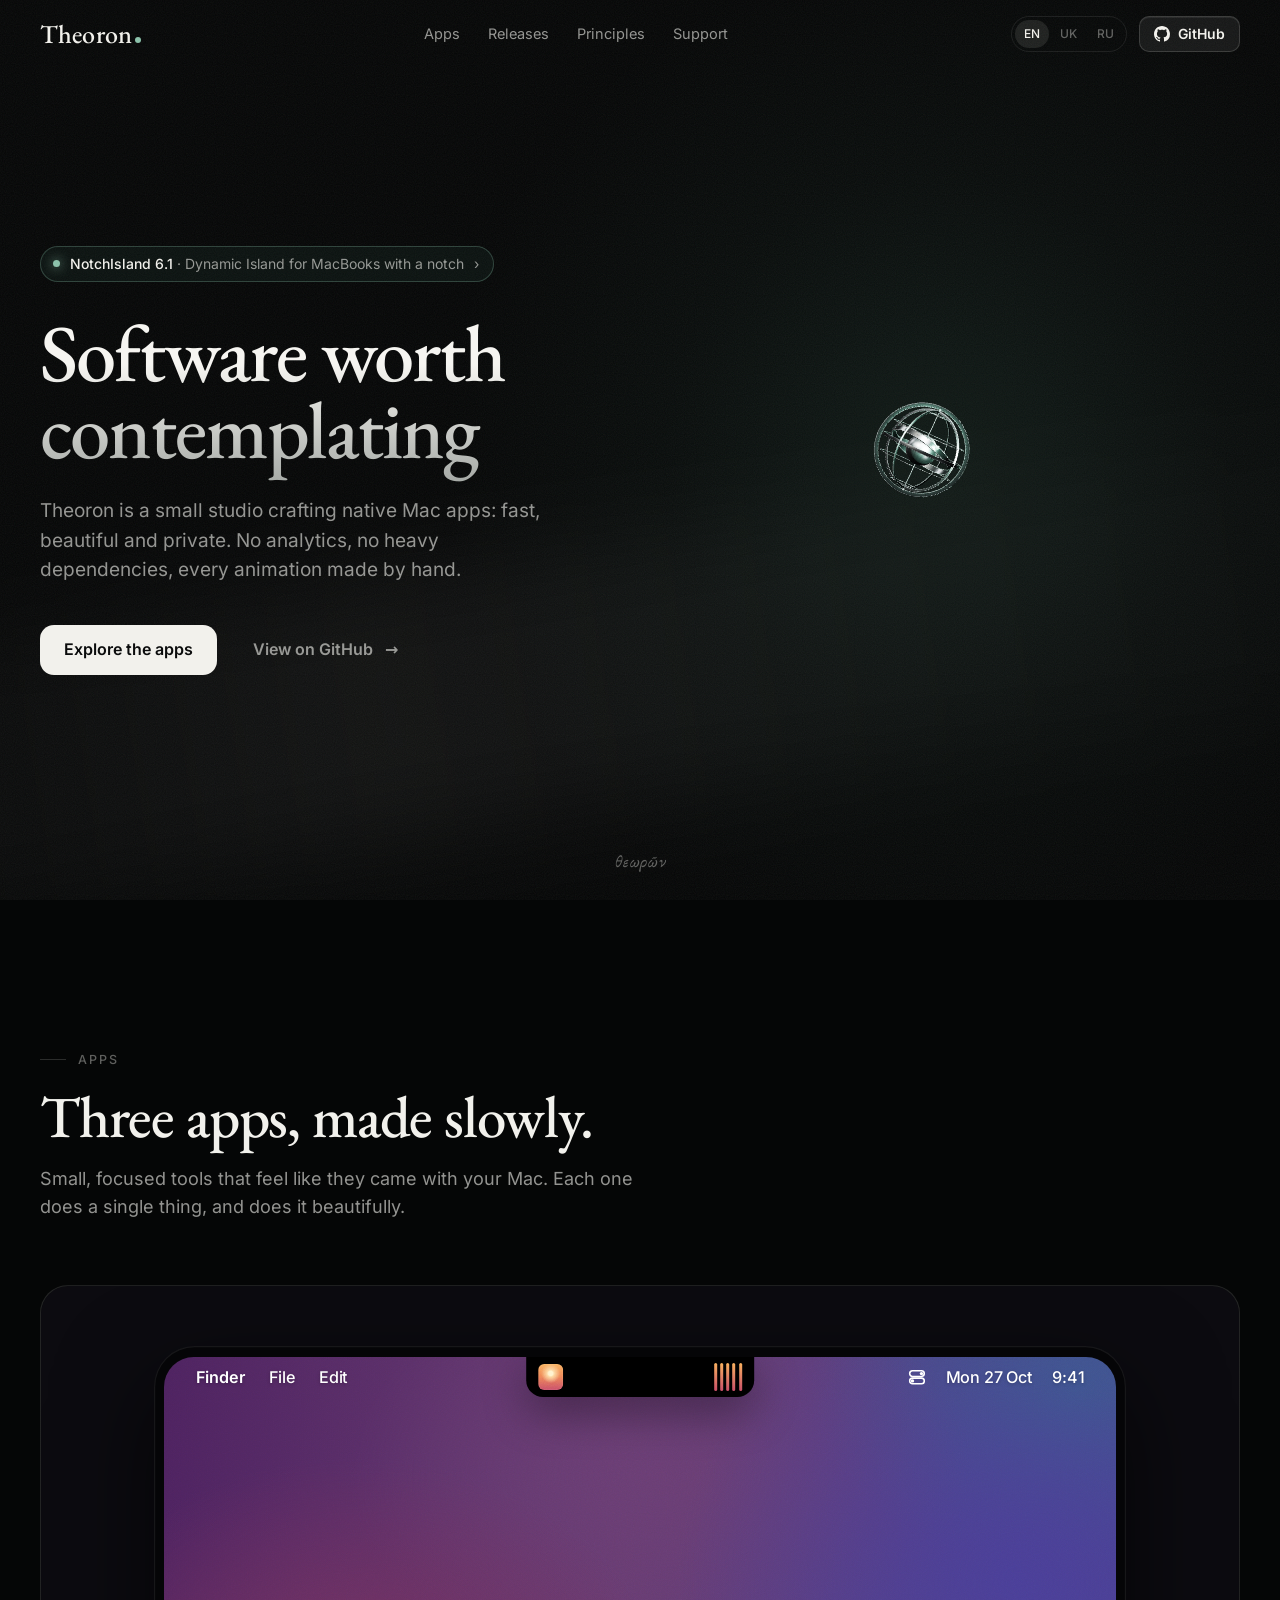
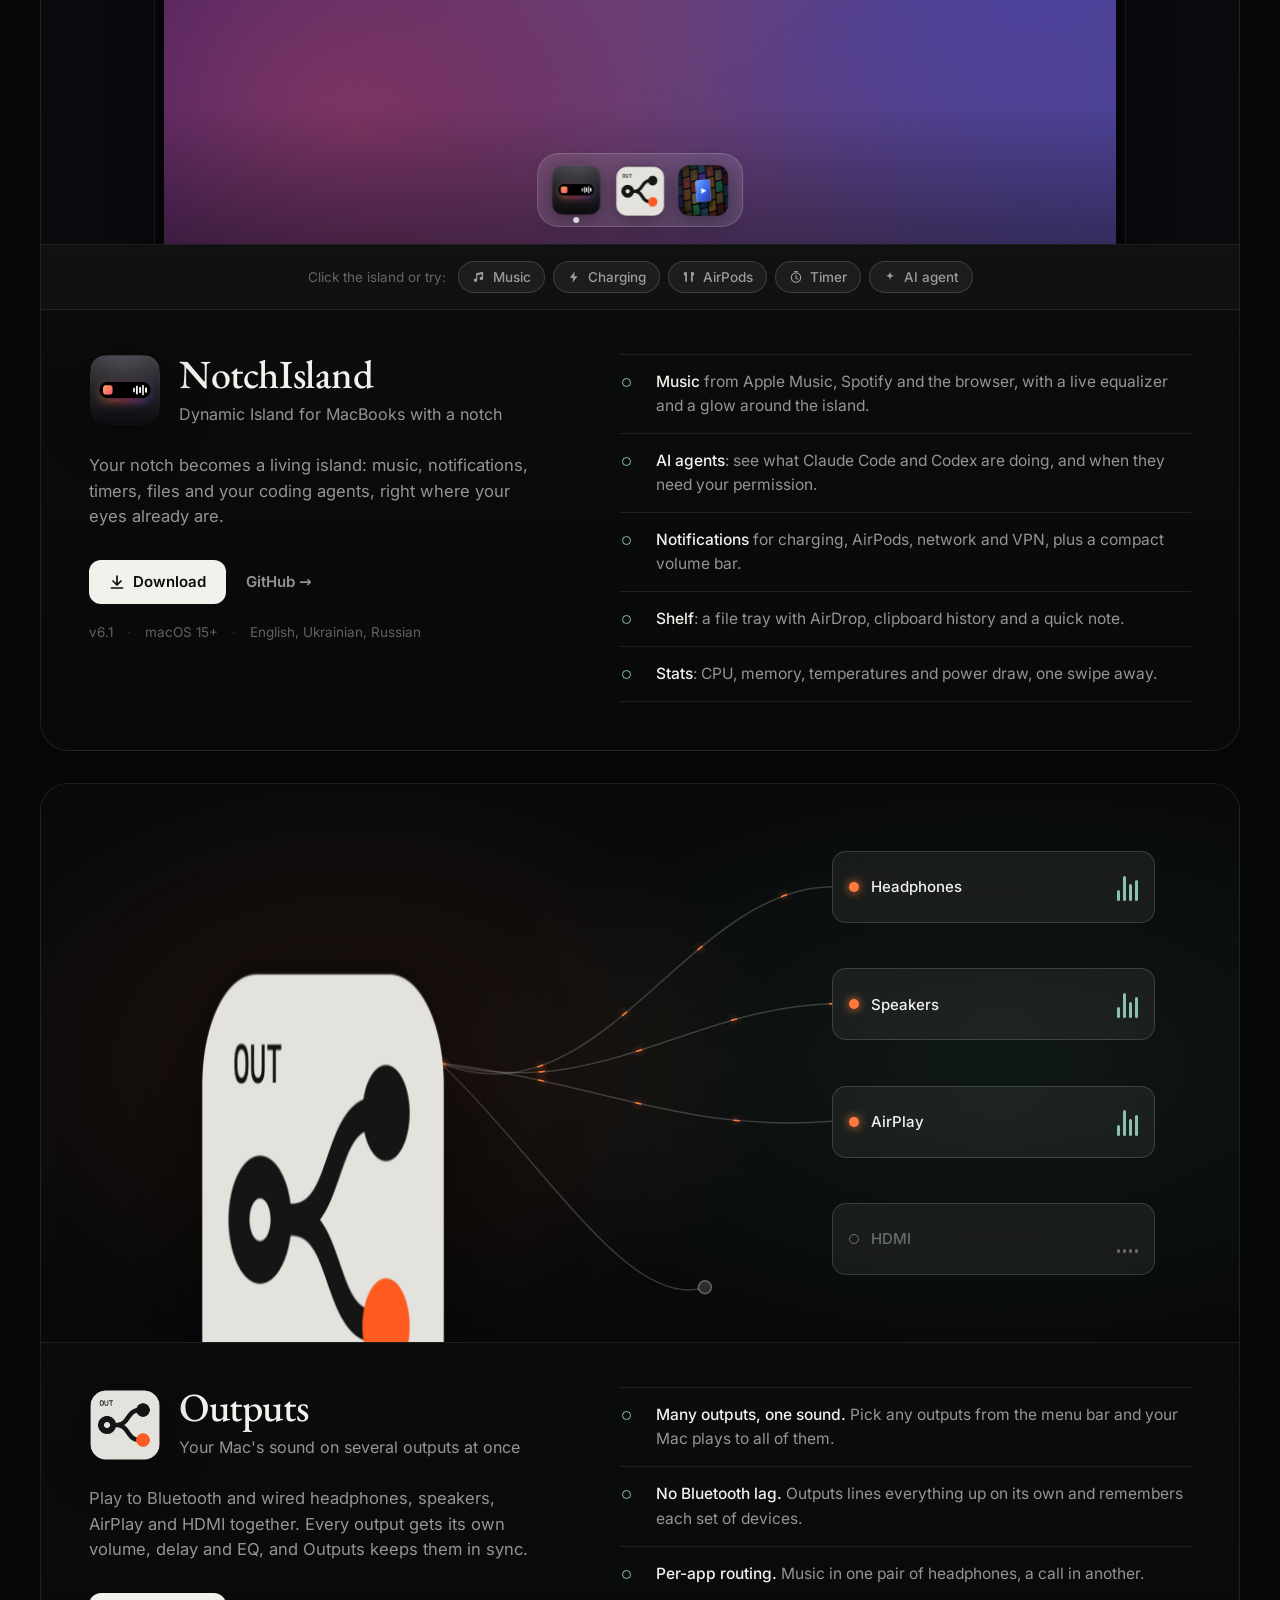
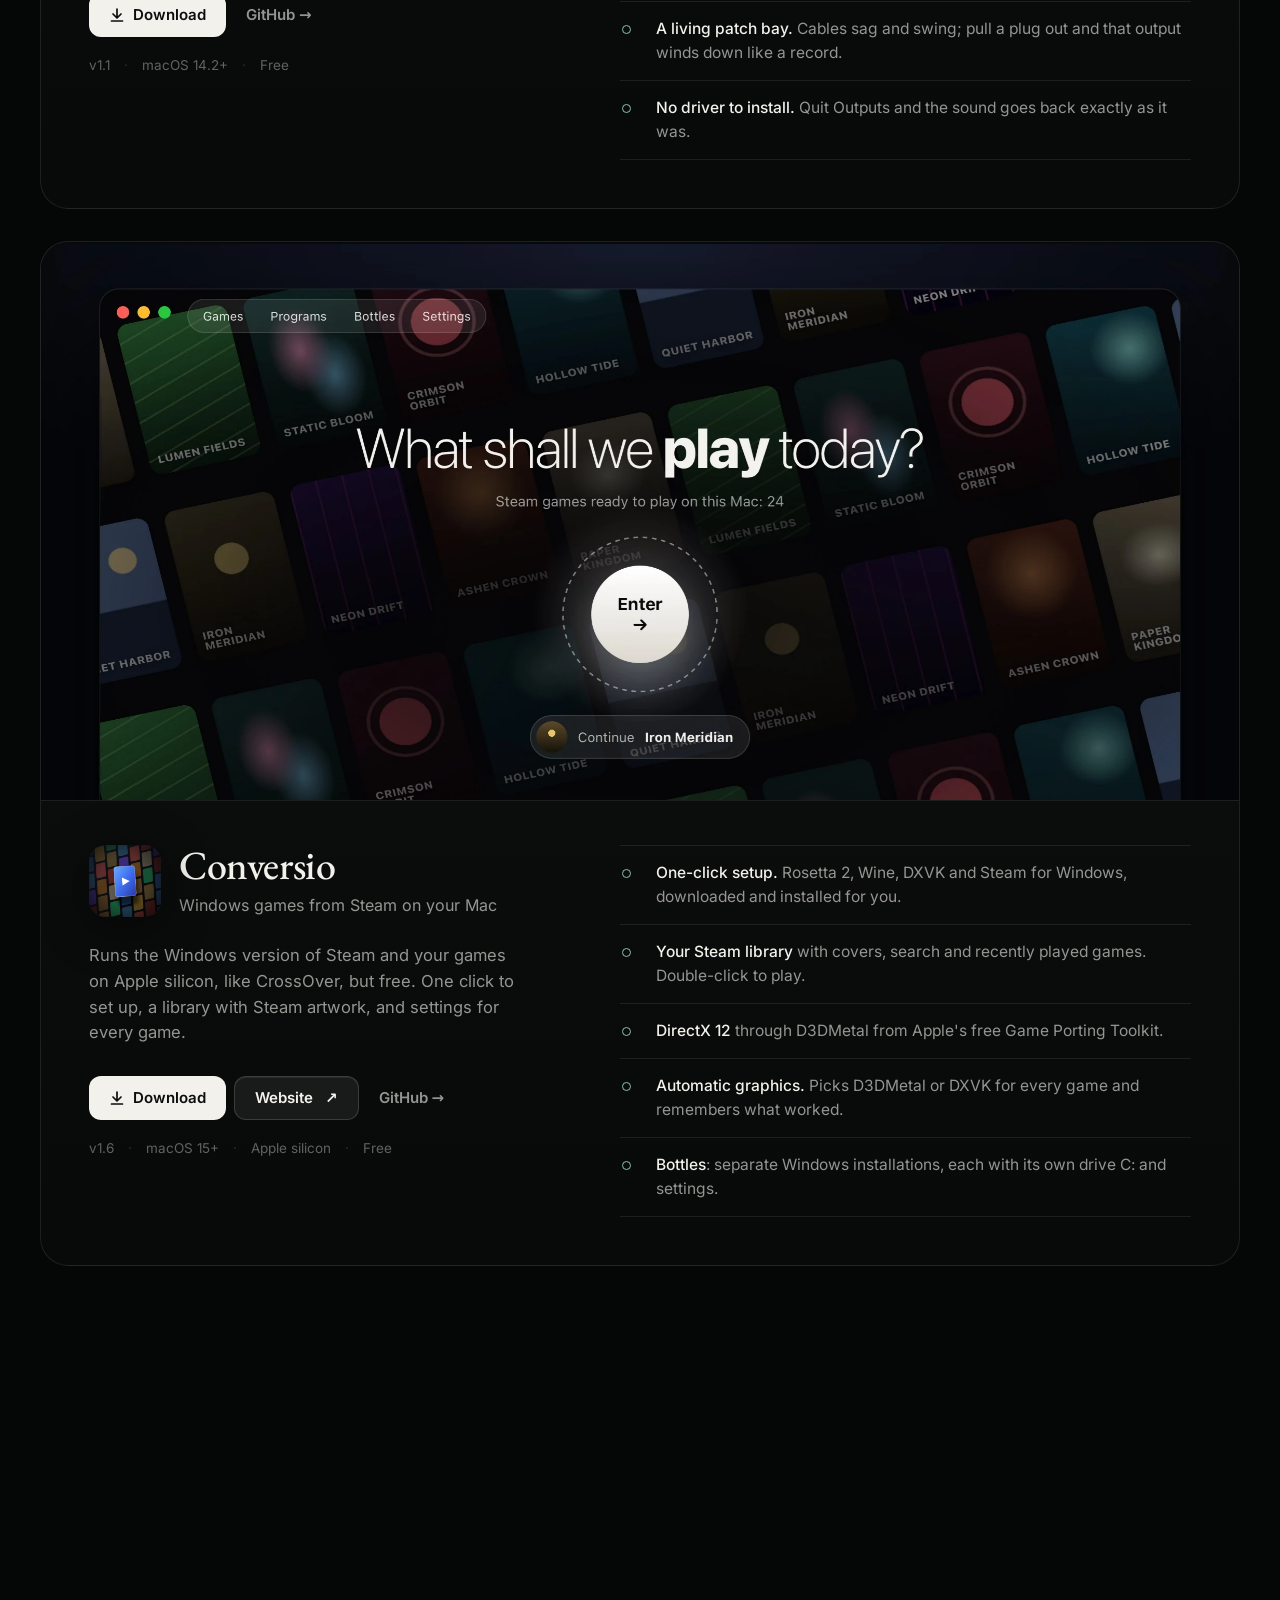
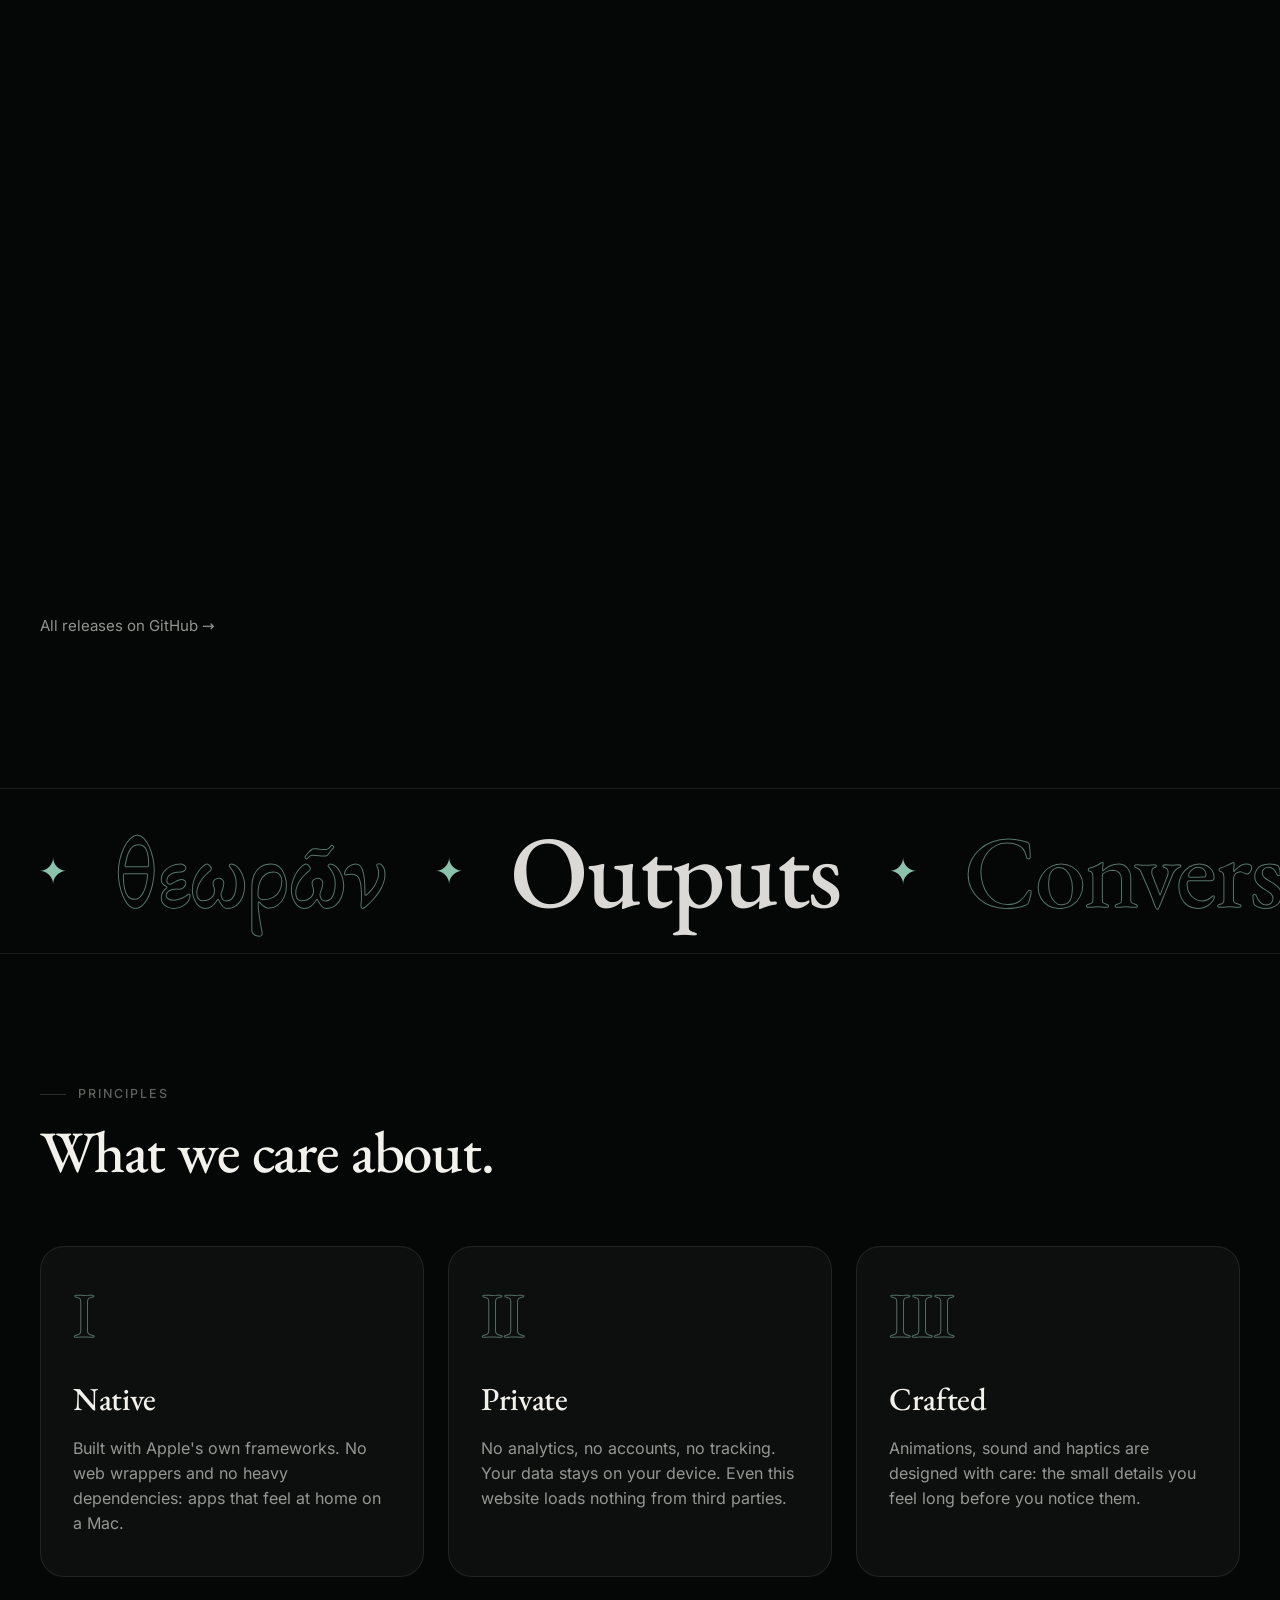
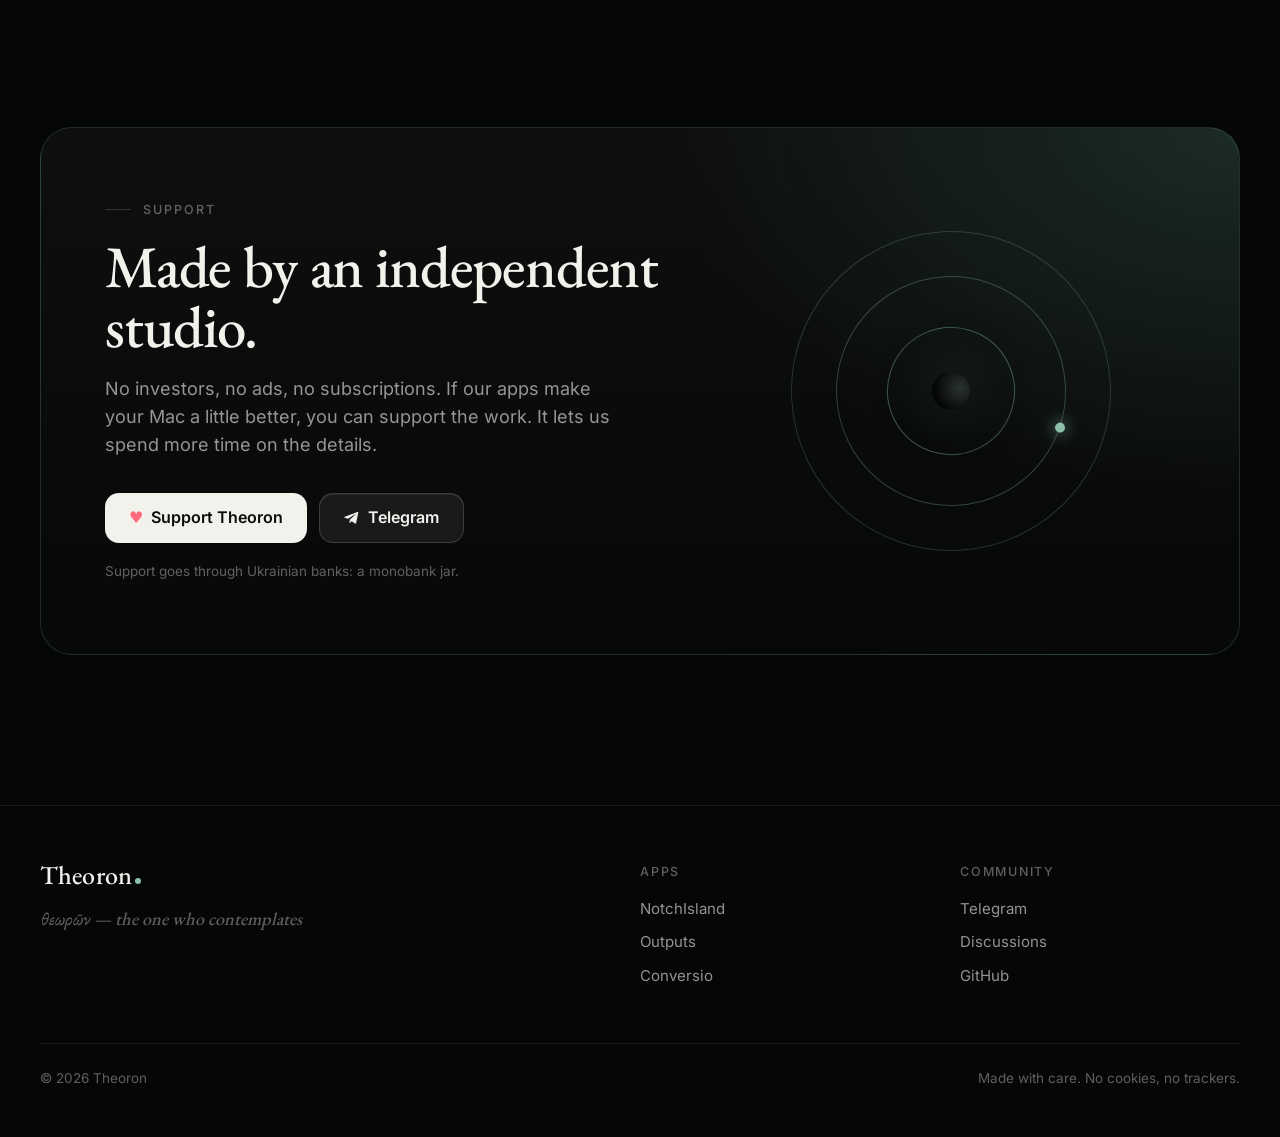
==== commit 0dbfc69d: "Make the NotchIsland island interactive and use the avatar as the tab icon Click the island and it o" ====
--- a/index.html
+++ b/index.html
@@ -16,7 +16,10 @@
 <meta property="og:image:width" content="1200">
 <meta property="og:image:height" content="630">
 <meta name="twitter:card" content="summary_large_image">
-<link rel="icon" href="favicon.svg" type="image/svg+xml">
+<link rel="icon" href="favicon.ico" sizes="48x48">
+<link rel="icon" href="favicon-32.png" type="image/png" sizes="32x32">
+<link rel="icon" href="favicon-16.png" type="image/png" sizes="16x16">
+<link rel="manifest" href="site.webmanifest">
 <link rel="apple-touch-icon" href="assets/img/apple-touch-icon.png">
 <link rel="preload" href="assets/fonts/eb-garamond-latin-500-normal.woff2" as="font" type="font/woff2" crossorigin>
 <link rel="preload" href="assets/fonts/inter-latin-400-normal.woff2" as="font" type="font/woff2" crossorigin>
@@ -89,7 +92,7 @@
     <!-- NotchIsland -->
     <article class="app spot" id="notchisland" data-reveal>
       <div class="app-stage">
-        <div class="notch-scene" role="img" aria-label="NotchIsland playing music in the MacBook notch" data-i18n-aria="notch.alt">
+        <div class="notch-scene" role="group" aria-label="NotchIsland playing music in the MacBook notch" data-i18n-aria="notch.alt">
           <div class="mac"><div class="screen">
             <div class="menubar">
               <b>Finder</b><span data-i18n="notch.file">File</span><span data-i18n="notch.edit">Edit</span>
@@ -98,29 +101,97 @@
                 <span data-i18n="notch.date">Mon 27 Oct</span><span>9:41</span>
               </span>
             </div>
-            <div class="island">
-              <div class="np">
-                <div class="art"><i></i></div>
-                <div class="meta"><b>Golden Hour Drive</b><span>Neon Coast</span></div>
-                <div class="star"><svg viewBox="0 0 24 24"><path fill="currentColor" d="m12 3 2.7 5.6 6.1.8-4.5 4.2 1.1 6.1L12 16.8l-5.4 2.9 1.1-6.1-4.5-4.2 6.1-.8z"/></svg></div>
-                <div class="eq"><i></i><i></i><i></i><i></i><i></i><i></i><i></i></div>
-              </div>
-              <div class="prog"><span>1:24</span><div class="track"><i></i></div><span>-2:09</span></div>
-              <div class="ctrls">
-                <svg viewBox="0 0 24 24" class="dim"><path fill="none" stroke="currentColor" stroke-width="1.8" stroke-linecap="round" stroke-linejoin="round" d="M3 7h3.5c4 0 6 10 10 10H21M3 17h3.5c1.6 0 2.8-1.6 3.9-3.6M13.6 9.6C14.7 8 15.6 7 17 7h4M18.5 4.5 21 7l-2.5 2.5M18.5 14.5 21 17l-2.5 2.5"/></svg>
-                <svg viewBox="0 0 24 24"><path fill="currentColor" d="M11.5 6.5v11L4 12zM20 6.5v11L12.5 12z"/></svg>
-                <svg viewBox="0 0 24 24" class="big"><rect x="6.5" y="5" width="3.8" height="14" rx="1" fill="currentColor"/><rect x="13.7" y="5" width="3.8" height="14" rx="1" fill="currentColor"/></svg>
-                <svg viewBox="0 0 24 24"><path fill="currentColor" d="M4 6.5v11l7.5-5.5zM12.5 6.5v11L20 12z"/></svg>
-                <svg viewBox="0 0 24 24" class="dim"><path fill="none" stroke="currentColor" stroke-width="1.8" stroke-linecap="round" stroke-linejoin="round" d="M4 12V10a3 3 0 0 1 3-3h12M16 4l3 3-3 3M20 12v2a3 3 0 0 1-3 3H5M8 20l-3-3 3-3"/></svg>
-              </div>
-              <div class="vol"><svg viewBox="0 0 24 24"><path fill="currentColor" d="M4 9.5h3.5L12 5.5v13l-4.5-4H4z"/></svg><div class="track"><i></i></div></div>
-              <div class="dots"><i></i><i></i></div>
+            <div class="island" id="island" data-state="compact">
+              <button type="button" class="isl-hit" aria-label="Open NotchIsland" data-i18n-aria="isl.aria"></button>
+              <div class="v v-compact" aria-hidden="true">
+                <span class="art art-sm"><i></i></span>
+                <span class="eq eq-sm"><i></i><i></i><i></i><i></i><i></i></span>
+              </div>
+              <div class="v v-charging" aria-hidden="true">
+                <span data-i18n="isl.charging">Charging</span>
+                <span class="ok">80% <svg viewBox="0 0 28 14"><rect x=".75" y=".75" width="23" height="12.5" rx="3.5" fill="none" stroke="currentColor" stroke-width="1.5"/><rect x="3" y="3" width="15" height="8" rx="1.6" fill="currentColor"/><path d="M25.8 5v4" stroke="currentColor" stroke-width="2" stroke-linecap="round"/></svg></span>
+              </div>
+              <div class="v v-airpods" aria-hidden="true">
+                <div class="row">
+                  <svg viewBox="0 0 24 24" class="pods"><path fill="currentColor" d="M6.5 3a3.5 3.5 0 0 0-1 6.86V19a1.5 1.5 0 0 0 3 0V6.6A3.5 3.5 0 0 0 6.5 3Zm11 0a3.5 3.5 0 0 0-2 .6V19a1.5 1.5 0 0 0 3 0V9.86A3.5 3.5 0 0 0 17.5 3Z"/></svg>
+                  <span class="ok" data-i18n="isl.connected">Connected</span>
+                </div>
+                <b>AirPods Pro</b>
+              </div>
+              <div class="v v-timerdone" aria-hidden="true">
+                <svg viewBox="0 0 24 24" class="tm-ico"><circle cx="12" cy="13" r="8" fill="none" stroke="currentColor" stroke-width="2"/><path d="M12 9v4.5l3 2M9.5 2.5h5" fill="none" stroke="currentColor" stroke-width="2" stroke-linecap="round"/></svg>
+                <span data-i18n="isl.timerDone">Timer done</span>
+              </div>
+              <div class="v v-agent" aria-hidden="true">
+                <div class="row">
+                  <svg viewBox="0 0 24 24" class="spark"><path fill="currentColor" d="M12 2.5c.5 4.6 2.6 6.9 7.5 7.5-4.9.6-7 2.9-7.5 7.5-.5-4.6-2.6-6.9-7.5-7.5 4.9-.6 7-2.9 7.5-7.5Zm6.5 11c.2 1.9 1 2.8 3 3-2 .2-2.8 1.1-3 3-.2-1.9-1-2.8-3-3 2-.2 2.8-1.1 3-3Z"/></svg>
+                  <span class="agent-right">
+                    <span class="agent-time">0:00</span><i class="spin"></i>
+                    <svg viewBox="0 0 24 24" class="hand"><path fill="currentColor" d="M8.5 11V4.8a1.3 1.3 0 0 1 2.6 0V10h.4V3.6a1.3 1.3 0 0 1 2.6 0V10h.4V4.8a1.3 1.3 0 0 1 2.6 0V10.6h.3V7.4a1.3 1.3 0 0 1 2.6 0v6.8c0 4.4-2.7 7.3-6.6 7.3-2.4 0-4-.9-5.4-2.9l-3.4-5c-.5-.8-.3-1.7.4-2.1.7-.4 1.5-.2 2 .5l1.5 2.2Z"/></svg>
+                    <svg viewBox="0 0 24 24" class="check"><circle cx="12" cy="12" r="10" fill="currentColor"/><path d="m7.5 12.3 3 3 6-6.3" fill="none" stroke="#000" stroke-width="2.4" stroke-linecap="round" stroke-linejoin="round"/></svg>
+                  </span>
+                </div>
+                <div class="agent-line"><b>NotchIsland</b> · <span class="ph ph-work" data-i18n="isl.editing">Editing SettingsView.swift</span><span class="ph ph-ask" data-i18n="isl.ask">Needs permission</span><span class="ph ph-done" data-i18n="isl.done">Done</span></div>
+              </div>
+              <div class="v v-expanded">
+                <div class="pages"><div class="pages-track">
+                  <section class="pg pg-player">
+                    <div class="np">
+                      <div class="art"><i></i></div>
+                      <div class="meta"><b class="t-title">Golden Hour Drive</b><span class="t-artist">Neon Coast</span></div>
+                      <button type="button" class="star" data-act="star" aria-pressed="false" aria-label="Favourite" data-i18n-aria="isl.star"><svg viewBox="0 0 24 24"><path fill="currentColor" d="m12 3 2.7 5.6 6.1.8-4.5 4.2 1.1 6.1L12 16.8l-5.4 2.9 1.1-6.1-4.5-4.2 6.1-.8z"/></svg></button>
+                      <div class="eq"><i></i><i></i><i></i><i></i><i></i><i></i><i></i></div>
+                    </div>
+                    <div class="prog"><span class="t-el">1:24</span><div class="track" data-seek><i></i></div><span class="t-rem">-2:09</span></div>
+                    <div class="ctrls">
+                      <button type="button" class="dim" data-act="shuffle" aria-pressed="false" aria-label="Shuffle" data-i18n-aria="isl.shuffle"><svg viewBox="0 0 24 24"><path fill="none" stroke="currentColor" stroke-width="1.8" stroke-linecap="round" stroke-linejoin="round" d="M3 7h3.5c4 0 6 10 10 10H21M3 17h3.5c1.6 0 2.8-1.6 3.9-3.6M13.6 9.6C14.7 8 15.6 7 17 7h4M18.5 4.5 21 7l-2.5 2.5M18.5 14.5 21 17l-2.5 2.5"/></svg></button>
+                      <button type="button" data-act="prev" aria-label="Previous" data-i18n-aria="isl.prev"><svg viewBox="0 0 24 24"><path fill="currentColor" d="M11.5 6.5v11L4 12zM20 6.5v11L12.5 12z"/></svg></button>
+                      <button type="button" class="big" data-act="play" aria-label="Play or pause" data-i18n-aria="isl.play"><svg viewBox="0 0 24 24" class="i-pause"><rect x="6.5" y="5" width="3.8" height="14" rx="1" fill="currentColor"/><rect x="13.7" y="5" width="3.8" height="14" rx="1" fill="currentColor"/></svg><svg viewBox="0 0 24 24" class="i-play"><path fill="currentColor" d="M7 4.8v14.4c0 .8.9 1.3 1.6.8l10.6-7.2a1 1 0 0 0 0-1.6L8.6 4c-.7-.5-1.6 0-1.6.8Z"/></svg></button>
+                      <button type="button" data-act="next" aria-label="Next" data-i18n-aria="isl.next"><svg viewBox="0 0 24 24"><path fill="currentColor" d="M4 6.5v11l7.5-5.5zM12.5 6.5v11L20 12z"/></svg></button>
+                      <button type="button" class="dim" data-act="repeat" aria-pressed="false" aria-label="Repeat" data-i18n-aria="isl.repeat"><svg viewBox="0 0 24 24"><path fill="none" stroke="currentColor" stroke-width="1.8" stroke-linecap="round" stroke-linejoin="round" d="M4 12V10a3 3 0 0 1 3-3h12M16 4l3 3-3 3M20 12v2a3 3 0 0 1-3 3H5M8 20l-3-3 3-3"/></svg></button>
+                    </div>
+                    <div class="vol"><svg viewBox="0 0 24 24"><path fill="currentColor" d="M4 9.5h3.5L12 5.5v13l-4.5-4H4z"/></svg><div class="track" data-vol><i></i></div></div>
+                  </section>
+                  <section class="pg pg-stats">
+                    <div class="rings">
+                      <div class="ring" data-stat="cpu" style="--c: #30d158"><svg viewBox="0 0 36 36"><circle class="rb" cx="18" cy="18" r="15"/><circle class="rv" cx="18" cy="18" r="15" pathLength="100"/></svg><b class="rn">9%</b><span>CPU</span><small class="rs">53 °C</small></div>
+                      <div class="ring" data-stat="mem" style="--c: #ffd60a"><svg viewBox="0 0 36 36"><circle class="rb" cx="18" cy="18" r="15"/><circle class="rv" cx="18" cy="18" r="15" pathLength="100"/></svg><b class="rn">71%</b><span><span data-i18n="isl.memory">Memory</span></span><small class="rs">16.9 / 24 GB</small></div>
+                      <div class="ring" data-stat="gpu" style="--c: #30d158"><svg viewBox="0 0 36 36"><circle class="rb" cx="18" cy="18" r="15"/><circle class="rv" cx="18" cy="18" r="15" pathLength="100"/></svg><b class="rn">0%</b><span>GPU</span><small class="rs">47 °C</small></div>
+                      <div class="ring" data-stat="disk" style="--c: #30d158"><svg viewBox="0 0 36 36"><circle class="rb" cx="18" cy="18" r="15"/><circle class="rv" cx="18" cy="18" r="15" pathLength="100"/></svg><b class="rn">34%</b><span><span data-i18n="isl.disk">Disk</span></span><small class="rs">614 GB</small></div>
+                      <div class="ring" data-stat="fans" style="--c: #30d158"><svg viewBox="0 0 36 36"><circle class="rb" cx="18" cy="18" r="15"/><circle class="rv" cx="18" cy="18" r="15" pathLength="100"/></svg><b class="rn">1.5k</b><span><span data-i18n="isl.fans">Fans</span></span><small class="rs">1458 rpm</small></div>
+                    </div>
+                    <div class="stat-row"><span class="net">↓ <span class="rnet">3 KB/s</span></span><span class="rw">26 W</span><span>225 / 405 <span data-i18n="isl.nits">nits</span></span><span class="cool" data-i18n="isl.normal">Normal</span></div>
+                  </section>
+                  <section class="pg pg-agents">
+                    <div class="ag-head"><svg viewBox="0 0 24 24" class="spark"><path fill="currentColor" d="M12 2.5c.5 4.6 2.6 6.9 7.5 7.5-4.9.6-7 2.9-7.5 7.5-.5-4.6-2.6-6.9-7.5-7.5 4.9-.6 7-2.9 7.5-7.5Zm6.5 11c.2 1.9 1 2.8 3 3-2 .2-2.8 1.1-3 3-.2-1.9-1-2.8-3-3 2-.2 2.8-1.1 3-3Z"/></svg><b data-i18n="isl.agents">AI agents</b></div>
+                    <div class="ag"><svg viewBox="0 0 24 24" class="spark"><path fill="currentColor" d="M12 2.5c.5 4.6 2.6 6.9 7.5 7.5-4.9.6-7 2.9-7.5 7.5-.5-4.6-2.6-6.9-7.5-7.5 4.9-.6 7-2.9 7.5-7.5Zm6.5 11c.2 1.9 1 2.8 3 3-2 .2-2.8 1.1-3 3-.2-1.9-1-2.8-3-3 2-.2 2.8-1.1 3-3Z"/></svg><div><b>NotchIsland</b> <span>· Claude Code</span><small><span data-i18n="isl.editing">Editing SettingsView.swift</span> · 2:16</small></div><span class="open-pill" data-i18n="isl.open">Open</span><i class="spin"></i></div>
+                    <div class="ag"><svg viewBox="0 0 24 24" class="spark"><path fill="currentColor" d="M12 2.5c.5 4.6 2.6 6.9 7.5 7.5-4.9.6-7 2.9-7.5 7.5-.5-4.6-2.6-6.9-7.5-7.5 4.9-.6 7-2.9 7.5-7.5Zm6.5 11c.2 1.9 1 2.8 3 3-2 .2-2.8 1.1-3 3-.2-1.9-1-2.8-3-3 2-.2 2.8-1.1 3-3Z"/></svg><div><b>promo-site</b> <span>· Claude Code</span><small><span data-i18n="isl.tests">Run test suite</span> · 2:16</small></div><span class="open-pill" data-i18n="isl.open">Open</span><i class="spin"></i></div>
+                    <div class="ag"><svg viewBox="0 0 24 24" class="spark"><path fill="currentColor" d="M12 2.5c.5 4.6 2.6 6.9 7.5 7.5-4.9.6-7 2.9-7.5 7.5-.5-4.6-2.6-6.9-7.5-7.5 4.9-.6 7-2.9 7.5-7.5Zm6.5 11c.2 1.9 1 2.8 3 3-2 .2-2.8 1.1-3 3-.2-1.9-1-2.8-3-3 2-.2 2.8-1.1 3-3Z"/></svg><div><b>api</b> <span>· Claude Code</span><small class="ok" data-i18n="isl.doneAgo">Done · 2 sec ago</small></div><span class="open-pill" data-i18n="isl.open">Open</span><svg viewBox="0 0 24 24" class="check"><circle cx="12" cy="12" r="10" fill="currentColor"/><path d="m7.5 12.3 3 3 6-6.3" fill="none" stroke="#000" stroke-width="2.4" stroke-linecap="round" stroke-linejoin="round"/></svg></div>
+                    <div class="lim"><span data-i18n="isl.h5">5 hours</span><div class="bar"><i style="width: 43%"></i></div><span data-i18n="isl.r1">43% · resets in 2 h 16 min</span></div>
+                    <div class="lim"><span data-i18n="isl.week">Week</span><div class="bar"><i style="width: 61%"></i></div><span data-i18n="isl.r2">61% · resets Sat 09:48</span></div>
+                  </section>
+                </div></div>
+                <div class="dots">
+                  <button type="button" data-page="0" aria-current="true" aria-label="Player" data-i18n-aria="isl.p1"></button>
+                  <button type="button" data-page="1" aria-label="Stats" data-i18n-aria="isl.p2"></button>
+                  <button type="button" data-page="2" aria-label="AI agents" data-i18n-aria="isl.agents"></button>
+                </div>
+              </div>
             </div>
+            <div class="timer-bubble" aria-hidden="true"><svg viewBox="0 0 36 36"><circle class="tb-bg" cx="18" cy="18" r="12"/><circle class="tb-ring" cx="18" cy="18" r="12" pathLength="100"/></svg></div>
             <div class="dock">
               <img src="assets/img/notchisland-icon.png" alt=""><img src="assets/img/outputs-icon.png" alt=""><img src="assets/img/conversio-icon.png" alt="">
             </div>
           </div></div>
         </div>
+      </div>
+      <div class="try" role="group" aria-label="Try NotchIsland" data-i18n-aria="try.aria">
+        <span class="try-label" data-i18n="try.label">Click the island or try:</span>
+        <button type="button" data-try="music"><svg viewBox="0 0 24 24"><path fill="currentColor" d="M9 17.5a3 3 0 1 1-2-2.83V5.6l12-2.4v11.3a3 3 0 1 1-2-2.83V7.3l-8 1.6v8.6Z"/></svg><span data-i18n="try.music">Music</span></button>
+        <button type="button" data-try="charging"><svg viewBox="0 0 24 24"><path fill="currentColor" d="M13 2 5 13.5h5.5L9.5 22l8.5-11.5h-5.5Z"/></svg><span data-i18n="try.charging">Charging</span></button>
+        <button type="button" data-try="airpods"><svg viewBox="0 0 24 24"><path fill="currentColor" d="M6.5 3a3.5 3.5 0 0 0-1 6.86V19a1.5 1.5 0 0 0 3 0V6.6A3.5 3.5 0 0 0 6.5 3Zm11 0a3.5 3.5 0 0 0-2 .6V19a1.5 1.5 0 0 0 3 0V9.86A3.5 3.5 0 0 0 17.5 3Z"/></svg><span>AirPods</span></button>
+        <button type="button" data-try="timer" aria-pressed="false"><svg viewBox="0 0 24 24"><circle cx="12" cy="13" r="8" fill="none" stroke="currentColor" stroke-width="2"/><path d="M12 9v4.5l3 2M9.5 2.5h5" fill="none" stroke="currentColor" stroke-width="2" stroke-linecap="round"/></svg><span data-i18n="try.timer">Timer</span></button>
+        <button type="button" data-try="agent"><svg viewBox="0 0 24 24"><path fill="currentColor" d="M12 2.5c.5 4.6 2.6 6.9 7.5 7.5-4.9.6-7 2.9-7.5 7.5-.5-4.6-2.6-6.9-7.5-7.5 4.9-.6 7-2.9 7.5-7.5Z"/></svg><span data-i18n="try.agent">AI agent</span></button>
       </div>
       <div class="app-body">
         <div>
--- a/assets/css/site.css
+++ b/assets/css/site.css
@@ -123,7 +123,7 @@
   border: 1px solid var(--line); box-shadow: inset 0 1px 0 rgba(255, 255, 255, .05); }
 .app + .app { margin-top: 32px; }
 .app-stage { container-type: inline-size; position: relative; aspect-ratio: 2400 / 1120; overflow: hidden; background: #08090a; border-bottom: 1px solid var(--line); }
-.app-stage img { width: 100%; height: 100%; object-fit: cover; transform: scale(1.04); will-change: transform; }
+.app-stage > img { width: 100%; height: 100%; object-fit: cover; transform: scale(1.04); will-change: transform; }
 .app[data-reveal] { transform: perspective(1400px) translateY(80px) rotateX(10deg) scale(.96); transform-origin: 50% 0; transition: opacity 1.1s var(--ease), transform 1.4s var(--ease); }
 .app[data-reveal].in { transform: none; }
 .app .features li { opacity: 0; transform: translateX(-14px); transition: opacity .8s var(--ease), transform .8s var(--ease); }
@@ -152,60 +152,191 @@
 .features b { color: var(--ink); font-weight: 500; }
 
 /* NotchIsland stage: the island drawn in HTML, sized in container units so it stays sharp */
-.notch-scene { position: absolute; inset: 0; background: radial-gradient(70% 60% at 50% 0%, #17151f, #08080b 70%); overflow: hidden; }
-.notch-scene .mac { position: absolute; left: 9.4cqw; right: 9.4cqw; top: 5cqw; bottom: -4cqw; border-radius: 3.4cqw 3.4cqw 0 0; padding: 1cqw 1cqw 0;
-  background: linear-gradient(#2a2a30, #151519); box-shadow: 0 0 0 .12cqw rgba(255, 255, 255, .08) inset, 0 3cqw 8cqw rgba(0, 0, 0, .6); }
-.notch-scene .screen { position: relative; height: 100%; border-radius: 2.4cqw 2.4cqw 0 0; overflow: hidden;
-  background: radial-gradient(55% 70% at 18% 30%, rgba(122, 64, 190, .85), transparent 70%), radial-gradient(50% 70% at 86% 40%, rgba(66, 76, 205, .75), transparent 70%),
-  radial-gradient(70% 45% at 40% 92%, rgba(208, 72, 140, .35), transparent 70%), linear-gradient(180deg, #2b1f63, #1d1747 60%, #120f2b); }
-.notch-scene .screen::after { content: ""; position: absolute; inset: auto 0 0; height: 40%; background: linear-gradient(transparent, rgba(8, 8, 11, .75)); }
+.notch-scene { position: absolute; inset: 0; background: #0c0b10; overflow: hidden; }
+.notch-scene .mac { position: absolute; left: 9.4cqw; right: 9.4cqw; top: 5cqw; bottom: -4cqw; border-radius: 3.4cqw 3.4cqw 0 0; padding: .9cqw .9cqw 0;
+  background: #050507; box-shadow: 0 0 0 .1cqw rgba(255, 255, 255, .07) inset, 0 3cqw 8cqw rgba(0, 0, 0, .6); }
+.notch-scene .screen { position: relative; height: 100%; border-radius: 2.5cqw 2.5cqw 0 0; overflow: hidden;
+  background: radial-gradient(48% 70% at 20% 68%, #7a3360 0%, rgba(122, 51, 96, 0) 70%), radial-gradient(50% 80% at 90% 42%, #4a3f98 0%, rgba(74, 63, 152, 0) 72%),
+  radial-gradient(45% 55% at 52% 22%, #6a3e74 0%, rgba(106, 62, 116, 0) 72%), radial-gradient(40% 50% at 96% 6%, #3a5f8c 0%, rgba(58, 95, 140, 0) 70%),
+  linear-gradient(90deg, #4e2360 0%, #663b70 48%, #4b4290 100%); }
+.notch-scene .screen::before { content: ""; position: absolute; inset: 0; opacity: .09; mix-blend-mode: overlay;
+  background-image: url("data:image/svg+xml,%3Csvg xmlns='http://www.w3.org/2000/svg' width='200' height='200'%3E%3Cfilter id='n'%3E%3CfeTurbulence type='fractalNoise' baseFrequency='.85' numOctaves='2' stitchTiles='stitch'/%3E%3C/filter%3E%3Crect width='100%25' height='100%25' filter='url(%23n)'/%3E%3C/svg%3E"); }
+.notch-scene .screen::after { content: ""; position: absolute; inset: auto 0 0; height: 35%; background: linear-gradient(rgba(12, 11, 16, 0), rgba(12, 11, 16, .55)); }
 .notch-scene .menubar { position: absolute; left: 0; right: 0; top: 0; height: 3.4cqw; display: flex; align-items: center; gap: 2cqw; padding: 0 2.6cqw;
-  font-size: 1.35cqw; font-weight: 500; color: rgba(255, 255, 255, .92); }
+  font-size: 1.35cqw; font-weight: 500; color: #fff; text-shadow: 0 .08cqw .3cqw rgba(0, 0, 0, .25); letter-spacing: -.01em; }
 .notch-scene .menubar b { font-weight: 700; }
 .notch-scene .mb-end { margin-left: auto; display: flex; align-items: center; gap: 1.6cqw; }
 .notch-scene .mb-end svg { width: 1.5cqw; height: 1.5cqw; }
-.notch-scene .island { position: absolute; left: 50%; top: -1cqw; width: 39.2cqw; transform: translateX(-50%); padding: 4.4cqw 2.6cqw 1.3cqw; border-radius: 0 0 3.2cqw 3.2cqw;
-  color: #fff; border: .3cqw solid transparent; border-top: 0;
-  background-image: linear-gradient(#000, #000), linear-gradient(90deg, #f0a35c, #e86a6a 55%, #d85476); background-origin: border-box; background-clip: padding-box, border-box;
-  box-shadow: 0 0 2.6cqw rgba(232, 106, 106, .35), 0 1.4cqw 4cqw rgba(0, 0, 0, .55); animation: island-glow 4s ease-in-out infinite; }
-@keyframes island-glow { 50% { box-shadow: 0 0 4cqw rgba(240, 150, 100, .5), 0 1.4cqw 4cqw rgba(0, 0, 0, .55); } }
+.notch-scene { --spring: cubic-bezier(.32, 1.25, .5, 1); --a1: #f9b15f; --a2: #ef8657; --a3: #c94f69; --sun: #fff3cf; }
+
+/* The island morphs between states; each state sets its size. */
+.notch-scene .island { --w: 19cqw; --h: 3.4cqw; --r: 1.4cqw; position: absolute; z-index: 3; left: 50%; top: 0; width: var(--w); height: var(--h);
+  transform: translateX(-50%); border-radius: 0 0 var(--r) var(--r); background: #000; color: #fff; overflow: hidden; letter-spacing: -.01em;
+  box-shadow: 0 1.2cqw 3.6cqw rgba(0, 0, 0, .38);
+  transition: width .6s var(--spring), height .6s var(--spring), border-radius .6s var(--spring), transform .35s var(--spring); }
+.notch-scene .island[data-state="charging"] { --w: 27cqw; }
+.notch-scene .island[data-state="timerdone"] { --w: 25cqw; }
+.notch-scene .island[data-state="airpods"] { --w: 27cqw; --h: 6.8cqw; --r: 2.4cqw; }
+.notch-scene .island[data-state="agent"] { --w: 31cqw; --h: 6.6cqw; --r: 2.4cqw; }
+.notch-scene .island[data-state="expanded"] { --w: 39.2cqw; --h: 25.6cqw; --r: 3.2cqw; }
+@media (hover: hover) { .notch-scene .island:not([data-state="expanded"]):hover { transform: translateX(-50%) scale(1.045); } }
+.notch-scene .island.wiggle { animation: wiggle .55s ease-in-out; }
+@keyframes wiggle { 20% { transform: translateX(calc(-50% - .6cqw)); } 40% { transform: translateX(calc(-50% + .6cqw)); } 60% { transform: translateX(calc(-50% - .35cqw)); } 80% { transform: translateX(calc(-50% + .35cqw)); } }
+.notch-scene .isl-hit { position: absolute; inset: 0; z-index: 5; width: 100%; height: 100%; padding: 0; border: 0; background: none; cursor: pointer; border-radius: inherit; }
+.notch-scene .isl-hit[hidden] { display: none; }
+.notch-scene button { font: inherit; color: inherit; background: none; border: 0; padding: 0; cursor: pointer; }
+.notch-scene :focus-visible { outline: .2cqw solid var(--green); outline-offset: .2cqw; }
+
+/* Views fade, unblur and settle in after the island has started to morph. */
+.notch-scene .v { position: absolute; inset: 0; opacity: 0; visibility: hidden; transform: scale(.94); filter: blur(.5cqw);
+  transition: opacity .22s, filter .22s, transform .4s var(--spring), visibility 0s .22s; }
+.notch-scene .island[data-state="compact"] .v-compact, .notch-scene .island[data-state="charging"] .v-charging,
+.notch-scene .island[data-state="airpods"] .v-airpods, .notch-scene .island[data-state="timerdone"] .v-timerdone,
+.notch-scene .island[data-state="agent"] .v-agent, .notch-scene .island[data-state="expanded"] .v-expanded {
+  opacity: 1; visibility: visible; transform: none; filter: none; transition: opacity .35s .14s, filter .35s .14s, transform .5s .1s var(--spring), visibility 0s; }
+.notch-scene .v-expanded, .notch-scene .v-agent, .notch-scene .v-airpods { left: 50%; right: auto; }
+.notch-scene .v-expanded { width: 39.2cqw; height: 25.6cqw; margin-left: -19.6cqw; }
+.notch-scene .v-agent { width: 31cqw; height: 6.6cqw; margin-left: -15.5cqw; }
+.notch-scene .v-airpods { width: 27cqw; height: 6.8cqw; margin-left: -13.5cqw; }
+.notch-scene .ok { color: #30d158; }
+
+/* Compact: cover on the left, equalizer on the right, the camera in between */
+.notch-scene .v-compact { display: flex; align-items: center; justify-content: space-between; padding: 0 1cqw; }
+.notch-scene .art-sm { width: 2.1cqw; height: 2.1cqw; border-radius: .5cqw; }
+.notch-scene .eq-sm { height: 1.5cqw; gap: .2cqw; }
+.notch-scene .eq-sm i { width: .22cqw; }
+
+/* Activities */
+.notch-scene .v-charging, .notch-scene .v-timerdone { display: flex; align-items: center; justify-content: space-between; padding: 0 1.5cqw; font-size: 1.35cqw; font-weight: 600; }
+.notch-scene .v-charging .ok { display: flex; align-items: center; gap: .5cqw; }
+.notch-scene .v-charging svg { width: 2.3cqw; height: 1.15cqw; }
+.notch-scene .tm-ico { width: 1.7cqw; height: 1.7cqw; color: #ff9f0a; }
+.notch-scene .v-agent .row, .notch-scene .v-airpods .row { display: flex; align-items: center; justify-content: space-between; height: 3.4cqw; padding: 0 1.6cqw; font-size: 1.3cqw; font-weight: 600; }
+.notch-scene .pods { width: 1.9cqw; height: 1.9cqw; }
+.notch-scene .v-airpods b { position: absolute; left: 0; right: 0; bottom: 1.1cqw; text-align: center; font-size: 1.35cqw; font-weight: 600; }
+.notch-scene .spark { width: 1.6cqw; height: 1.6cqw; color: #f08a5d; flex: none; }
+.notch-scene .agent-right { display: flex; align-items: center; gap: .6cqw; font-size: 1.2cqw; font-variant-numeric: tabular-nums; }
+.notch-scene .spin { width: 1.3cqw; height: 1.3cqw; border-radius: 50%; border: .2cqw solid #f08a5d; border-right-color: transparent; animation: spin .9s linear infinite; flex: none; }
+@keyframes spin { to { transform: rotate(360deg); } }
+.notch-scene .hand { width: 1.7cqw; height: 1.7cqw; color: #ff9f0a; }
+.notch-scene .check { width: 1.5cqw; height: 1.5cqw; color: #30d158; flex: none; }
+.notch-scene .agent-line { position: absolute; left: 0; right: 0; bottom: 1cqw; text-align: center; font-size: 1.25cqw; font-weight: 600; color: rgba(255, 255, 255, .9); white-space: nowrap; }
+.notch-scene .v-agent .ph, .notch-scene .v-agent .hand, .notch-scene .v-agent .check { display: none; }
+.notch-scene .island[data-phase="work"] .ph-work, .notch-scene .island[data-phase="ask"] .ph-ask, .notch-scene .island[data-phase="done"] .ph-done { display: inline; }
+.notch-scene .island[data-phase="ask"] .v-agent .hand, .notch-scene .island[data-phase="done"] .v-agent .check { display: block; }
+.notch-scene .island[data-phase="ask"] .v-agent .spin, .notch-scene .island[data-phase="done"] .v-agent .spin,
+.notch-scene .island[data-phase="ask"] .agent-time, .notch-scene .island[data-phase="done"] .agent-time { display: none; }
+.notch-scene .island[data-phase="ask"] .agent-line { color: #ff9f0a; }
+.notch-scene .island[data-phase="done"] .ph-done { color: #30d158; }
+
+/* Timer: a separate bubble to the right of the island, like a second activity */
+.notch-scene .timer-bubble { position: absolute; z-index: 2; top: 0; left: calc(50% + 10.2cqw); width: 3.6cqw; height: 3.4cqw; display: grid; place-items: center;
+  border-radius: 0 0 1.4cqw 1.4cqw; background: #000; opacity: 0; transform: translateX(-3cqw) scale(.4); transition: opacity .3s, transform .55s var(--spring); pointer-events: none; }
+.notch-scene .screen[data-timer="on"][data-island="compact"] .timer-bubble { opacity: 1; transform: none; }
+.notch-scene .timer-bubble svg { width: 2.3cqw; height: 2.3cqw; transform: rotate(-90deg); }
+.notch-scene .tb-bg, .notch-scene .tb-ring { fill: none; stroke-width: 4; }
+.notch-scene .tb-bg { stroke: rgba(255, 159, 10, .25); }
+.notch-scene .tb-ring { stroke: #ff9f0a; stroke-linecap: round; stroke-dasharray: 100 100; transition: stroke-dasharray 1s linear; }
+
+/* Expanded: three pages side by side */
+.notch-scene .pages { position: absolute; left: 2.6cqw; right: 2.6cqw; top: 4.2cqw; bottom: 2.7cqw; overflow: hidden; touch-action: pan-y; }
+.notch-scene .pages-track { display: flex; height: 100%; transform: translateX(calc(var(--page, 0) * -100%)); transition: transform .55s var(--ease); }
+.notch-scene .pg { flex: 0 0 100%; min-width: 0; }
+.notch-scene .dots { position: absolute; left: 0; right: 0; bottom: 1.1cqw; display: flex; justify-content: center; gap: .45cqw; }
+.notch-scene .dots button { position: relative; width: .5cqw; height: .5cqw; border-radius: 1cqw; background: rgba(255, 255, 255, .35); transition: width .35s var(--spring), background .25s; }
+.notch-scene .dots button::after { content: ""; position: absolute; inset: -.7cqw -.4cqw; }
+.notch-scene .dots button[aria-current="true"] { width: 1.3cqw; background: #fff; }
+
+/* Player */
 .notch-scene .np { display: flex; align-items: center; gap: 1.5cqw; }
-.notch-scene .art { position: relative; width: 4.6cqw; height: 4.6cqw; flex: none; border-radius: 1cqw; overflow: hidden;
-  background: linear-gradient(180deg, #ffc56a 0%, #f59a5b 45%, #ec6b6b 100%); }
-.notch-scene .art i { position: absolute; left: 50%; top: 22%; width: 1.9cqw; height: 1.9cqw; margin-left: -.95cqw; border-radius: 50%; background: #ffe6a8; }
-.notch-scene .art::after { content: ""; position: absolute; left: 0; right: 0; bottom: 0; height: 42%;
-  background: repeating-linear-gradient(180deg, #ec6b6b 0 .28cqw, #f3a0a0 .28cqw .5cqw); }
-.notch-scene .meta { display: grid; gap: .25cqw; min-width: 0; }
-.notch-scene .meta b { font-size: 1.5cqw; font-weight: 600; white-space: nowrap; }
+.notch-scene .art { position: relative; width: 4.6cqw; height: 4.6cqw; flex: none; border-radius: .9cqw; overflow: hidden;
+  background: radial-gradient(circle at 50% 36%, var(--sun) 0 11%, color-mix(in srgb, var(--sun) 60%, var(--a1)) 17%, transparent 46%), linear-gradient(180deg, var(--a1) 0%, var(--a2) 48%, var(--a3) 100%);
+  box-shadow: 0 0 0 .06cqw rgba(255, 255, 255, .08) inset; transition: opacity .18s, transform .3s var(--spring); }
+.notch-scene .art i { position: absolute; inset: 0; opacity: .18; mix-blend-mode: overlay;
+  background-image: url("data:image/svg+xml,%3Csvg xmlns='http://www.w3.org/2000/svg' width='120' height='120'%3E%3Cfilter id='n'%3E%3CfeTurbulence type='fractalNoise' baseFrequency='1.1' numOctaves='2' stitchTiles='stitch'/%3E%3C/filter%3E%3Crect width='100%25' height='100%25' filter='url(%23n)'/%3E%3C/svg%3E"); }
+.notch-scene .art::after { content: ""; position: absolute; left: 0; right: 0; bottom: 0; height: 40%; opacity: .5;
+  background: repeating-linear-gradient(180deg, color-mix(in srgb, var(--a3) 80%, #000) 0 .22cqw, rgba(255, 255, 255, .18) .22cqw .48cqw); }
+.notch-scene .art-sm { width: 2.1cqw; height: 2.1cqw; border-radius: .5cqw; }
+.notch-scene .art-sm::after { display: none; }
+.notch-scene .meta { display: grid; gap: .25cqw; min-width: 0; flex: 1; transition: opacity .18s; }
+.notch-scene .meta b { font-size: 1.5cqw; font-weight: 600; white-space: nowrap; overflow: hidden; text-overflow: ellipsis; }
 .notch-scene .meta span { font-size: 1.3cqw; color: rgba(255, 255, 255, .6); }
-.notch-scene .star { margin-left: auto; width: 2.8cqw; height: 2.8cqw; display: grid; place-items: center; border-radius: 50%; background: #1f1f22; }
+.notch-scene .island.swap .art, .notch-scene .island.swap .meta { opacity: 0; }
+.notch-scene .island.swap .art { transform: scale(.85); }
+.notch-scene .star { width: 2.8cqw; height: 2.8cqw; display: grid; place-items: center; border-radius: 50%; background: #1f1f22; flex: none; transition: color .2s, transform .3s var(--spring); }
 .notch-scene .star svg { width: 1.4cqw; height: 1.4cqw; }
+.notch-scene .star[aria-pressed="true"] { color: #ffd60a; }
+.notch-scene .star:active { transform: scale(.85); }
 .notch-scene .eq { display: flex; align-items: center; gap: .26cqw; height: 2.4cqw; }
-.notch-scene .eq i { width: .26cqw; height: 100%; border-radius: .2cqw; background: linear-gradient(#f0a35c, #e8607a); transform-origin: center; animation: eq 1s ease-in-out infinite alternate; }
+.notch-scene .eq i { width: .26cqw; height: 100%; border-radius: .2cqw; background: linear-gradient(var(--a1), var(--a3)); transform-origin: center; transition: transform .3s;
+  animation: eq 1s ease-in-out infinite alternate; }
 .notch-scene .eq i:nth-child(1) { animation-delay: -.2s; } .notch-scene .eq i:nth-child(2) { animation-delay: -.7s; animation-duration: .8s; }
 .notch-scene .eq i:nth-child(3) { animation-delay: -.4s; animation-duration: 1.2s; } .notch-scene .eq i:nth-child(4) { animation-delay: -.9s; }
 .notch-scene .eq i:nth-child(5) { animation-delay: -.1s; animation-duration: .9s; } .notch-scene .eq i:nth-child(6) { animation-delay: -.6s; animation-duration: 1.1s; }
 .notch-scene .eq i:nth-child(7) { animation-delay: -.3s; animation-duration: .7s; }
+.notch-scene.paused .eq i { animation: none; transform: scaleY(.18); }
 @keyframes eq { from { transform: scaleY(.25); } to { transform: scaleY(1); } }
 .notch-scene .prog { display: flex; align-items: center; gap: 1.4cqw; margin-top: 1.6cqw; font-size: 1.05cqw; color: rgba(255, 255, 255, .55); font-variant-numeric: tabular-nums; }
-.notch-scene .track { flex: 1; height: .42cqw; border-radius: 1cqw; background: rgba(255, 255, 255, .18); overflow: hidden; }
-.notch-scene .track i { display: block; height: 100%; width: 40%; border-radius: inherit; background: #fff; }
-.notch-scene .prog .track i { animation: progress 30s linear infinite; }
-@keyframes progress { from { width: 38%; } to { width: 62%; } }
-.notch-scene .ctrls { display: flex; align-items: center; justify-content: space-between; margin: 1.5cqw .6cqw 0; }
+.notch-scene .prog span { min-width: 3cqw; } .notch-scene .prog span:last-child { text-align: right; }
+.notch-scene .track { position: relative; flex: 1; height: .42cqw; border-radius: 1cqw; background: rgba(255, 255, 255, .18); cursor: pointer; }
+.notch-scene .track::after { content: ""; position: absolute; inset: -.8cqw 0; }
+.notch-scene .track i { display: block; height: 100%; width: 40%; border-radius: inherit; background: #fff; transition: width .9s linear; }
+.notch-scene .vol .track i { width: 70%; transition: width .1s; }
+.notch-scene .ctrls { display: flex; align-items: center; justify-content: space-between; margin: 1.3cqw .4cqw 0; }
+.notch-scene .ctrls button { display: grid; place-items: center; width: 3.6cqw; height: 3.6cqw; border-radius: 50%; transition: background .2s, transform .3s var(--spring), opacity .2s, color .2s; }
+.notch-scene .ctrls button:hover { background: rgba(255, 255, 255, .08); }
+.notch-scene .ctrls button:active { transform: scale(.86); }
 .notch-scene .ctrls svg { width: 2.3cqw; height: 2.3cqw; }
-.notch-scene .ctrls svg.big { width: 2.9cqw; height: 2.9cqw; }
-.notch-scene .ctrls svg.dim { opacity: .55; width: 1.9cqw; }
-.notch-scene .vol { display: flex; align-items: center; gap: 1.2cqw; margin-top: 1.5cqw; color: rgba(255, 255, 255, .55); }
+.notch-scene .ctrls .big svg { width: 2.9cqw; height: 2.9cqw; }
+.notch-scene .ctrls .dim { opacity: .55; }
+.notch-scene .ctrls .dim svg { width: 1.9cqw; }
+.notch-scene .ctrls .dim[aria-pressed="true"] { opacity: 1; color: var(--a1); }
+.notch-scene .ctrls .i-play, .notch-scene.paused .ctrls .i-pause { display: none; }
+.notch-scene.paused .ctrls .i-play { display: block; }
+.notch-scene .vol { display: flex; align-items: center; gap: 1.2cqw; margin-top: 1.2cqw; color: rgba(255, 255, 255, .55); }
 .notch-scene .vol svg { width: 1.3cqw; height: 1.3cqw; }
-.notch-scene .vol .track i { width: 70%; }
-.notch-scene .dots { display: flex; justify-content: center; gap: .4cqw; margin-top: 1.1cqw; }
-.notch-scene .dots i { width: .5cqw; height: .5cqw; border-radius: 1cqw; background: rgba(255, 255, 255, .35); }
-.notch-scene .dots i:first-child { width: 1.3cqw; background: #fff; }
+
+/* Stats */
+.notch-scene .pg-stats { display: flex; flex-direction: column; justify-content: center; gap: 1.6cqw; padding-bottom: .6cqw; }
+.notch-scene .rings { display: grid; grid-template-columns: repeat(5, 1fr); gap: .6cqw; text-align: center; }
+.notch-scene .ring { position: relative; display: grid; justify-items: center; gap: .25cqw; }
+.notch-scene .ring svg { width: 5.4cqw; height: 5.4cqw; transform: rotate(-90deg); margin-bottom: .3cqw; }
+.notch-scene .rb, .notch-scene .rv { fill: none; stroke-width: 3.4; }
+.notch-scene .rb { stroke: rgba(255, 255, 255, .14); }
+.notch-scene .rv { stroke: var(--c); stroke-linecap: round; stroke-dasharray: 0 100; transition: stroke-dasharray .9s var(--ease); }
+.notch-scene .ring .rn { position: absolute; top: 2.7cqw; left: 0; right: 0; transform: translateY(-50%); font-size: 1.15cqw; font-weight: 600; font-variant-numeric: tabular-nums; }
+.notch-scene .ring > span { font-size: 1.1cqw; font-weight: 600; }
+.notch-scene .ring small { font-size: .95cqw; color: rgba(255, 255, 255, .5); font-variant-numeric: tabular-nums; }
+.notch-scene .stat-row { display: flex; justify-content: center; gap: 1.8cqw; font-size: 1.05cqw; color: rgba(255, 255, 255, .6); font-variant-numeric: tabular-nums; }
+.notch-scene .stat-row .net { color: #64d2ff; } .notch-scene .stat-row .cool { color: #30d158; }
+
+/* AI agents */
+.notch-scene .pg-agents { display: grid; align-content: start; gap: .35cqw; font-size: 1.1cqw; }
+.notch-scene .ag-head { display: flex; align-items: center; gap: .6cqw; font-size: 1.3cqw; margin-bottom: .3cqw; }
+.notch-scene .ag { display: grid; grid-template-columns: 1.6cqw 1fr auto 1.5cqw; align-items: center; gap: .9cqw; }
+.notch-scene .ag b { font-size: 1.2cqw; } .notch-scene .ag span { color: rgba(255, 255, 255, .5); }
+.notch-scene .ag small { display: block; font-size: .95cqw; color: rgba(255, 255, 255, .55); margin-top: .1cqw; }
+.notch-scene .ag small.ok { color: #30d158; }
+.notch-scene .open-pill { padding: .25cqw .8cqw; border-radius: 1cqw; background: #1f1f22; color: #fff !important; font-size: 1cqw; font-weight: 600; }
+.notch-scene .ag .spin { width: 1.2cqw; height: 1.2cqw; }
+.notch-scene .lim { display: grid; grid-template-columns: 5.5cqw 1fr auto; align-items: center; gap: .9cqw; font-size: .95cqw; color: rgba(255, 255, 255, .55); margin-top: .35cqw; }
+.notch-scene .bar { height: .42cqw; border-radius: 1cqw; background: rgba(255, 255, 255, .14); overflow: hidden; }
+.notch-scene .bar i { display: block; height: 100%; border-radius: inherit; background: #f08a5d; }
+
 .notch-scene .dock { position: absolute; z-index: 1; left: 50%; bottom: 5.4cqw; transform: translateX(-50%); display: flex; gap: 1.1cqw; padding: .9cqw 1.1cqw;
   border-radius: 1.8cqw; background: rgba(255, 255, 255, .12); border: .08cqw solid rgba(255, 255, 255, .18); backdrop-filter: blur(1.2cqw); -webkit-backdrop-filter: blur(1.2cqw); }
 .notch-scene .dock img { width: 4.2cqw; height: 4.2cqw; filter: drop-shadow(0 .4cqw .8cqw rgba(0, 0, 0, .35)); }
 .notch-scene .dock::after { content: ""; position: absolute; left: calc(1.1cqw + 2.1cqw - .25cqw); bottom: .25cqw; width: .5cqw; height: .5cqw; border-radius: 50%; background: rgba(255, 255, 255, .8); }
+
+/* Try-it bar under the NotchIsland stage */
+.try { display: flex; flex-wrap: wrap; align-items: center; justify-content: center; gap: 8px; padding: 16px 20px; border-bottom: 1px solid var(--line); background: rgba(242, 241, 236, .02); }
+.try-label { font-size: 13.5px; color: var(--faint); margin-right: 4px; }
+.try button { display: inline-flex; align-items: center; gap: 7px; height: 32px; padding: 0 13px; border-radius: 999px; border: 1px solid var(--line-2);
+  background: rgba(242, 241, 236, .05); color: var(--muted); font-size: 13.5px; font-weight: 500; transition: color .2s, background .2s, transform .2s var(--ease); }
+.try button:hover { color: var(--ink); background: rgba(242, 241, 236, .1); }
+.try button:active { transform: scale(.96); }
+.try button[aria-pressed="true"] { color: #0b0c0c; background: var(--ink); border-color: var(--ink); }
+.try svg { width: 14px; height: 14px; }
 
 /* Outputs stage: an illustrated patch bay */
 .patch { position: absolute; inset: 0; background: radial-gradient(60% 90% at 26% 50%, rgba(255, 122, 60, .10), transparent 60%), radial-gradient(70% 80% at 80% 50%, rgba(63, 117, 97, .14), transparent 65%), #08090a; }
@@ -305,7 +436,8 @@
 @media (prefers-reduced-motion: reduce) {
   html { scroll-behavior: auto; }
   [data-reveal] { opacity: 1; transform: none; transition: none; }
-  .pill .dot, .patch .pulse, .chip .meter i, .support-orbit em, .hero-copy > *, .notch-scene .island, .notch-scene .eq i, .notch-scene .track i { animation: none; }
+  .pill .dot, .patch .pulse, .chip .meter i, .support-orbit em, .hero-copy > *, .notch-scene .eq i, .notch-scene .track i, .notch-scene .island.wiggle, .notch-scene .spin { animation: none; }
+  .notch-scene .island, .notch-scene .v, .notch-scene .pages-track { transition-duration: .01s !important; }
   .w > span, .app .features li, .releases-list .rel, .principle .num { transform: none; opacity: 1; transition: none; }
   .app[data-reveal] { transform: none; }
   .patch .cable { stroke-dashoffset: 0; transition: none; } .patch .pulse { opacity: 1; }
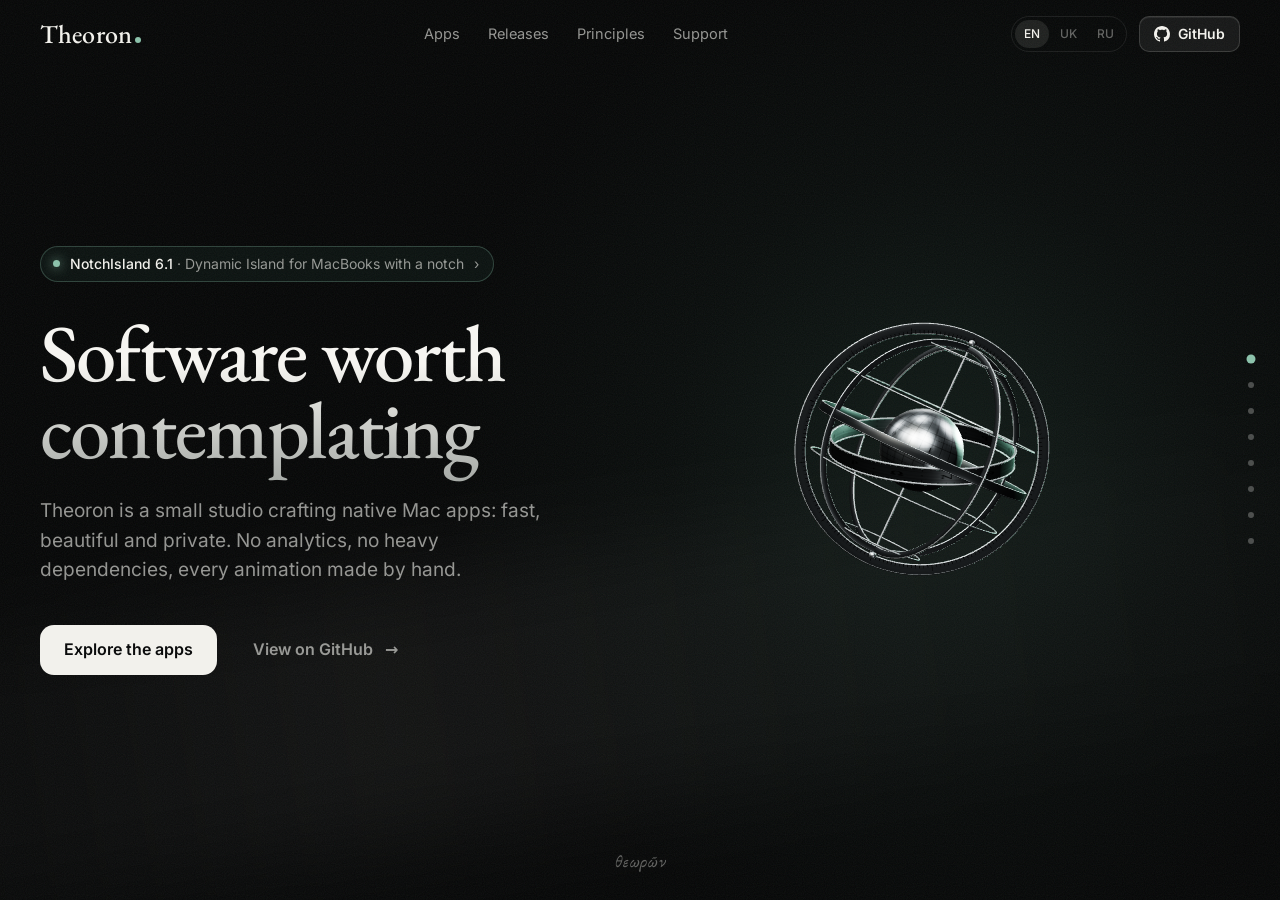
==== commit 642d3a31: "Turn the site into a presentation on large screens On windows at least 1021×680 the page no longer s" ====
--- a/index.html
+++ b/index.html
@@ -57,6 +57,7 @@
 
 <!-- ============================================================ hero -->
 <section class="hero" id="top">
+<div class="hero-pin">
   <div class="hero-stage" aria-hidden="true">
     <canvas id="sphere"></canvas>
     <img class="sphere-fallback" src="assets/img/sphere.webp" alt="" loading="lazy" hidden>
@@ -76,6 +77,7 @@
     </div>
   </div>
   <div class="hero-mark" aria-hidden="true">θεωρῶν</div>
+</div>
 </section>
 
 <!-- ============================================================ apps -->
@@ -401,6 +403,17 @@
   </div>
 </footer>
 
+<nav class="scene-dots" aria-label="Sections">
+  <button type="button" data-go="0"><span>Theoron</span></button>
+  <button type="button" data-go="1"><span data-i18n="nav.apps">Apps</span></button>
+  <button type="button" data-go="2"><span>NotchIsland</span></button>
+  <button type="button" data-go="3"><span>Outputs</span></button>
+  <button type="button" data-go="4"><span>Conversio</span></button>
+  <button type="button" data-go="5"><span data-i18n="nav.releases">Releases</span></button>
+  <button type="button" data-go="6"><span data-i18n="nav.principles">Principles</span></button>
+  <button type="button" data-go="7"><span data-i18n="nav.support">Support</span></button>
+</nav>
+
 <script type="importmap">{ "imports": { "three": "./assets/vendor/three.module.min.js" } }</script>
 <script type="module" src="assets/js/main.js"></script>
 </body>
--- a/assets/css/site.css
+++ b/assets/css/site.css
@@ -76,10 +76,11 @@
 .lang button[aria-pressed="true"] { background: rgba(242, 241, 236, .1); color: var(--ink); }
 
 /* ---------------------------------------------------------------- hero */
-.hero { position: relative; min-height: max(760px, 100svh); display: flex; align-items: center; overflow: hidden; isolation: isolate; }
-.hero::before { content: ""; position: absolute; z-index: -3; left: -20%; right: -20%; top: 60%; height: 260px; transform: rotate(-9deg); filter: blur(44px);
+.hero { position: relative; }
+.hero-pin { position: relative; min-height: max(760px, 100svh); display: flex; align-items: center; overflow: hidden; isolation: isolate; }
+.hero-pin::before { content: ""; position: absolute; z-index: -3; left: -20%; right: -20%; top: 60%; height: 260px; transform: rotate(-9deg); filter: blur(44px);
   background: linear-gradient(90deg, transparent, rgba(242, 241, 236, .05) 35%, rgba(242, 241, 236, .018) 70%, transparent); }
-.hero::after { content: ""; position: absolute; z-index: -3; width: 1000px; height: 1000px; right: -160px; top: 50%; transform: translateY(-50%);
+.hero-pin::after { content: ""; position: absolute; z-index: -3; width: 1000px; height: 1000px; right: -160px; top: 50%; transform: translateY(-50%);
   background: radial-gradient(closest-side, rgba(63, 117, 97, .17), rgba(63, 117, 97, .05) 55%, transparent); }
 .hero-stage { position: absolute; inset: 0; z-index: -1; }
 #sphere { width: 100%; height: 100%; display: block; opacity: 0; transition: opacity 1.4s var(--ease); }
@@ -351,7 +352,7 @@
 .patch .pulse.off { display: none; }
 @keyframes flow { to { stroke-dashoffset: -200; } }
 .patch-icon { position: absolute; left: 13%; top: 50%; width: 21%; margin-top: -10.5%; filter: drop-shadow(0 30px 60px rgba(0, 0, 0, .6)); }
-.patch-icon img { width: 100%; }
+.patch-icon img { width: 100%; height: auto; }
 .patch-outs { position: absolute; right: 7%; top: 12%; bottom: 12%; width: 27%; display: flex; flex-direction: column; justify-content: space-between; }
 .chip { display: flex; align-items: center; gap: 12px; padding: 0 16px; height: 17%; border-radius: 14px; background: rgba(242, 241, 236, .06); border: 1px solid var(--line-2);
   backdrop-filter: blur(10px); font-size: clamp(11px, 1.25vw, 15px); font-weight: 500; }
@@ -428,6 +429,87 @@
 .foot a:hover { color: var(--ink); }
 .foot-bottom { display: flex; flex-wrap: wrap; justify-content: space-between; gap: 16px; margin-top: 56px; padding-top: 24px; border-top: 1px solid var(--line); font-size: 13.5px; color: var(--faint); }
 
+/* ---------------------------------------------------------------- smooth scroll (Lenis, small screens with a mouse) */
+html.lenis, html.lenis body { height: auto; }
+.lenis.lenis-smooth { scroll-behavior: auto !important; }
+.lenis.lenis-stopped { overflow: clip; }
+
+/* ---------------------------------------------------------------- presentation mode
+   On large screens the page never scrolls: the site is a deck of full-screen scenes, and the
+   wheel, trackpad, keys or a swipe move to the next one. main.js adds html.cinema. */
+.scene-dots { display: none; }
+html.cinema, html.cinema body { height: 100%; overflow: hidden; }
+html.cinema .scene:focus { outline: none; }
+html.cinema .scene { position: fixed; inset: 0; z-index: var(--z, 1); margin: 0; padding: 68px 0 0; display: flex; flex-direction: column; justify-content: center;
+  visibility: hidden; pointer-events: none; transition: visibility 0s 1.05s; }
+html.cinema .scene.is-active { visibility: visible; pointer-events: auto; transition: visibility 0s; }
+html.cinema .scene > .wrap { transform: scale(var(--fit, 1)); transform-origin: 50% 50%; }
+html.cinema .glow, html.cinema .marquee { display: none; }
+html.cinema [data-reveal] { transition-duration: .9s; }
+html.cinema .scene.is-before [data-reveal]:not(.in) { transform: translateY(-48px); }
+html.cinema .scene:not(.is-active) .w > span { transition-delay: 0s; }
+
+/* Hero */
+html.cinema #top { padding: 0; }
+html.cinema .hero-pin { height: 100vh; min-height: 0; width: 100%; }
+html.cinema .hero-copy.settled > * { animation: none; transition: opacity .8s var(--ease), transform 1s var(--ease), filter .8s var(--ease); }
+html.cinema .hero-copy.settled > :nth-child(2) { transition-delay: .06s; } html.cinema .hero-copy.settled > :nth-child(3) { transition-delay: .12s; }
+html.cinema .hero-copy.settled > :nth-child(4) { transition-delay: .18s; }
+html.cinema #top:not(.is-active) .hero-copy > * { opacity: 0; transform: translateY(-70px); filter: blur(8px); }
+html.cinema .hero-stage, html.cinema .hero-mark { transition: opacity .9s var(--ease), transform 1.1s var(--ease); }
+html.cinema #top:not(.is-active) .hero-stage { opacity: 0; transform: scale(.92); }
+html.cinema #top:not(.is-active) .hero-mark { opacity: 0; }
+
+/* "Three apps" intro: the heading alone in the middle of the screen */
+html.cinema .scene.sec-head { transition: opacity .9s var(--ease), transform 1s var(--ease), visibility 0s 1.05s; }
+html.cinema .scene.sec-head.is-active { transition: opacity .9s var(--ease) .1s, transform 1s var(--ease) .1s, visibility 0s; }
+html.cinema .scene.sec-head.is-before:not(.in) { transform: translateY(-48px); }
+html.cinema .scene.sec-head { align-items: center; text-align: center; max-width: none; padding-inline: 24px; }
+html.cinema .scene.sec-head .eyebrow { justify-content: center; }
+html.cinema .scene.sec-head .eyebrow::after { content: ""; width: 26px; height: 1px; background: var(--line-2); }
+html.cinema .scene.sec-head h2 { font-size: clamp(56px, 6.4vw, 96px); max-width: 900px; }
+html.cinema .scene.sec-head .sec-lead { margin-inline: auto; }
+html.cinema #apps { padding: 0; }
+
+/* App slides: the next card slides up over the previous one, which steps back */
+html.cinema .scene-app { transform-origin: 50% 50% !important; position: fixed; inset: auto; left: 50%; top: calc(50% + 34px); width: min(1200px, calc(100vw - 132px)); padding: 0; margin: 0 !important;
+  display: grid; grid-template-columns: minmax(0, .92fr) minmax(0, 1.3fr); grid-template-rows: auto 1fr auto; grid-template-areas: "info stage" "info try" "feat feat";
+  background: linear-gradient(180deg, #111413, #0b0d0d); box-shadow: 0 40px 120px rgba(0, 0, 0, .55), inset 0 1px 0 rgba(255, 255, 255, .05);
+  opacity: 1 !important; transform: translate(-50%, -50%) translateY(108vh) scale(var(--fit, 1)) !important;
+  transition: transform 1s cubic-bezier(.7, 0, .2, 1), opacity .8s var(--ease), filter .9s var(--ease), visibility 0s 1.05s !important; }
+html.cinema .scene-app.is-active { transform: translate(-50%, -50%) scale(var(--fit, 1)) !important; transition: transform 1s cubic-bezier(.7, 0, .2, 1), opacity .8s var(--ease), filter .9s var(--ease), visibility 0s !important; }
+html.cinema .scene-app.is-before { transform: translate(-50%, -50%) translateY(-2vh) scale(calc(var(--fit, 1) * .88)) !important; opacity: 0 !important; filter: brightness(.6); }
+html.cinema .scene-app .app-body { display: contents; }
+html.cinema .scene-app .app-body > div { grid-area: info; padding: 40px 40px 28px; align-self: center; }
+html.cinema .scene-app .app-stage { grid-area: stage; border-bottom: 0; border-left: 1px solid var(--line); }
+html.cinema .scene-app .try { grid-area: try; border-left: 1px solid var(--line); border-bottom: 0; border-top: 1px solid var(--line); }
+html.cinema .scene-app .features { grid-area: feat; grid-template-columns: repeat(3, minmax(0, 1fr)); column-gap: 32px; padding: 6px 40px 26px; border-top: 1px solid var(--line); }
+html.cinema .scene-app .features li { border: 0; padding: 14px 0 0; font-size: 14.5px; }
+html.cinema .scene-app .app-desc { font-size: 16px; }
+html.cinema .scene-app .app-stage > img { transform: none; }
+html.cinema .scene-app .app-body > div > * { transition: opacity .8s var(--ease) .35s, transform .9s var(--ease) .35s; }
+html.cinema .scene-app:not(.is-active) .app-body > div > * { opacity: 0; transform: translateY(26px); transition-delay: 0s; }
+
+/* Releases, principles, support */
+html.cinema #releases .sec-head, html.cinema #principles .sec-head { margin-bottom: 36px; }
+html.cinema #releases .rel { padding: 15px 0; }
+html.cinema .principle { padding: 30px 28px 32px; }
+html.cinema #support { padding-bottom: var(--foot-h, 0px); }
+html.cinema footer.scene { top: auto; bottom: 0; height: auto; padding: 26px 0 22px; justify-content: flex-end; border-top: 1px solid var(--line); background: var(--bg); }
+html.cinema footer.scene .foot-bottom { margin-top: 22px; }
+html.cinema footer.scene { transform: translateY(100%); transition: transform .9s var(--ease), visibility 0s 1.05s; }
+html.cinema footer.scene.is-active { transform: none; transition: transform .9s var(--ease) .2s, visibility 0s; }
+
+/* Navigation dots on the right */
+html.cinema .scene-dots { position: fixed; z-index: 60; right: 26px; top: 50%; transform: translateY(-50%); display: flex; flex-direction: column; gap: 4px; }
+.scene-dots button { position: relative; display: flex; align-items: center; justify-content: flex-end; width: 26px; height: 22px; }
+.scene-dots button::after { content: ""; width: 6px; height: 6px; border-radius: 50%; background: rgba(242, 241, 236, .28); transition: background .3s, transform .4s var(--ease); }
+.scene-dots button:hover::after { background: rgba(242, 241, 236, .6); }
+.scene-dots button[aria-current="true"]::after { background: var(--green); transform: scale(1.5); }
+.scene-dots span { position: absolute; right: 22px; white-space: nowrap; padding: 4px 10px; border-radius: 8px; font-size: 12.5px; color: var(--ink); background: rgba(20, 22, 22, .9);
+  border: 1px solid var(--line); opacity: 0; transform: translateX(6px); pointer-events: none; transition: opacity .2s, transform .25s var(--ease); }
+.scene-dots button:hover span, .scene-dots button:focus-visible span { opacity: 1; transform: none; }
+
 /* ---------------------------------------------------------------- reveal on scroll */
 [data-reveal] { opacity: 0; transform: translateY(24px); transition: opacity 1s var(--ease), transform 1s var(--ease); }
 [data-reveal].in { opacity: 1; transform: none; }
@@ -445,7 +527,7 @@
 }
 
 /* ---------------------------------------------------------------- responsive */
-@media (max-width: 1020px) {
+@media (max-width: 1020.98px) {
   .nav-links { display: none; }
   .nav-end { margin-left: auto; }
   .app-body { grid-template-columns: 1fr; gap: 36px; padding: 36px 32px 40px; }
@@ -459,7 +541,7 @@
 /* Portrait screens: the sphere sits above the text (sphere.js uses the same 1.1 aspect rule). */
 @media (max-aspect-ratio: 11/10) {
   .hero-copy { padding-top: 52svh; padding-bottom: 72px; }
-  .hero::after { right: auto; left: 50%; top: 26%; transform: translate(-50%, -50%); width: 120vw; height: 120vw; }
+  .hero-pin::after { right: auto; left: 50%; top: 26%; transform: translate(-50%, -50%); width: 120vw; height: 120vw; }
   .sphere-fallback { width: min(78vw, 560px); right: 50%; top: 25%; transform: translate(50%, -50%); }
 }
 @media (max-width: 760px) {
@@ -485,3 +567,6 @@
   .marquee-track { gap: 28px; }
   .section + .marquee + .section { padding-top: 90px; }
 }
+
+/* Switching into or out of presentation mode happens with transitions off (see cinema.js). */
+html.cinema-init.cinema-init.cinema-init *, html.cinema-init.cinema-init.cinema-init *::before, html.cinema-init.cinema-init.cinema-init *::after { transition: none !important; }
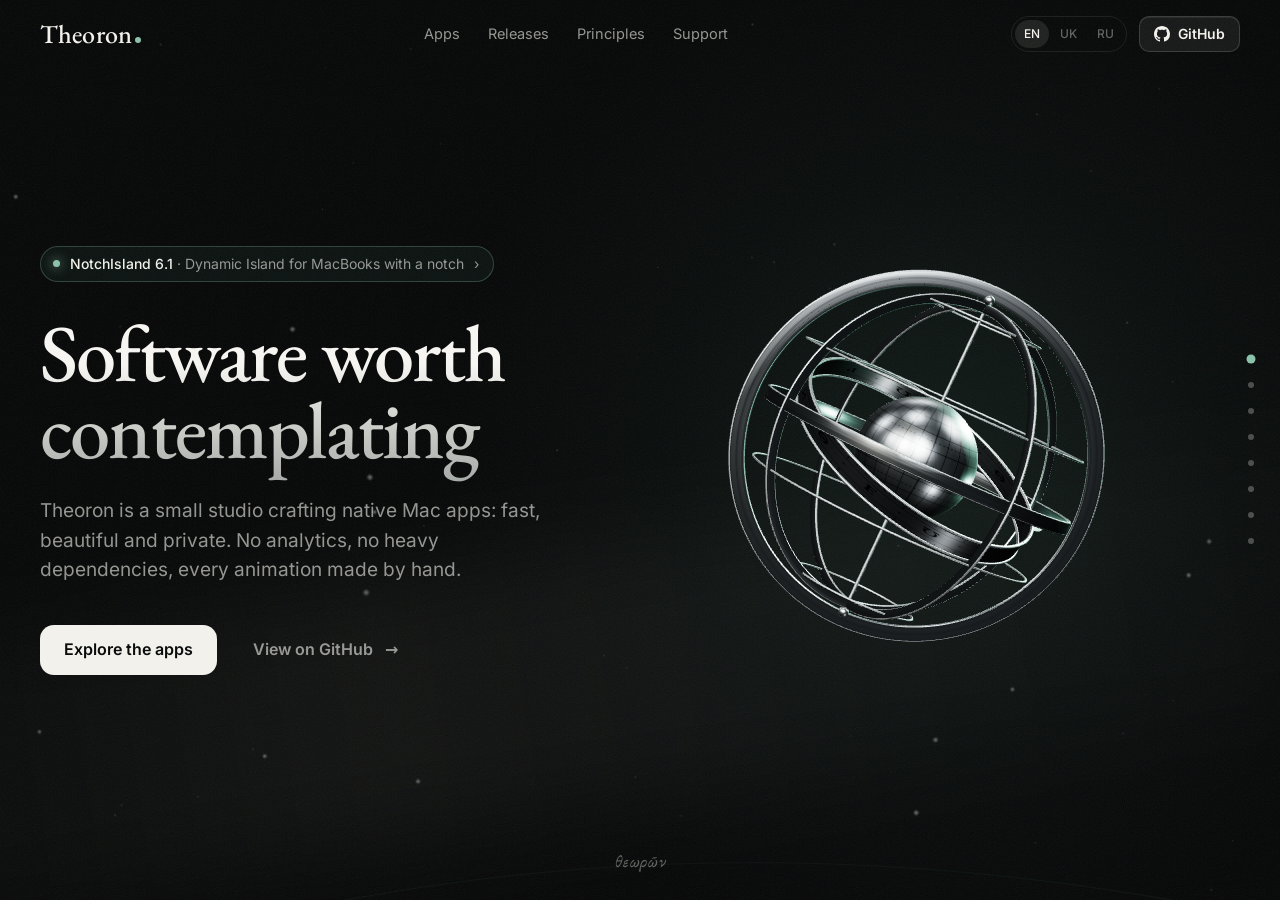
==== commit 74f8fc82: "Add the NotchIsland page A MacBook stays on stage while the scenes change: music, AI agents, notific" ====
--- a/index.html
+++ b/index.html
@@ -56,7 +56,7 @@
 <main id="main">
 
 <!-- ============================================================ hero -->
-<section class="hero" id="top">
+<section class="hero" id="top" data-scene="top">
 <div class="hero-pin">
   <div class="hero-stage" aria-hidden="true">
     <canvas id="sphere"></canvas>
@@ -85,107 +85,16 @@
   <div class="glow" data-parallax="-0.12" style="top: 6%; left: -260px" aria-hidden="true"></div>
   <div class="glow" data-parallax="0.1" style="top: 58%; right: -300px" aria-hidden="true"></div>
   <div class="wrap">
-    <header class="sec-head" data-reveal>
+    <header class="sec-head" data-reveal data-scene="apps">
       <p class="eyebrow" data-i18n="apps.eyebrow">Apps</p>
       <h2 data-split data-i18n="apps.title">Three apps, made slowly.</h2>
       <p class="sec-lead" data-i18n="apps.lead">Small, focused tools that feel like they came with your Mac. Each one does a single thing, and does it beautifully.</p>
     </header>
 
     <!-- NotchIsland -->
-    <article class="app spot" id="notchisland" data-reveal>
+    <article class="app spot" id="notchisland" data-reveal data-scene="notchisland" data-scene-app>
       <div class="app-stage">
-        <div class="notch-scene" role="group" aria-label="NotchIsland playing music in the MacBook notch" data-i18n-aria="notch.alt">
-          <div class="mac"><div class="screen">
-            <div class="menubar">
-              <b>Finder</b><span data-i18n="notch.file">File</span><span data-i18n="notch.edit">Edit</span>
-              <span class="mb-end">
-                <svg viewBox="0 0 16 16"><rect x="1.5" y="2.5" width="13" height="5" rx="2.5" fill="none" stroke="currentColor" stroke-width="1.4"/><circle cx="12" cy="5" r="1.5" fill="currentColor"/><rect x="1.5" y="9" width="13" height="5" rx="2.5" fill="none" stroke="currentColor" stroke-width="1.4"/><circle cx="4" cy="11.5" r="1.5" fill="currentColor"/></svg>
-                <span data-i18n="notch.date">Mon 27 Oct</span><span>9:41</span>
-              </span>
-            </div>
-            <div class="island" id="island" data-state="compact">
-              <button type="button" class="isl-hit" aria-label="Open NotchIsland" data-i18n-aria="isl.aria"></button>
-              <div class="v v-compact" aria-hidden="true">
-                <span class="art art-sm"><i></i></span>
-                <span class="eq eq-sm"><i></i><i></i><i></i><i></i><i></i></span>
-              </div>
-              <div class="v v-charging" aria-hidden="true">
-                <span data-i18n="isl.charging">Charging</span>
-                <span class="ok">80% <svg viewBox="0 0 28 14"><rect x=".75" y=".75" width="23" height="12.5" rx="3.5" fill="none" stroke="currentColor" stroke-width="1.5"/><rect x="3" y="3" width="15" height="8" rx="1.6" fill="currentColor"/><path d="M25.8 5v4" stroke="currentColor" stroke-width="2" stroke-linecap="round"/></svg></span>
-              </div>
-              <div class="v v-airpods" aria-hidden="true">
-                <div class="row">
-                  <svg viewBox="0 0 24 24" class="pods"><path fill="currentColor" d="M6.5 3a3.5 3.5 0 0 0-1 6.86V19a1.5 1.5 0 0 0 3 0V6.6A3.5 3.5 0 0 0 6.5 3Zm11 0a3.5 3.5 0 0 0-2 .6V19a1.5 1.5 0 0 0 3 0V9.86A3.5 3.5 0 0 0 17.5 3Z"/></svg>
-                  <span class="ok" data-i18n="isl.connected">Connected</span>
-                </div>
-                <b>AirPods Pro</b>
-              </div>
-              <div class="v v-timerdone" aria-hidden="true">
-                <svg viewBox="0 0 24 24" class="tm-ico"><circle cx="12" cy="13" r="8" fill="none" stroke="currentColor" stroke-width="2"/><path d="M12 9v4.5l3 2M9.5 2.5h5" fill="none" stroke="currentColor" stroke-width="2" stroke-linecap="round"/></svg>
-                <span data-i18n="isl.timerDone">Timer done</span>
-              </div>
-              <div class="v v-agent" aria-hidden="true">
-                <div class="row">
-                  <svg viewBox="0 0 24 24" class="spark"><path fill="currentColor" d="M12 2.5c.5 4.6 2.6 6.9 7.5 7.5-4.9.6-7 2.9-7.5 7.5-.5-4.6-2.6-6.9-7.5-7.5 4.9-.6 7-2.9 7.5-7.5Zm6.5 11c.2 1.9 1 2.8 3 3-2 .2-2.8 1.1-3 3-.2-1.9-1-2.8-3-3 2-.2 2.8-1.1 3-3Z"/></svg>
-                  <span class="agent-right">
-                    <span class="agent-time">0:00</span><i class="spin"></i>
-                    <svg viewBox="0 0 24 24" class="hand"><path fill="currentColor" d="M8.5 11V4.8a1.3 1.3 0 0 1 2.6 0V10h.4V3.6a1.3 1.3 0 0 1 2.6 0V10h.4V4.8a1.3 1.3 0 0 1 2.6 0V10.6h.3V7.4a1.3 1.3 0 0 1 2.6 0v6.8c0 4.4-2.7 7.3-6.6 7.3-2.4 0-4-.9-5.4-2.9l-3.4-5c-.5-.8-.3-1.7.4-2.1.7-.4 1.5-.2 2 .5l1.5 2.2Z"/></svg>
-                    <svg viewBox="0 0 24 24" class="check"><circle cx="12" cy="12" r="10" fill="currentColor"/><path d="m7.5 12.3 3 3 6-6.3" fill="none" stroke="#000" stroke-width="2.4" stroke-linecap="round" stroke-linejoin="round"/></svg>
-                  </span>
-                </div>
-                <div class="agent-line"><b>NotchIsland</b> · <span class="ph ph-work" data-i18n="isl.editing">Editing SettingsView.swift</span><span class="ph ph-ask" data-i18n="isl.ask">Needs permission</span><span class="ph ph-done" data-i18n="isl.done">Done</span></div>
-              </div>
-              <div class="v v-expanded">
-                <div class="pages"><div class="pages-track">
-                  <section class="pg pg-player">
-                    <div class="np">
-                      <div class="art"><i></i></div>
-                      <div class="meta"><b class="t-title">Golden Hour Drive</b><span class="t-artist">Neon Coast</span></div>
-                      <button type="button" class="star" data-act="star" aria-pressed="false" aria-label="Favourite" data-i18n-aria="isl.star"><svg viewBox="0 0 24 24"><path fill="currentColor" d="m12 3 2.7 5.6 6.1.8-4.5 4.2 1.1 6.1L12 16.8l-5.4 2.9 1.1-6.1-4.5-4.2 6.1-.8z"/></svg></button>
-                      <div class="eq"><i></i><i></i><i></i><i></i><i></i><i></i><i></i></div>
-                    </div>
-                    <div class="prog"><span class="t-el">1:24</span><div class="track" data-seek><i></i></div><span class="t-rem">-2:09</span></div>
-                    <div class="ctrls">
-                      <button type="button" class="dim" data-act="shuffle" aria-pressed="false" aria-label="Shuffle" data-i18n-aria="isl.shuffle"><svg viewBox="0 0 24 24"><path fill="none" stroke="currentColor" stroke-width="1.8" stroke-linecap="round" stroke-linejoin="round" d="M3 7h3.5c4 0 6 10 10 10H21M3 17h3.5c1.6 0 2.8-1.6 3.9-3.6M13.6 9.6C14.7 8 15.6 7 17 7h4M18.5 4.5 21 7l-2.5 2.5M18.5 14.5 21 17l-2.5 2.5"/></svg></button>
-                      <button type="button" data-act="prev" aria-label="Previous" data-i18n-aria="isl.prev"><svg viewBox="0 0 24 24"><path fill="currentColor" d="M11.5 6.5v11L4 12zM20 6.5v11L12.5 12z"/></svg></button>
-                      <button type="button" class="big" data-act="play" aria-label="Play or pause" data-i18n-aria="isl.play"><svg viewBox="0 0 24 24" class="i-pause"><rect x="6.5" y="5" width="3.8" height="14" rx="1" fill="currentColor"/><rect x="13.7" y="5" width="3.8" height="14" rx="1" fill="currentColor"/></svg><svg viewBox="0 0 24 24" class="i-play"><path fill="currentColor" d="M7 4.8v14.4c0 .8.9 1.3 1.6.8l10.6-7.2a1 1 0 0 0 0-1.6L8.6 4c-.7-.5-1.6 0-1.6.8Z"/></svg></button>
-                      <button type="button" data-act="next" aria-label="Next" data-i18n-aria="isl.next"><svg viewBox="0 0 24 24"><path fill="currentColor" d="M4 6.5v11l7.5-5.5zM12.5 6.5v11L20 12z"/></svg></button>
-                      <button type="button" class="dim" data-act="repeat" aria-pressed="false" aria-label="Repeat" data-i18n-aria="isl.repeat"><svg viewBox="0 0 24 24"><path fill="none" stroke="currentColor" stroke-width="1.8" stroke-linecap="round" stroke-linejoin="round" d="M4 12V10a3 3 0 0 1 3-3h12M16 4l3 3-3 3M20 12v2a3 3 0 0 1-3 3H5M8 20l-3-3 3-3"/></svg></button>
-                    </div>
-                    <div class="vol"><svg viewBox="0 0 24 24"><path fill="currentColor" d="M4 9.5h3.5L12 5.5v13l-4.5-4H4z"/></svg><div class="track" data-vol><i></i></div></div>
-                  </section>
-                  <section class="pg pg-stats">
-                    <div class="rings">
-                      <div class="ring" data-stat="cpu" style="--c: #30d158"><svg viewBox="0 0 36 36"><circle class="rb" cx="18" cy="18" r="15"/><circle class="rv" cx="18" cy="18" r="15" pathLength="100"/></svg><b class="rn">9%</b><span>CPU</span><small class="rs">53 °C</small></div>
-                      <div class="ring" data-stat="mem" style="--c: #ffd60a"><svg viewBox="0 0 36 36"><circle class="rb" cx="18" cy="18" r="15"/><circle class="rv" cx="18" cy="18" r="15" pathLength="100"/></svg><b class="rn">71%</b><span><span data-i18n="isl.memory">Memory</span></span><small class="rs">16.9 / 24 GB</small></div>
-                      <div class="ring" data-stat="gpu" style="--c: #30d158"><svg viewBox="0 0 36 36"><circle class="rb" cx="18" cy="18" r="15"/><circle class="rv" cx="18" cy="18" r="15" pathLength="100"/></svg><b class="rn">0%</b><span>GPU</span><small class="rs">47 °C</small></div>
-                      <div class="ring" data-stat="disk" style="--c: #30d158"><svg viewBox="0 0 36 36"><circle class="rb" cx="18" cy="18" r="15"/><circle class="rv" cx="18" cy="18" r="15" pathLength="100"/></svg><b class="rn">34%</b><span><span data-i18n="isl.disk">Disk</span></span><small class="rs">614 GB</small></div>
-                      <div class="ring" data-stat="fans" style="--c: #30d158"><svg viewBox="0 0 36 36"><circle class="rb" cx="18" cy="18" r="15"/><circle class="rv" cx="18" cy="18" r="15" pathLength="100"/></svg><b class="rn">1.5k</b><span><span data-i18n="isl.fans">Fans</span></span><small class="rs">1458 rpm</small></div>
-                    </div>
-                    <div class="stat-row"><span class="net">↓ <span class="rnet">3 KB/s</span></span><span class="rw">26 W</span><span>225 / 405 <span data-i18n="isl.nits">nits</span></span><span class="cool" data-i18n="isl.normal">Normal</span></div>
-                  </section>
-                  <section class="pg pg-agents">
-                    <div class="ag-head"><svg viewBox="0 0 24 24" class="spark"><path fill="currentColor" d="M12 2.5c.5 4.6 2.6 6.9 7.5 7.5-4.9.6-7 2.9-7.5 7.5-.5-4.6-2.6-6.9-7.5-7.5 4.9-.6 7-2.9 7.5-7.5Zm6.5 11c.2 1.9 1 2.8 3 3-2 .2-2.8 1.1-3 3-.2-1.9-1-2.8-3-3 2-.2 2.8-1.1 3-3Z"/></svg><b data-i18n="isl.agents">AI agents</b></div>
-                    <div class="ag"><svg viewBox="0 0 24 24" class="spark"><path fill="currentColor" d="M12 2.5c.5 4.6 2.6 6.9 7.5 7.5-4.9.6-7 2.9-7.5 7.5-.5-4.6-2.6-6.9-7.5-7.5 4.9-.6 7-2.9 7.5-7.5Zm6.5 11c.2 1.9 1 2.8 3 3-2 .2-2.8 1.1-3 3-.2-1.9-1-2.8-3-3 2-.2 2.8-1.1 3-3Z"/></svg><div><b>NotchIsland</b> <span>· Claude Code</span><small><span data-i18n="isl.editing">Editing SettingsView.swift</span> · 2:16</small></div><span class="open-pill" data-i18n="isl.open">Open</span><i class="spin"></i></div>
-                    <div class="ag"><svg viewBox="0 0 24 24" class="spark"><path fill="currentColor" d="M12 2.5c.5 4.6 2.6 6.9 7.5 7.5-4.9.6-7 2.9-7.5 7.5-.5-4.6-2.6-6.9-7.5-7.5 4.9-.6 7-2.9 7.5-7.5Zm6.5 11c.2 1.9 1 2.8 3 3-2 .2-2.8 1.1-3 3-.2-1.9-1-2.8-3-3 2-.2 2.8-1.1 3-3Z"/></svg><div><b>promo-site</b> <span>· Claude Code</span><small><span data-i18n="isl.tests">Run test suite</span> · 2:16</small></div><span class="open-pill" data-i18n="isl.open">Open</span><i class="spin"></i></div>
-                    <div class="ag"><svg viewBox="0 0 24 24" class="spark"><path fill="currentColor" d="M12 2.5c.5 4.6 2.6 6.9 7.5 7.5-4.9.6-7 2.9-7.5 7.5-.5-4.6-2.6-6.9-7.5-7.5 4.9-.6 7-2.9 7.5-7.5Zm6.5 11c.2 1.9 1 2.8 3 3-2 .2-2.8 1.1-3 3-.2-1.9-1-2.8-3-3 2-.2 2.8-1.1 3-3Z"/></svg><div><b>api</b> <span>· Claude Code</span><small class="ok" data-i18n="isl.doneAgo">Done · 2 sec ago</small></div><span class="open-pill" data-i18n="isl.open">Open</span><svg viewBox="0 0 24 24" class="check"><circle cx="12" cy="12" r="10" fill="currentColor"/><path d="m7.5 12.3 3 3 6-6.3" fill="none" stroke="#000" stroke-width="2.4" stroke-linecap="round" stroke-linejoin="round"/></svg></div>
-                    <div class="lim"><span data-i18n="isl.h5">5 hours</span><div class="bar"><i style="width: 43%"></i></div><span data-i18n="isl.r1">43% · resets in 2 h 16 min</span></div>
-                    <div class="lim"><span data-i18n="isl.week">Week</span><div class="bar"><i style="width: 61%"></i></div><span data-i18n="isl.r2">61% · resets Sat 09:48</span></div>
-                  </section>
-                </div></div>
-                <div class="dots">
-                  <button type="button" data-page="0" aria-current="true" aria-label="Player" data-i18n-aria="isl.p1"></button>
-                  <button type="button" data-page="1" aria-label="Stats" data-i18n-aria="isl.p2"></button>
-                  <button type="button" data-page="2" aria-label="AI agents" data-i18n-aria="isl.agents"></button>
-                </div>
-              </div>
-            </div>
-            <div class="timer-bubble" aria-hidden="true"><svg viewBox="0 0 36 36"><circle class="tb-bg" cx="18" cy="18" r="12"/><circle class="tb-ring" cx="18" cy="18" r="12" pathLength="100"/></svg></div>
-            <div class="dock">
-              <img src="assets/img/notchisland-icon.png" alt=""><img src="assets/img/outputs-icon.png" alt=""><img src="assets/img/conversio-icon.png" alt="">
-            </div>
-          </div></div>
-        </div>
+        <div class="notch-scene" role="group" aria-label="NotchIsland playing music in the MacBook notch" data-i18n-aria="notch.alt" data-notch-scene></div>
       </div>
       <div class="try" role="group" aria-label="Try NotchIsland" data-i18n-aria="try.aria">
         <span class="try-label" data-i18n="try.label">Click the island or try:</span>
@@ -207,6 +116,7 @@
               <svg viewBox="0 0 16 16" aria-hidden="true"><path fill="none" stroke="currentColor" stroke-width="1.7" stroke-linecap="round" stroke-linejoin="round" d="M8 2v8.5M4 7l4 4 4-4M2.5 14h11"/></svg>
               <span data-i18n="app.download">Download</span>
             </a>
+            <a class="btn btn-glass" href="/notchisland/"><span data-i18n="app.website">Website</span>&nbsp;↗</a>
             <a class="btn btn-ghost" href="https://github.com/theoron-apps/NotchIsland">GitHub&nbsp;→</a>
           </div>
           <p class="app-meta"><span data-version="NotchIsland">v6.1</span><span>macOS 15+</span><span data-i18n="app.languages3">English, Ukrainian, Russian</span></p>
@@ -222,7 +132,7 @@
     </article>
 
     <!-- Outputs -->
-    <article class="app spot" id="outputs" data-reveal>
+    <article class="app spot" id="outputs" data-reveal data-scene="outputs" data-scene-app>
       <div class="app-stage">
         <div class="patch" aria-hidden="true">
           <svg viewBox="0 0 2400 1120" preserveAspectRatio="none">
@@ -271,7 +181,7 @@
     </article>
 
     <!-- Conversio -->
-    <article class="app spot" id="conversio" data-reveal>
+    <article class="app spot" id="conversio" data-reveal data-scene="conversio" data-scene-app>
       <div class="app-stage">
         <img data-img-lang="assets/img/conversio-{lang}.webp" src="assets/img/conversio-en.webp" width="2400" height="1120" loading="lazy" decoding="async" alt="The Conversio game library on a Mac" data-i18n-alt="conversio.alt">
       </div>
@@ -305,7 +215,7 @@
 </section>
 
 <!-- ============================================================ releases -->
-<section class="section" id="releases">
+<section class="section" id="releases" data-scene="releases">
   <div class="wrap">
     <header class="sec-head" data-reveal>
       <p class="eyebrow" data-i18n="rel.eyebrow">Releases</p>
@@ -320,7 +230,7 @@
 <div class="marquee" aria-hidden="true"><div class="marquee-track" data-marquee><span class="">NotchIsland</span><i>✦</i><span class="o">θεωρῶν</span><i>✦</i><span class="">Outputs</span><i>✦</i><span class="o">Conversio</span><i>✦</i><span class="">NotchIsland</span><i>✦</i><span class="o">θεωρῶν</span><i>✦</i><span class="">Outputs</span><i>✦</i><span class="o">Conversio</span><i>✦</i><span class="">NotchIsland</span><i>✦</i><span class="o">θεωρῶν</span><i>✦</i><span class="">Outputs</span><i>✦</i><span class="o">Conversio</span><i>✦</i><span class="">NotchIsland</span><i>✦</i><span class="o">θεωρῶν</span><i>✦</i><span class="">Outputs</span><i>✦</i><span class="o">Conversio</span><i>✦</i></div></div>
 
 <!-- ============================================================ principles -->
-<section class="section" id="principles">
+<section class="section" id="principles" data-scene="principles">
   <div class="glow" data-parallax="-0.1" style="top: 10%; right: -280px" aria-hidden="true"></div>
   <div class="wrap">
     <header class="sec-head" data-reveal>
@@ -348,7 +258,7 @@
 </section>
 
 <!-- ============================================================ support -->
-<section class="section" id="support">
+<section class="section" id="support" data-scene="support">
   <div class="wrap">
     <div class="support-card spot" data-reveal>
       <div>
@@ -372,7 +282,7 @@
 </main>
 
 <!-- ============================================================ footer -->
-<footer>
+<footer data-scene="support">
   <div class="wrap">
     <div class="foot">
       <div>
@@ -382,7 +292,7 @@
       <div>
         <h4 data-i18n="nav.apps">Apps</h4>
         <ul>
-          <li><a href="#notchisland">NotchIsland</a></li>
+          <li><a href="/notchisland/">NotchIsland</a></li>
           <li><a href="#outputs">Outputs</a></li>
           <li><a href="/Conversio/">Conversio</a></li>
         </ul>
--- a/assets/css/site.css
+++ b/assets/css/site.css
@@ -60,7 +60,7 @@
 .btn-sm { height: 36px; padding: 0 14px; font-size: 14px; border-radius: 10px; }
 
 /* ---------------------------------------------------------------- nav */
-.nav { position: fixed; inset: 0 0 auto; z-index: 50; transition: background .3s, border-color .3s, backdrop-filter .3s; border-bottom: 1px solid transparent; }
+.nav { position: fixed; inset: 0 0 auto; z-index: 200; /* above every scene (scenes use 30-60) */ transition: background .3s, border-color .3s, backdrop-filter .3s; border-bottom: 1px solid transparent; }
 .nav.scrolled { background: rgba(5, 6, 6, .72); backdrop-filter: saturate(140%) blur(18px); -webkit-backdrop-filter: saturate(140%) blur(18px); border-color: var(--line); }
 .progress { position: absolute; left: 0; right: 0; top: 0; height: 2px; background: linear-gradient(90deg, var(--green-deep), var(--green)); transform-origin: 0 50%; transform: scaleX(0); }
 .nav-in { display: flex; align-items: center; gap: 32px; height: 68px; }
@@ -78,6 +78,9 @@
 /* ---------------------------------------------------------------- hero */
 .hero { position: relative; }
 .hero-pin { position: relative; min-height: max(760px, 100svh); display: flex; align-items: center; overflow: hidden; isolation: isolate; }
+.hero-copy { translate: calc(var(--px, 0) * -22px) calc(var(--py, 0) * -14px); }
+.hero-pin::after { translate: calc(var(--px, 0) * 46px) calc(var(--py, 0) * 34px); }
+.hero-pin::before { translate: calc(var(--px, 0) * 70px) calc(var(--py, 0) * 20px); }
 .hero-pin::before { content: ""; position: absolute; z-index: -3; left: -20%; right: -20%; top: 60%; height: 260px; transform: rotate(-9deg); filter: blur(44px);
   background: linear-gradient(90deg, transparent, rgba(242, 241, 236, .05) 35%, rgba(242, 241, 236, .018) 70%, transparent); }
 .hero-pin::after { content: ""; position: absolute; z-index: -3; width: 1000px; height: 1000px; right: -160px; top: 50%; transform: translateY(-50%);
@@ -238,11 +241,17 @@
 .notch-scene .tb-bg, .notch-scene .tb-ring { fill: none; stroke-width: 4; }
 .notch-scene .tb-bg { stroke: rgba(255, 159, 10, .25); }
 .notch-scene .tb-ring { stroke: #ff9f0a; stroke-linecap: round; stroke-dasharray: 100 100; transition: stroke-dasharray 1s linear; }
+.notch-scene .cam-bubble { position: absolute; z-index: 2; top: 0; right: calc(50% + 10.2cqw); width: 4.4cqw; height: 3.4cqw; display: flex; align-items: center; justify-content: center; gap: .7cqw;
+  border-radius: 0 0 1.4cqw 1.4cqw; background: #000; opacity: 0; transform: translateX(3cqw) scale(.4); transition: opacity .3s, transform .55s var(--spring); pointer-events: none; }
+.notch-scene .screen[data-cam="on"][data-island="compact"] .cam-bubble { opacity: 1; transform: none; }
+.notch-scene .cam-bubble i { width: .8cqw; height: .8cqw; border-radius: 50%; background: #30d158; box-shadow: 0 0 .8cqw #30d158; }
+.notch-scene .cam-bubble .mic { background: #ff9f0a; box-shadow: 0 0 .8cqw #ff9f0a; }
 
 /* Expanded: three pages side by side */
 .notch-scene .pages { position: absolute; left: 2.6cqw; right: 2.6cqw; top: 4.2cqw; bottom: 2.7cqw; overflow: hidden; touch-action: pan-y; }
-.notch-scene .pages-track { display: flex; height: 100%; transform: translateX(calc(var(--page, 0) * -100%)); transition: transform .55s var(--ease); }
-.notch-scene .pg { flex: 0 0 100%; min-width: 0; }
+/* pages sit 4cqw apart, so the next page never shows at the edge when the island is scaled */
+.notch-scene .pages-track { display: flex; height: 100%; transform: translateX(calc(var(--page, 0) * (-100% - 4cqw))); transition: transform .55s var(--ease); }
+.notch-scene .pg { flex: 0 0 100%; min-width: 0; margin-right: 4cqw; }
 .notch-scene .dots { position: absolute; left: 0; right: 0; bottom: 1.1cqw; display: flex; justify-content: center; gap: .45cqw; }
 .notch-scene .dots button { position: relative; width: .5cqw; height: .5cqw; border-radius: 1cqw; background: rgba(255, 255, 255, .35); transition: width .35s var(--spring), background .25s; }
 .notch-scene .dots button::after { content: ""; position: absolute; inset: -.7cqw -.4cqw; }
@@ -443,27 +452,34 @@
 html.cinema .scene { position: fixed; inset: 0; z-index: var(--z, 1); margin: 0; padding: 68px 0 0; display: flex; flex-direction: column; justify-content: center;
   visibility: hidden; pointer-events: none; transition: visibility 0s 1.05s; }
 html.cinema .scene.is-active { visibility: visible; pointer-events: auto; transition: visibility 0s; }
-html.cinema .scene > .wrap { transform: scale(var(--fit, 1)); transform-origin: 50% 50%; }
+html.cinema .scene > .wrap { transform: scale(calc(var(--fit, 1) * var(--depth, 1))); transform-origin: 50% 50%;
+  transition: transform 1.05s cubic-bezier(.7, 0, .2, 1), opacity .8s var(--ease), filter .9s var(--ease); }
+/* Depth: a scene we have passed flies past the viewer, a scene ahead waits small and blurred in the distance. */
+html.cinema .scene.is-before > .wrap { --depth: 1.22; opacity: 0; filter: blur(10px); }
+html.cinema .scene.is-after > .wrap { --depth: .8; opacity: 0; filter: blur(8px); }
 html.cinema .glow, html.cinema .marquee { display: none; }
 html.cinema [data-reveal] { transition-duration: .9s; }
-html.cinema .scene.is-before [data-reveal]:not(.in) { transform: translateY(-48px); }
+html.cinema .scene.is-before [data-reveal]:not(.in) { transform: translateY(-24px); }
 html.cinema .scene:not(.is-active) .w > span { transition-delay: 0s; }
 
 /* Hero */
 html.cinema #top { padding: 0; }
 html.cinema .hero-pin { height: 100vh; min-height: 0; width: 100%; }
 html.cinema .hero-copy.settled > * { animation: none; transition: opacity .8s var(--ease), transform 1s var(--ease), filter .8s var(--ease); }
+html.cinema .hero-copy { transform-origin: 30% 50%; transition: transform 1.05s cubic-bezier(.7, 0, .2, 1); }
+html.cinema #top.is-before .hero-copy { transform: scale(1.2); }
 html.cinema .hero-copy.settled > :nth-child(2) { transition-delay: .06s; } html.cinema .hero-copy.settled > :nth-child(3) { transition-delay: .12s; }
 html.cinema .hero-copy.settled > :nth-child(4) { transition-delay: .18s; }
-html.cinema #top:not(.is-active) .hero-copy > * { opacity: 0; transform: translateY(-70px); filter: blur(8px); }
-html.cinema .hero-stage, html.cinema .hero-mark { transition: opacity .9s var(--ease), transform 1.1s var(--ease); }
-html.cinema #top:not(.is-active) .hero-stage { opacity: 0; transform: scale(.92); }
+html.cinema #top:not(.is-active) .hero-copy > * { opacity: 0; filter: blur(10px); }
+html.cinema .hero-stage, html.cinema .hero-mark { transition: opacity .9s var(--ease), transform 1.1s cubic-bezier(.7, 0, .2, 1), filter .9s var(--ease); }
+html.cinema #top:not(.is-active) .hero-stage { opacity: 0; transform: scale(1.45); filter: blur(8px); }
 html.cinema #top:not(.is-active) .hero-mark { opacity: 0; }
 
 /* "Three apps" intro: the heading alone in the middle of the screen */
-html.cinema .scene.sec-head { transition: opacity .9s var(--ease), transform 1s var(--ease), visibility 0s 1.05s; }
-html.cinema .scene.sec-head.is-active { transition: opacity .9s var(--ease) .1s, transform 1s var(--ease) .1s, visibility 0s; }
-html.cinema .scene.sec-head.is-before:not(.in) { transform: translateY(-48px); }
+html.cinema .scene.sec-head { transition: opacity .9s var(--ease), transform 1.05s cubic-bezier(.7, 0, .2, 1), filter .9s var(--ease), visibility 0s 1.05s; }
+html.cinema .scene.sec-head.is-active { transition: opacity .9s var(--ease) .1s, transform 1.05s cubic-bezier(.7, 0, .2, 1), filter .9s var(--ease) .1s, visibility 0s; }
+html.cinema .scene.sec-head.is-before:not(.in) { transform: scale(1.25); filter: blur(10px); }
+html.cinema .scene.sec-head.is-after:not(.in) { transform: scale(.8); filter: blur(8px); }
 html.cinema .scene.sec-head { align-items: center; text-align: center; max-width: none; padding-inline: 24px; }
 html.cinema .scene.sec-head .eyebrow { justify-content: center; }
 html.cinema .scene.sec-head .eyebrow::after { content: ""; width: 26px; height: 1px; background: var(--line-2); }
@@ -474,11 +490,25 @@
 /* App slides: the next card slides up over the previous one, which steps back */
 html.cinema .scene-app { transform-origin: 50% 50% !important; position: fixed; inset: auto; left: 50%; top: calc(50% + 34px); width: min(1200px, calc(100vw - 132px)); padding: 0; margin: 0 !important;
   display: grid; grid-template-columns: minmax(0, .92fr) minmax(0, 1.3fr); grid-template-rows: auto 1fr auto; grid-template-areas: "info stage" "info try" "feat feat";
-  background: linear-gradient(180deg, #111413, #0b0d0d); box-shadow: 0 40px 120px rgba(0, 0, 0, .55), inset 0 1px 0 rgba(255, 255, 255, .05);
-  opacity: 1 !important; transform: translate(-50%, -50%) translateY(108vh) scale(var(--fit, 1)) !important;
-  transition: transform 1s cubic-bezier(.7, 0, .2, 1), opacity .8s var(--ease), filter .9s var(--ease), visibility 0s 1.05s !important; }
-html.cinema .scene-app.is-active { transform: translate(-50%, -50%) scale(var(--fit, 1)) !important; transition: transform 1s cubic-bezier(.7, 0, .2, 1), opacity .8s var(--ease), filter .9s var(--ease), visibility 0s !important; }
-html.cinema .scene-app.is-before { transform: translate(-50%, -50%) translateY(-2vh) scale(calc(var(--fit, 1) * .88)) !important; opacity: 0 !important; filter: brightness(.6); }
+  background: linear-gradient(180deg, #111413, #0b0d0d); box-shadow: 0 50px 140px rgba(0, 0, 0, .6), 0 0 0 1px rgba(255, 255, 255, .02), inset 0 1px 0 rgba(255, 255, 255, .06);
+  /* ahead: far away, small, blurred and dark */
+  opacity: 0 !important; filter: blur(6px) brightness(.55);
+  transform: translate(-50%, -50%) translateY(-7%) scale(calc(var(--fit, 1) * .76)) !important;
+  transition: transform 1.05s cubic-bezier(.7, 0, .2, 1), opacity .85s var(--ease), filter .9s var(--ease), visibility 0s 1.05s !important; }
+/* the next card already shows in the distance behind the current scene */
+html.cinema .scene-app.is-next { opacity: .3 !important; visibility: visible; transition: transform 1.05s cubic-bezier(.7, 0, .2, 1), opacity .85s var(--ease), filter .9s var(--ease), visibility 0s !important; }
+html.cinema .scene-app.is-active { opacity: 1 !important; filter: none;
+  transform: translate(-50%, -50%) scale(var(--fit, 1)) perspective(1600px) rotateX(var(--rx, 0deg)) rotateY(var(--ry, 0deg)) !important;
+  transition: transform 1.05s cubic-bezier(.7, 0, .2, 1), opacity .85s var(--ease), filter .9s var(--ease), visibility 0s !important; }
+/* once in place, the card follows the pointer quickly */
+html.cinema .scene-app.is-active.tilting { transition: transform .35s cubic-bezier(.2, .7, .1, 1), opacity .85s var(--ease), filter .9s var(--ease), visibility 0s !important; }
+/* passed: flies past the viewer */
+html.cinema .scene-app.is-before { opacity: 0 !important; filter: blur(10px) brightness(1.1);
+  transform: translate(-50%, -50%) scale(calc(var(--fit, 1) * 1.28)) !important; }
+/* a soft sheen that moves with the tilt, and a screen that sits inside the card */
+html.cinema .scene-app::after { content: ""; position: absolute; inset: 0; z-index: 7; border-radius: inherit; pointer-events: none;
+  background: linear-gradient(calc(120deg + var(--ry, 0deg) * 6), rgba(255, 255, 255, .07), rgba(255, 255, 255, 0) 38%); opacity: calc(.4 + var(--tilt, 0) * .6); }
+.app-stage::after { content: ""; position: absolute; inset: 0; z-index: 6; pointer-events: none; box-shadow: inset 0 0 0 1px rgba(255, 255, 255, .04), inset 0 22px 44px -18px rgba(0, 0, 0, .7), inset 0 -18px 40px -24px rgba(0, 0, 0, .6); }
 html.cinema .scene-app .app-body { display: contents; }
 html.cinema .scene-app .app-body > div { grid-area: info; padding: 40px 40px 28px; align-self: center; }
 html.cinema .scene-app .app-stage { grid-area: stage; border-bottom: 0; border-left: 1px solid var(--line); }
@@ -501,7 +531,7 @@
 html.cinema footer.scene.is-active { transform: none; transition: transform .9s var(--ease) .2s, visibility 0s; }
 
 /* Navigation dots on the right */
-html.cinema .scene-dots { position: fixed; z-index: 60; right: 26px; top: 50%; transform: translateY(-50%); display: flex; flex-direction: column; gap: 4px; }
+html.cinema .scene-dots { position: fixed; z-index: 200; right: 26px; top: 50%; transform: translateY(-50%); display: flex; flex-direction: column; gap: 4px; }
 .scene-dots button { position: relative; display: flex; align-items: center; justify-content: flex-end; width: 26px; height: 22px; }
 .scene-dots button::after { content: ""; width: 6px; height: 6px; border-radius: 50%; background: rgba(242, 241, 236, .28); transition: background .3s, transform .4s var(--ease); }
 .scene-dots button:hover::after { background: rgba(242, 241, 236, .6); }
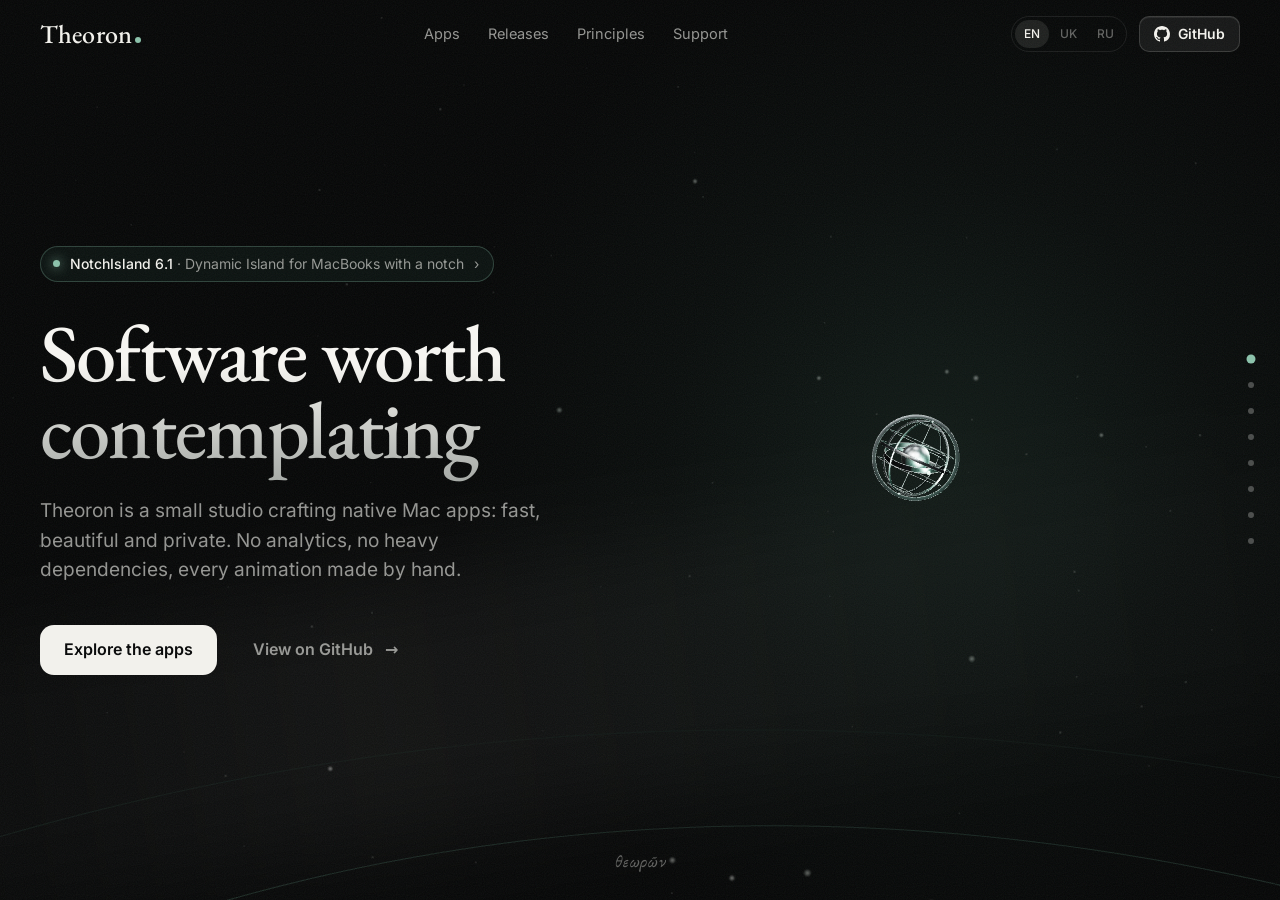
==== commit 128db4f9: "Refresh the link preview with the current sphere The old preview showed the first version of the sph" ====
--- a/index.html
+++ b/index.html
@@ -12,7 +12,7 @@
 <meta property="og:title" content="Theoron — software worth contemplating">
 <meta property="og:description" content="A small studio crafting native Mac apps: fast, beautiful and private.">
 <meta property="og:url" content="https://theoron-apps.github.io/">
-<meta property="og:image" content="https://theoron-apps.github.io/assets/img/og.jpg">
+<meta property="og:image" content="https://theoron-apps.github.io/assets/img/og-theoron.jpg">
 <meta property="og:image:width" content="1200">
 <meta property="og:image:height" content="630">
 <meta name="twitter:card" content="summary_large_image">
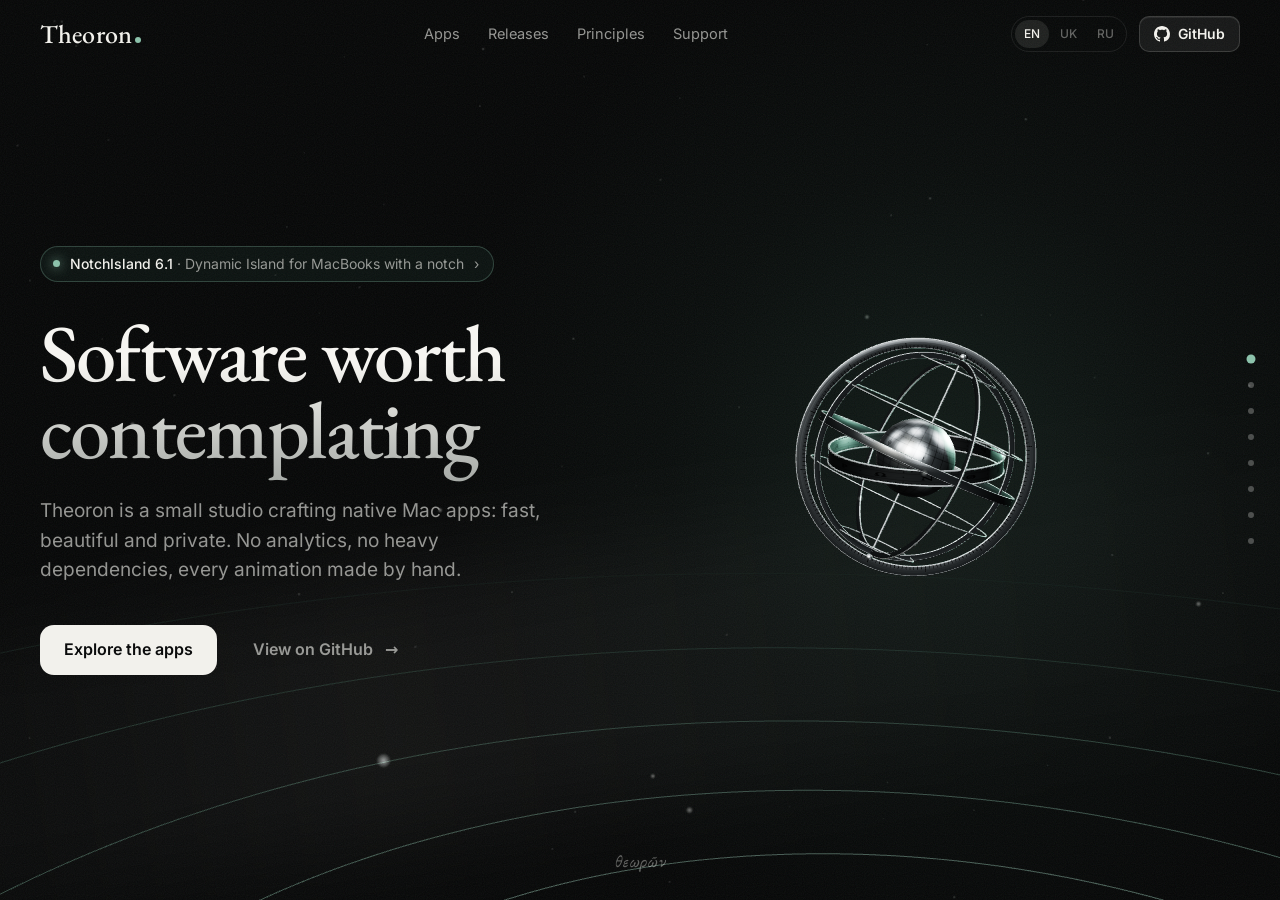
==== commit b8436f61: "Make browsers fetch the avatar tab icon again Safari kept the very first θ icon from its cache. New " ====
--- a/index.html
+++ b/index.html
@@ -16,11 +16,12 @@
 <meta property="og:image:width" content="1200">
 <meta property="og:image:height" content="630">
 <meta name="twitter:card" content="summary_large_image">
-<link rel="icon" href="favicon.ico" sizes="48x48">
-<link rel="icon" href="favicon-32.png" type="image/png" sizes="32x32">
-<link rel="icon" href="favicon-16.png" type="image/png" sizes="16x16">
+<link rel="icon" href="favicon.ico?v=2" sizes="48x48">
+<link rel="icon" href="favicon-32.png?v=2" type="image/png" sizes="32x32">
+<link rel="icon" href="favicon-16.png?v=2" type="image/png" sizes="16x16">
+<link rel="icon" href="assets/img/icon-192.png?v=2" type="image/png" sizes="192x192">
 <link rel="manifest" href="site.webmanifest">
-<link rel="apple-touch-icon" href="assets/img/apple-touch-icon.png">
+<link rel="apple-touch-icon" href="assets/img/apple-touch-icon.png?v=2">
 <link rel="preload" href="assets/fonts/eb-garamond-latin-500-normal.woff2" as="font" type="font/woff2" crossorigin>
 <link rel="preload" href="assets/fonts/inter-latin-400-normal.woff2" as="font" type="font/woff2" crossorigin>
 <link rel="stylesheet" href="assets/css/site.css">
